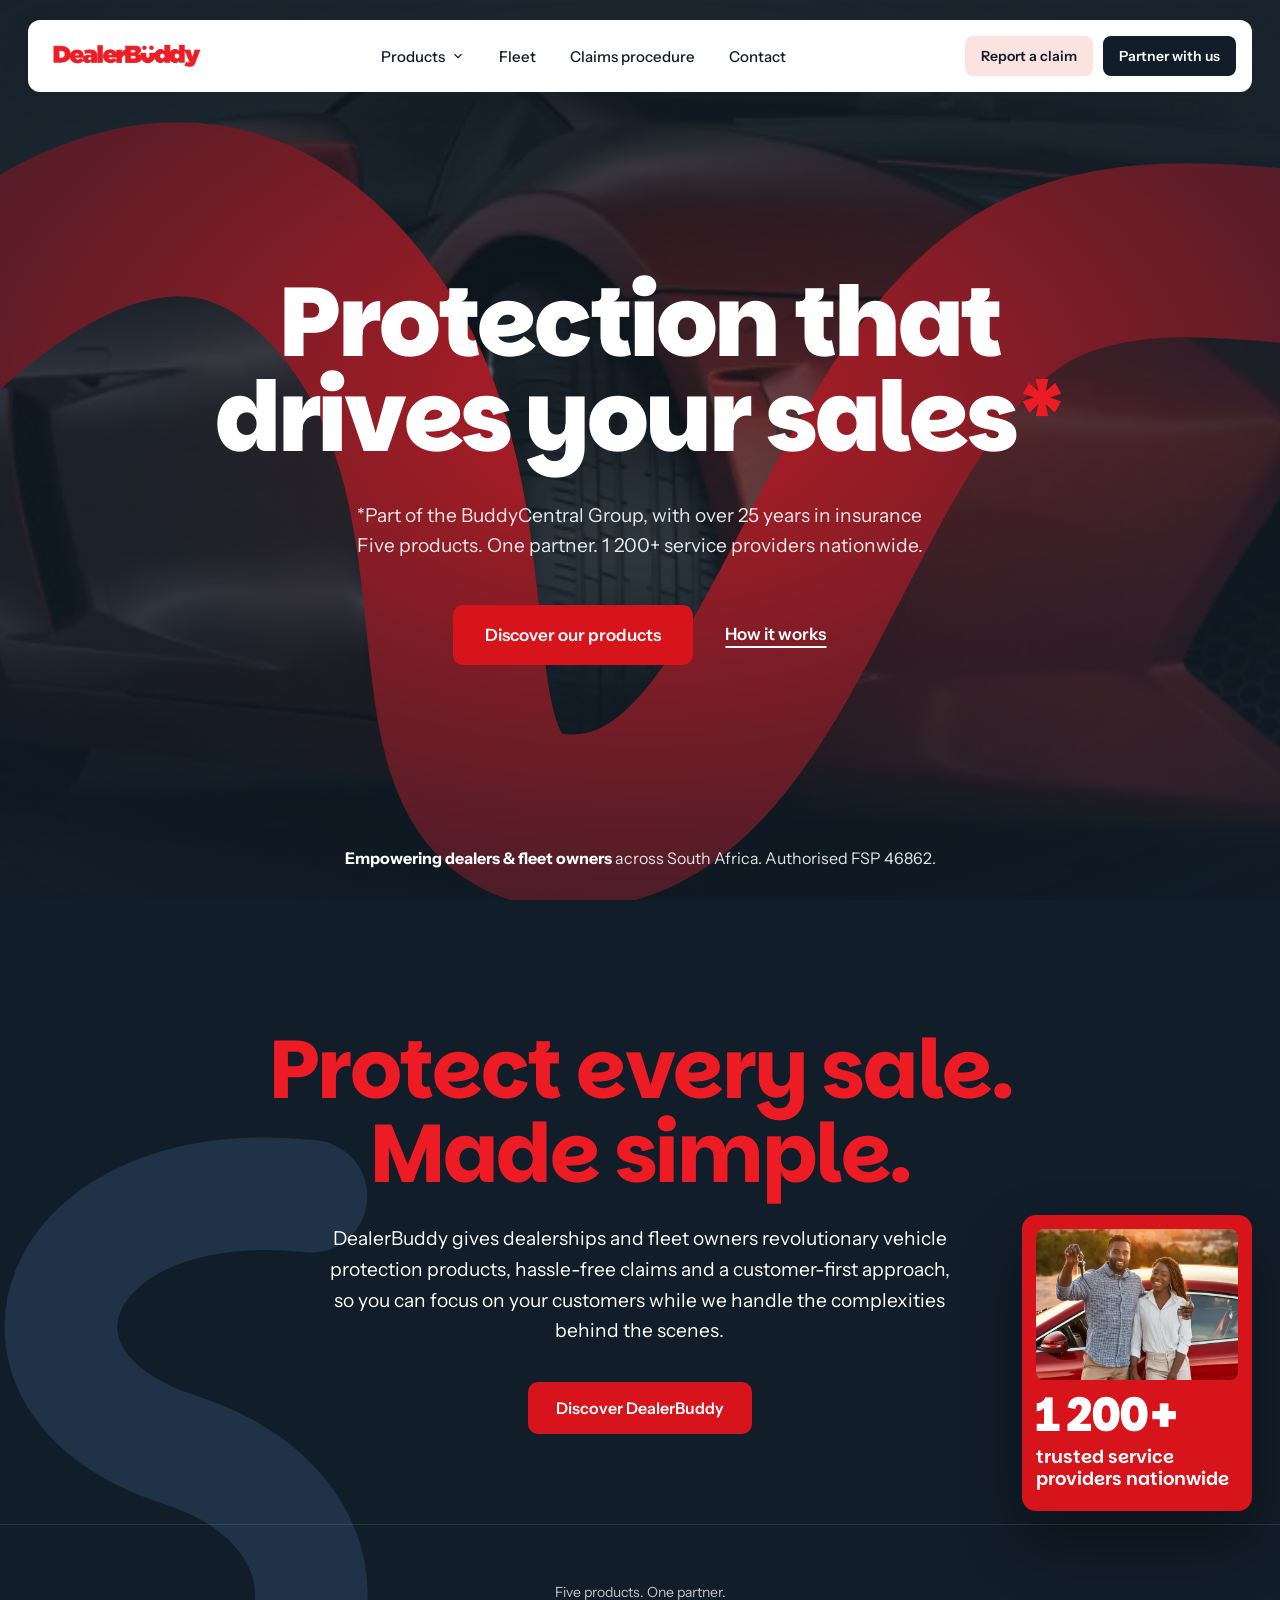
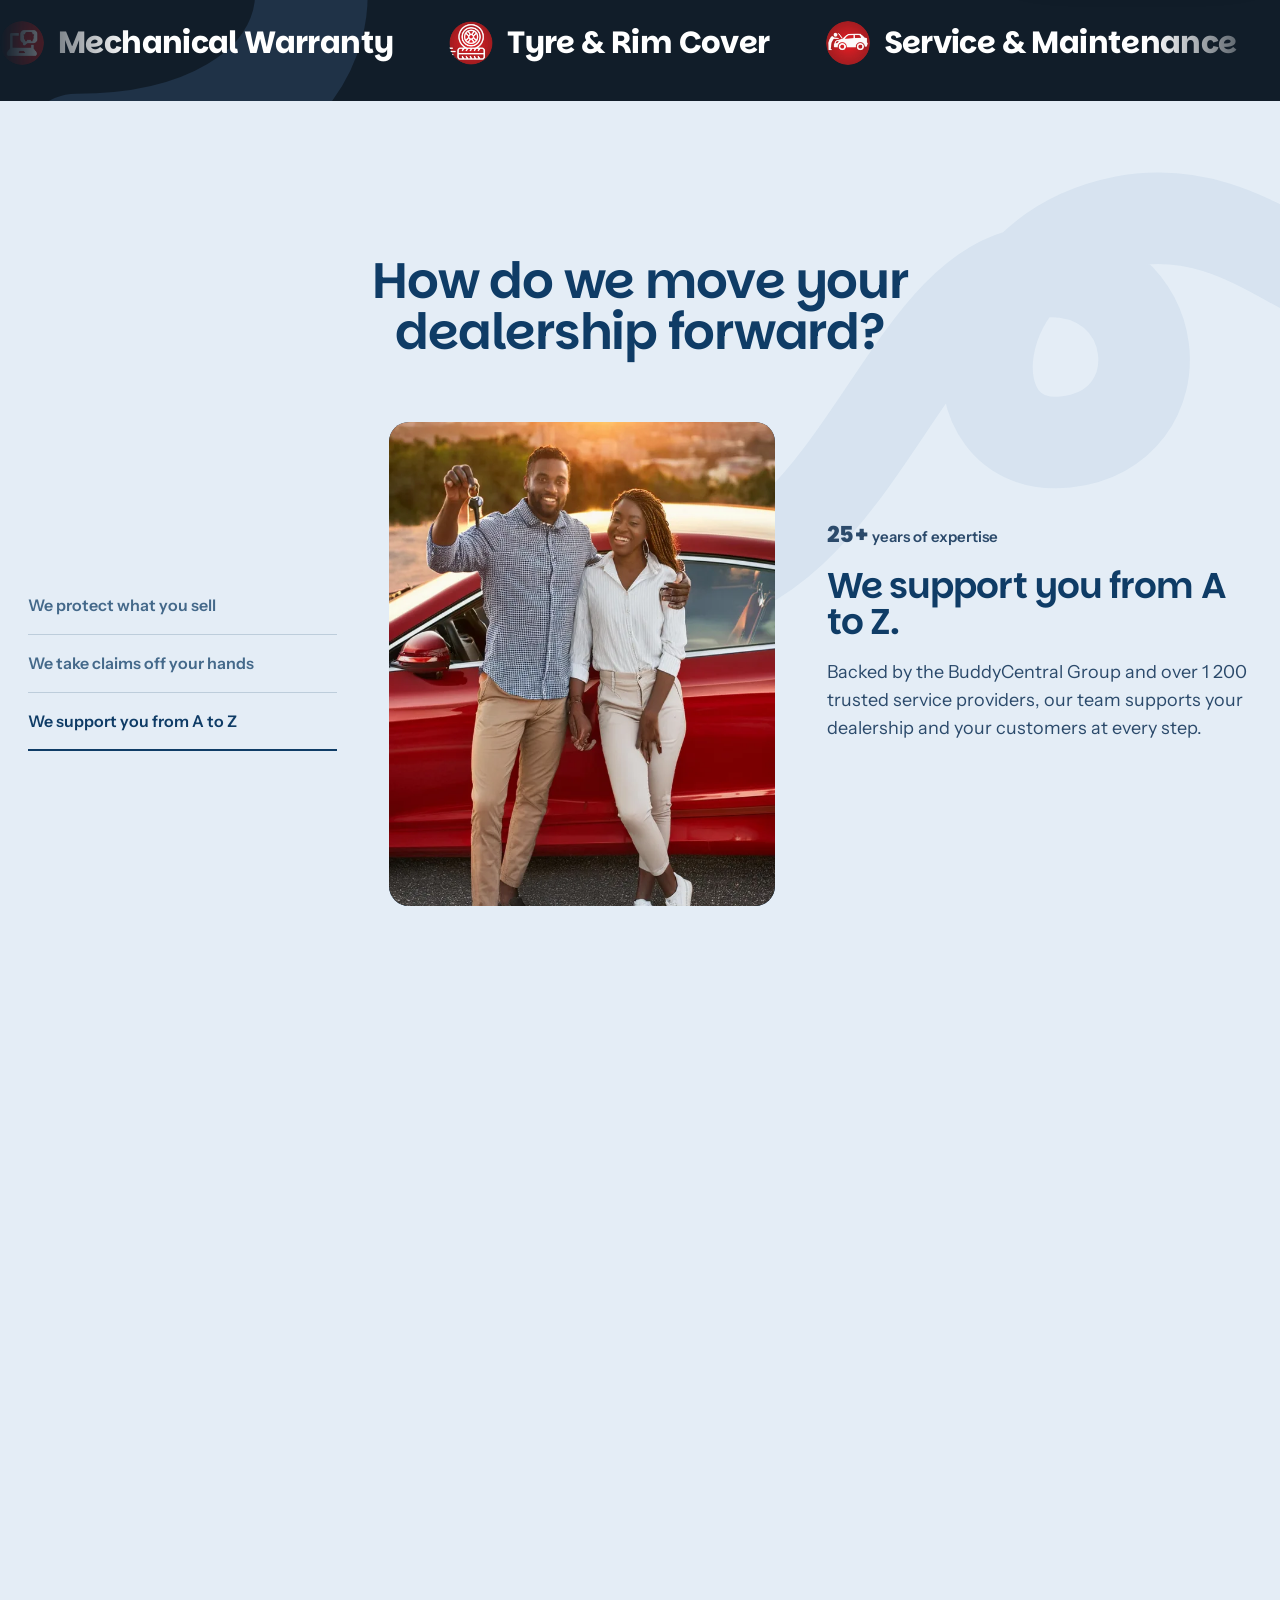
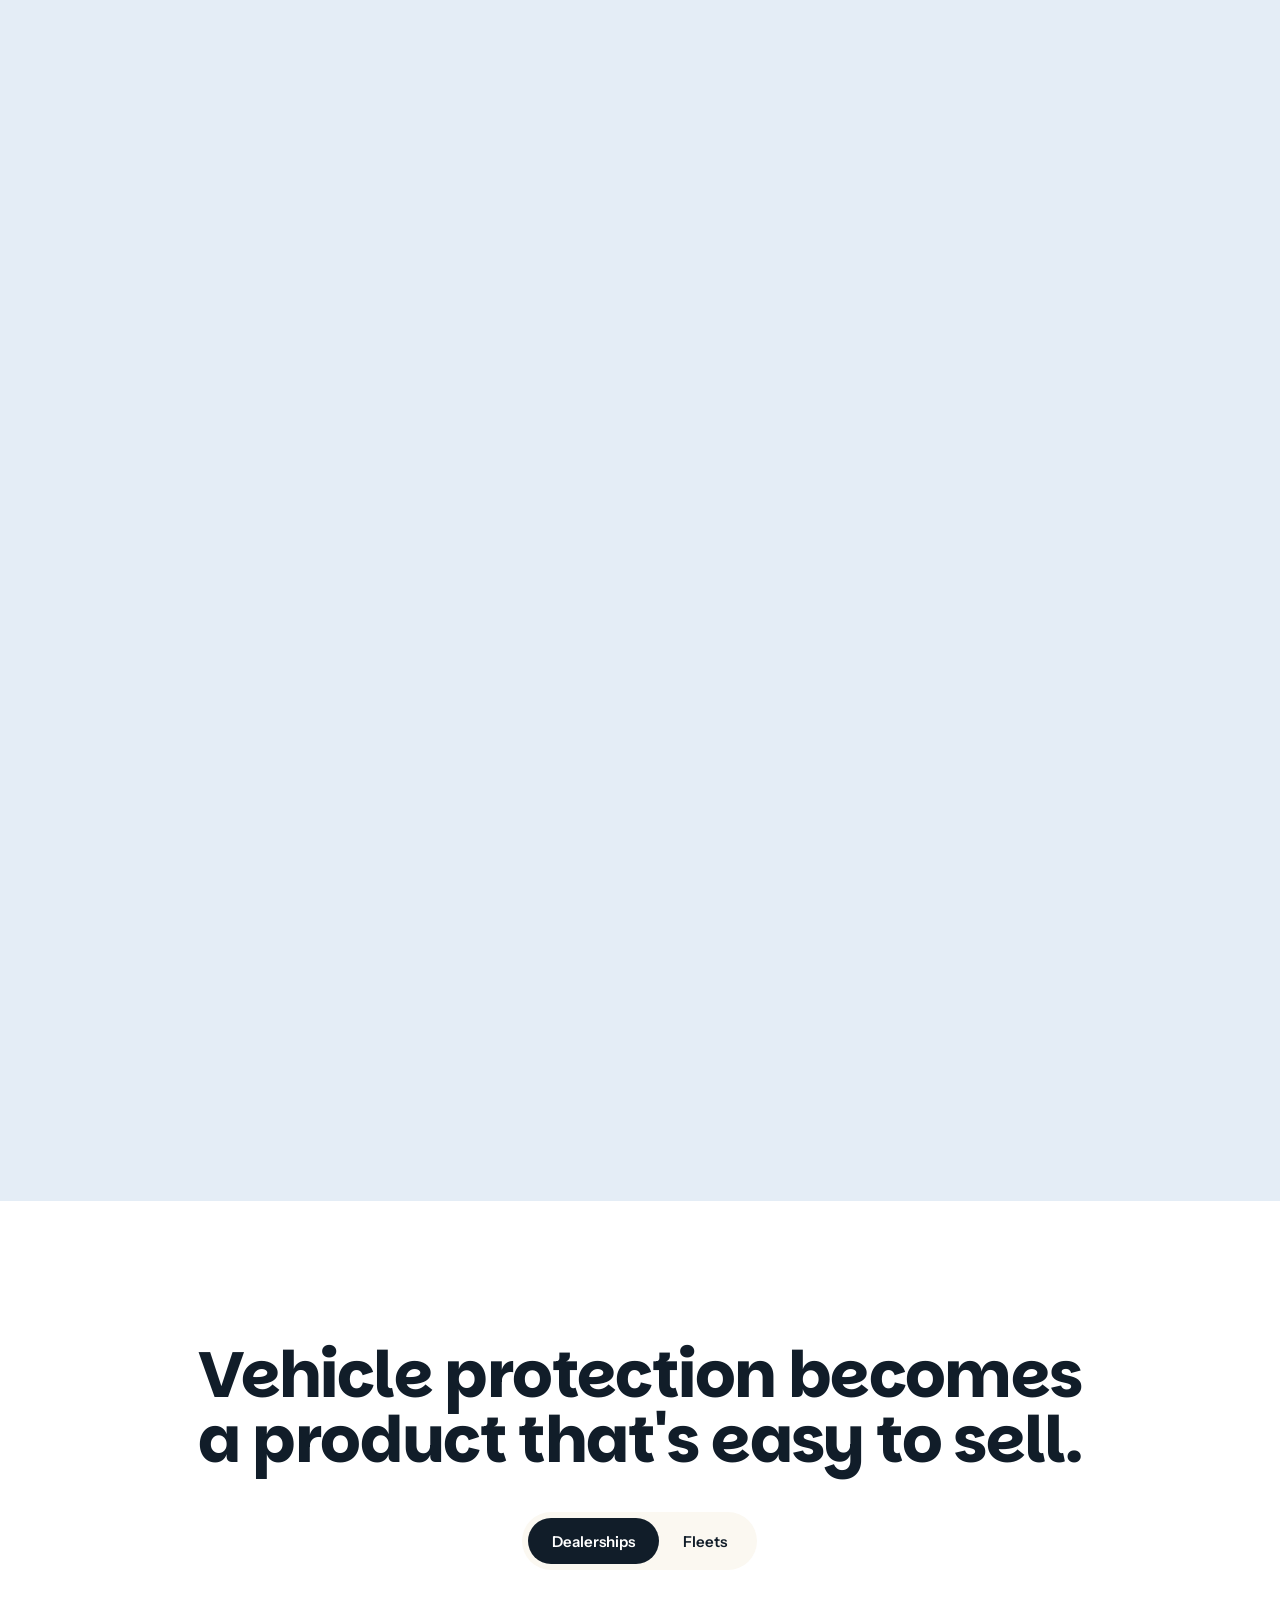
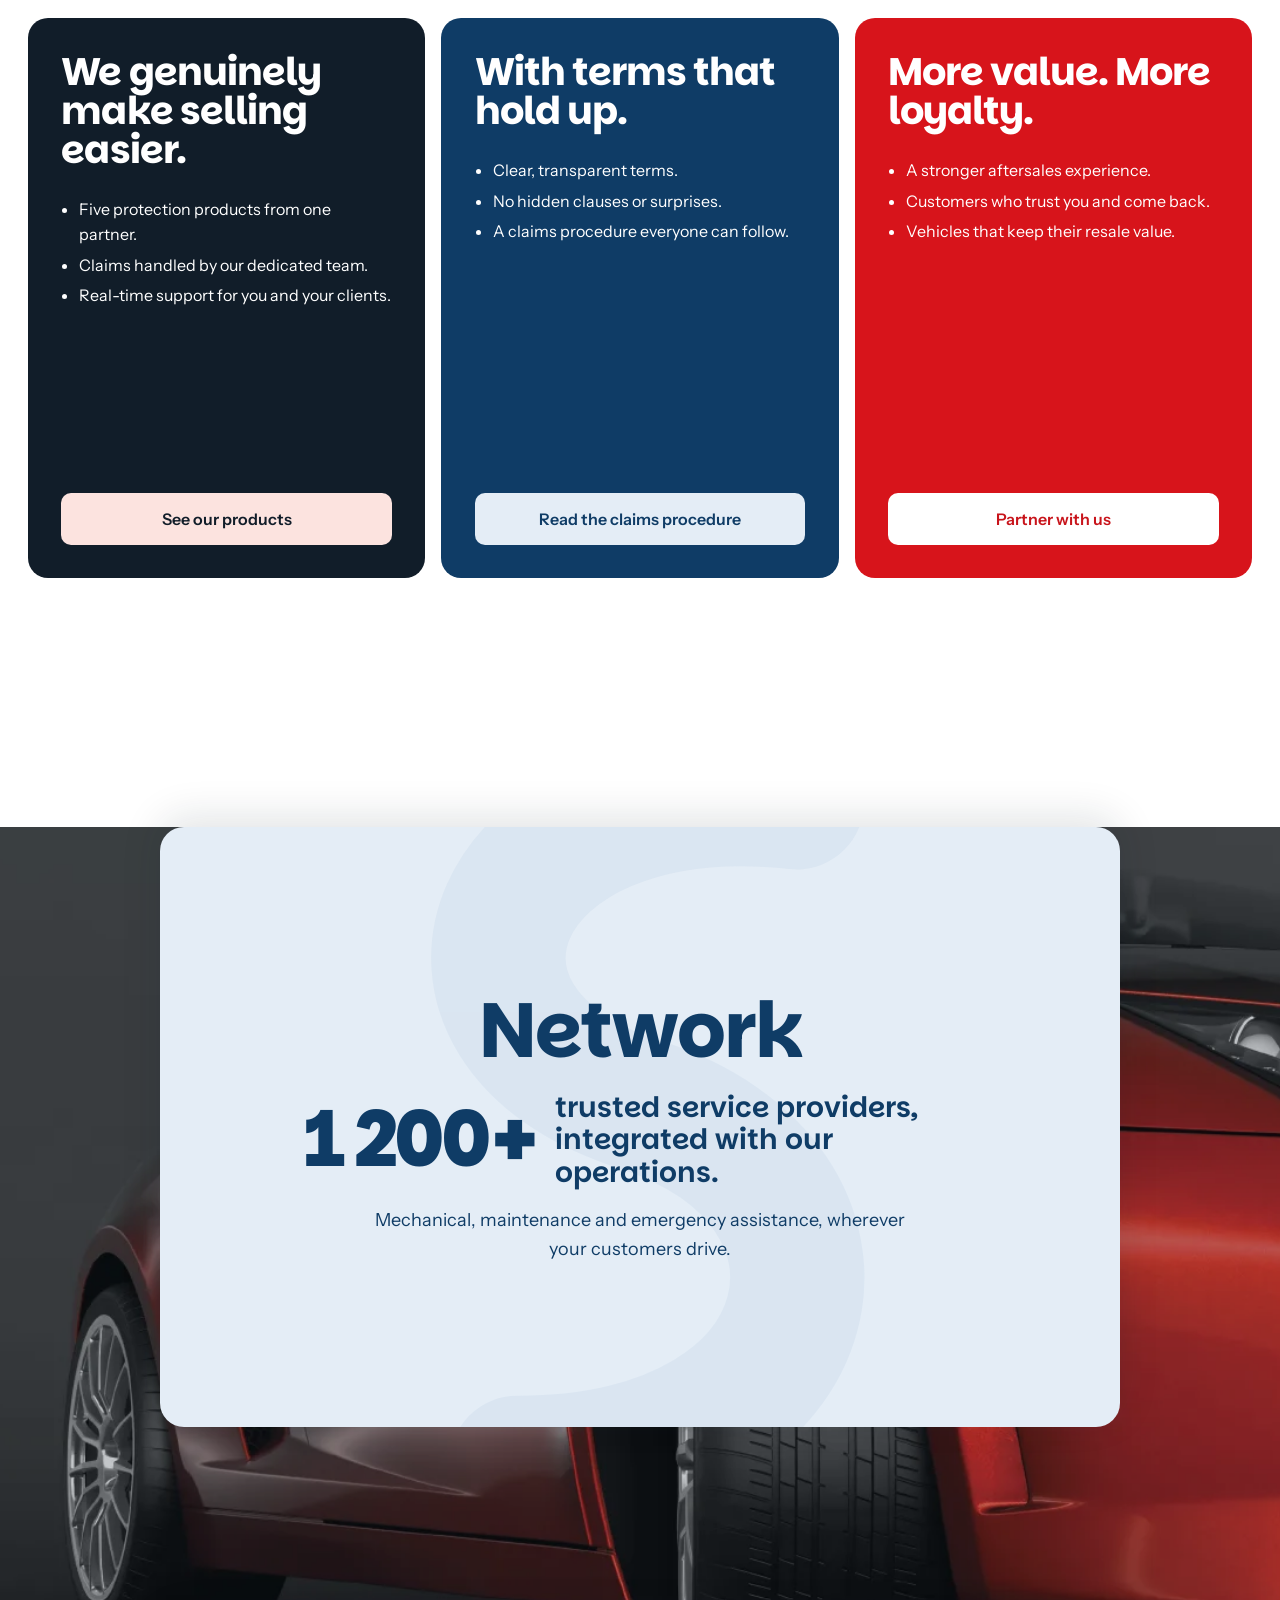
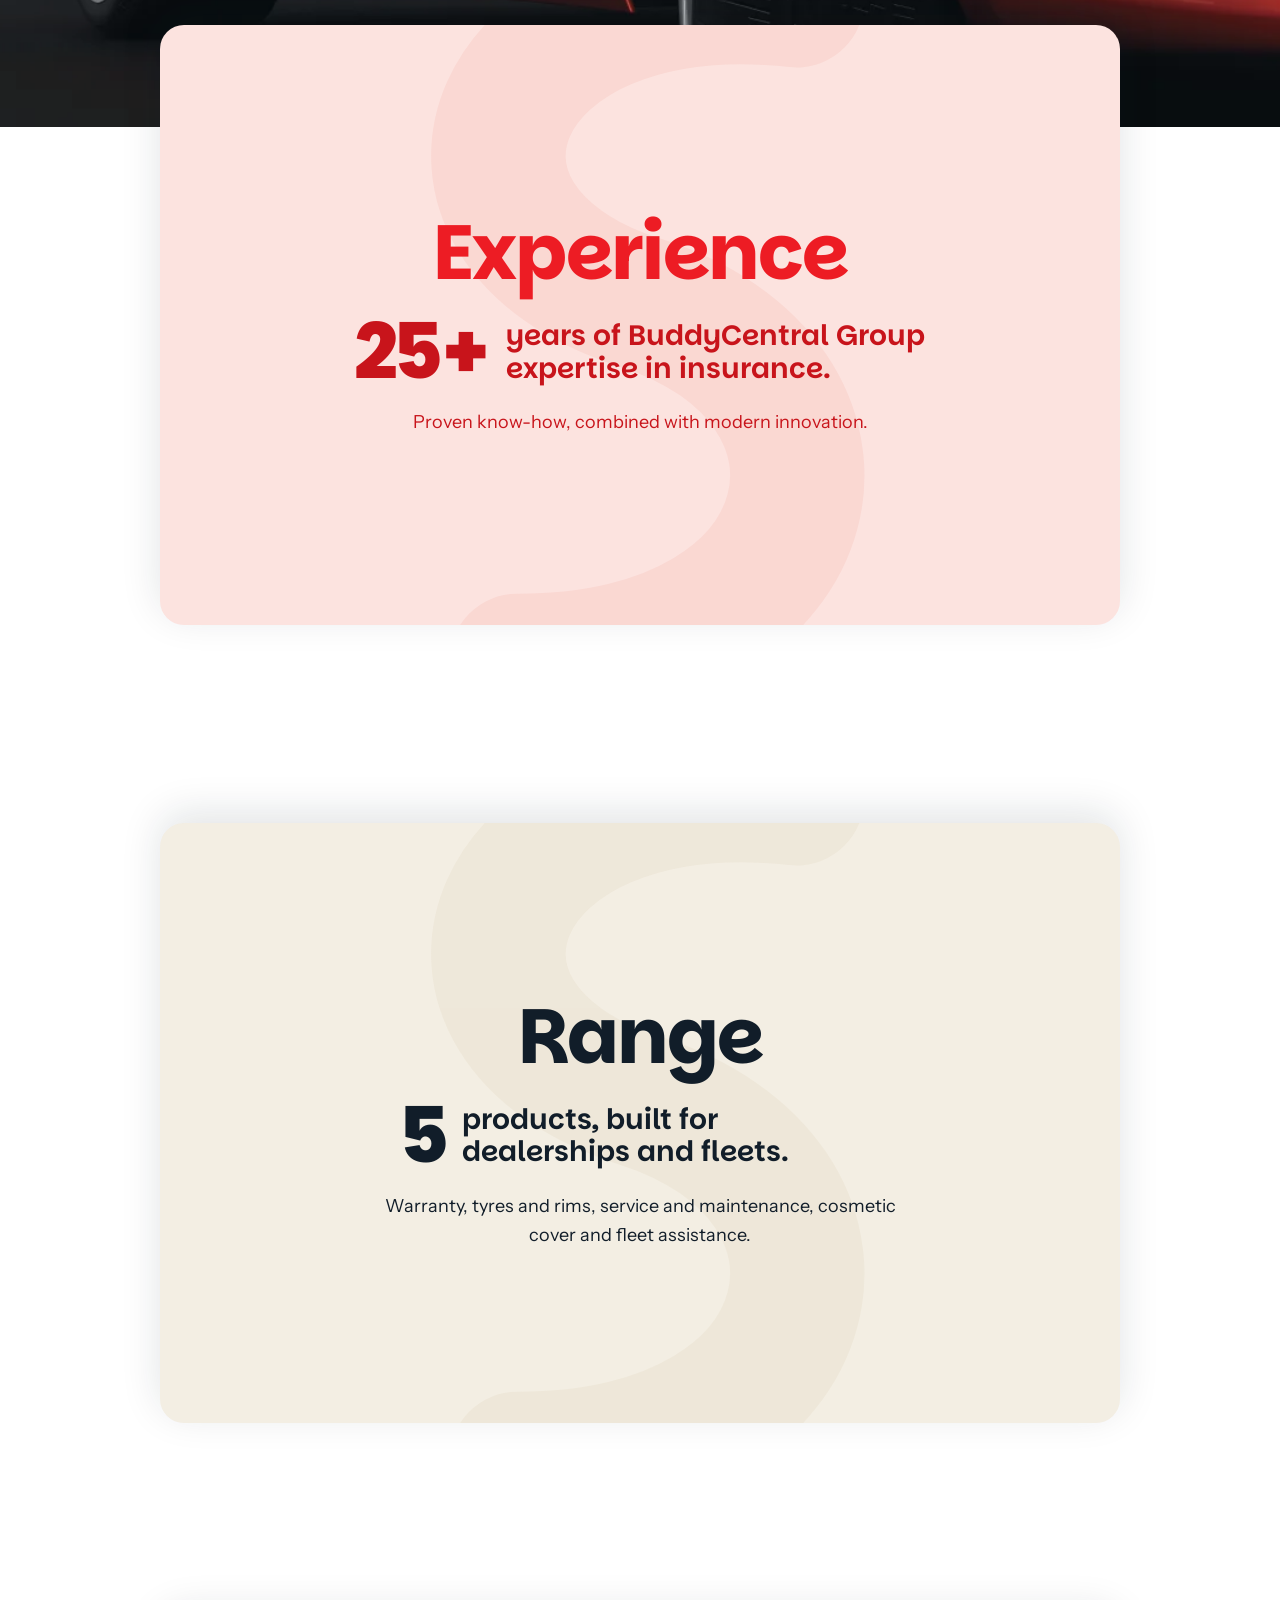
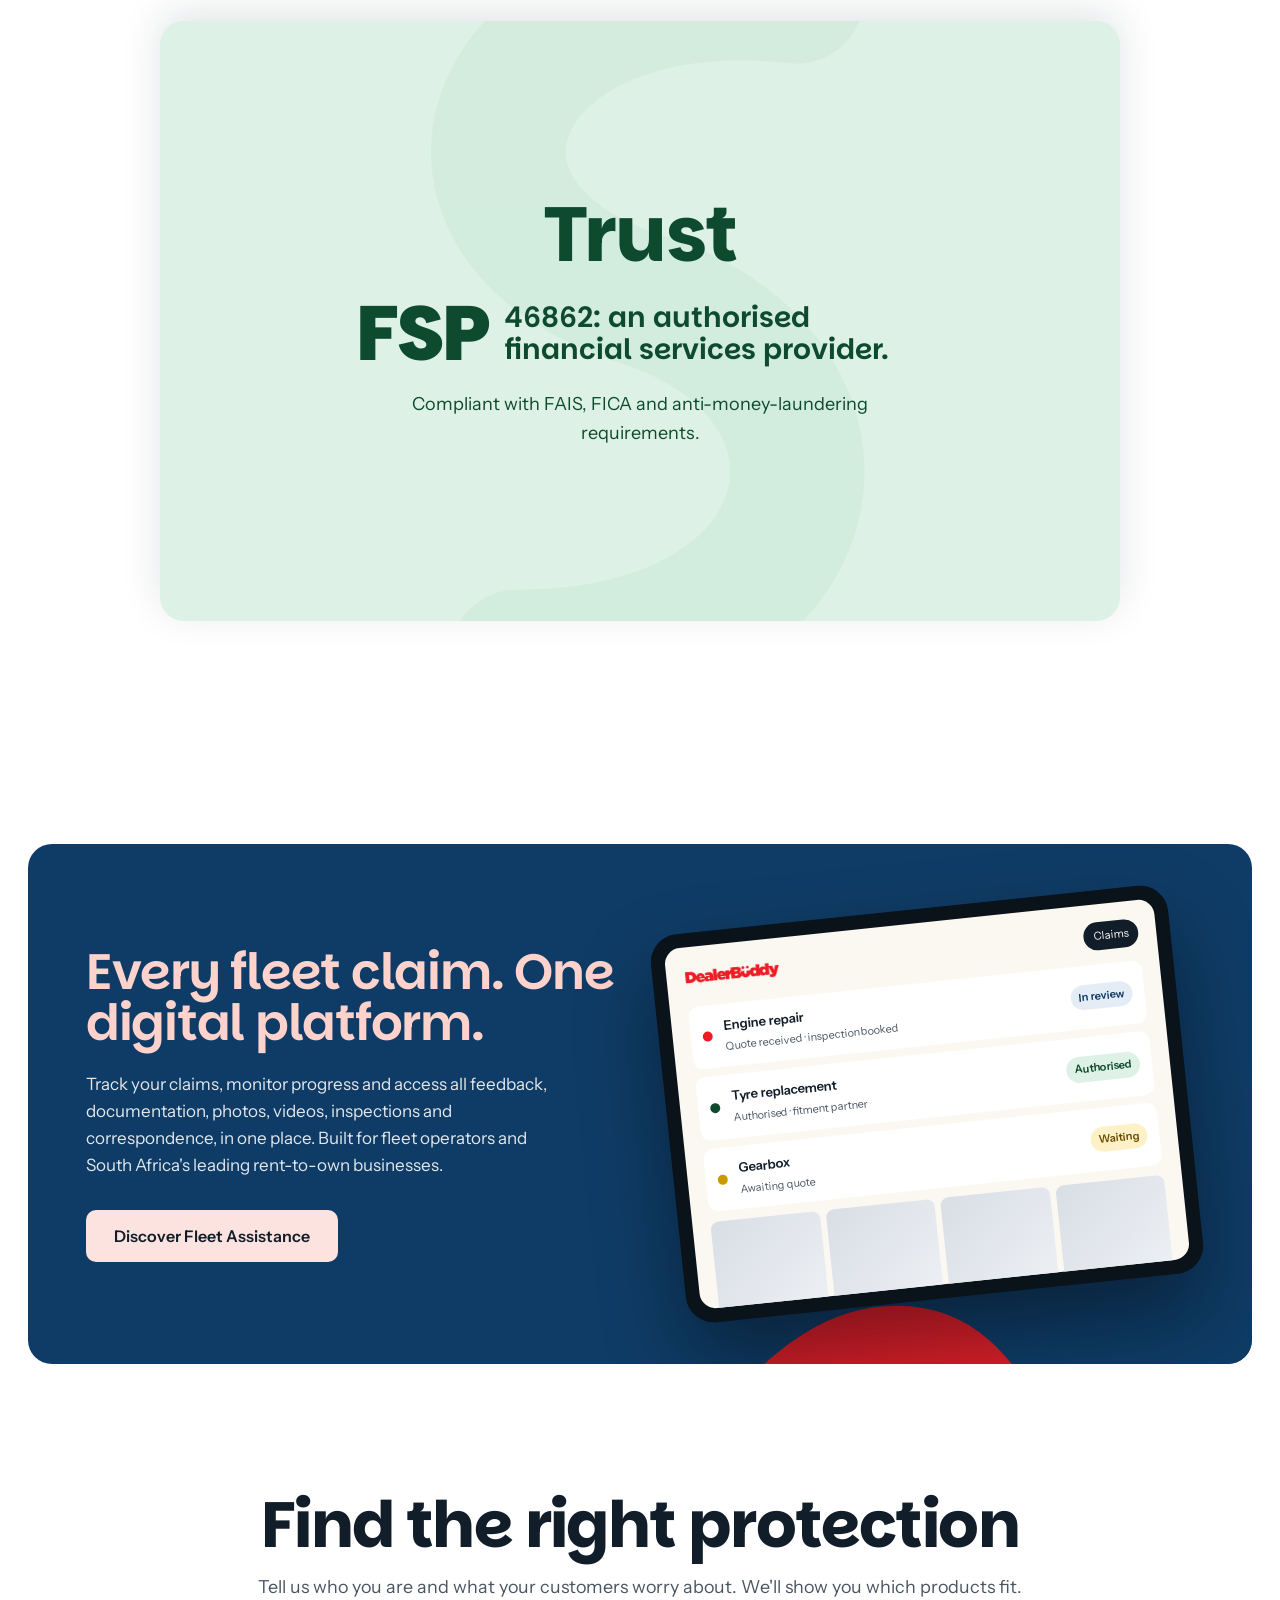
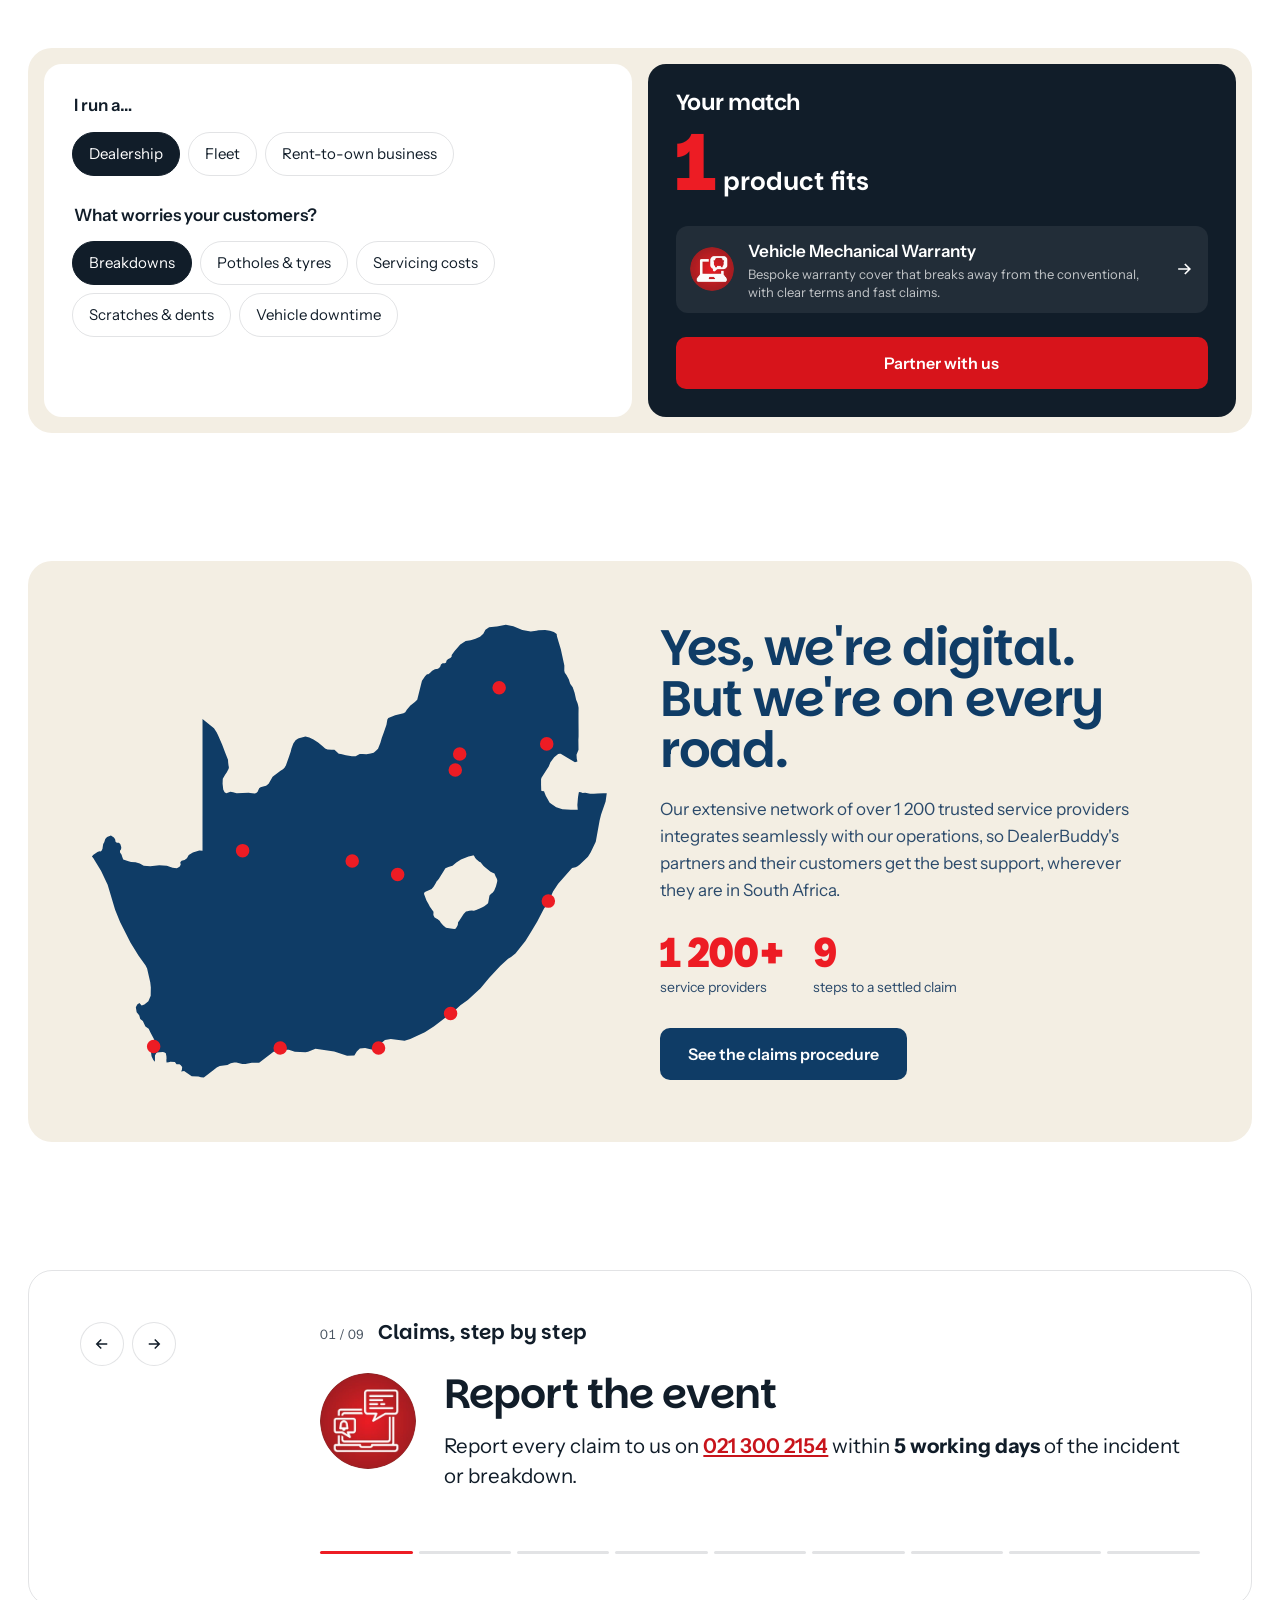
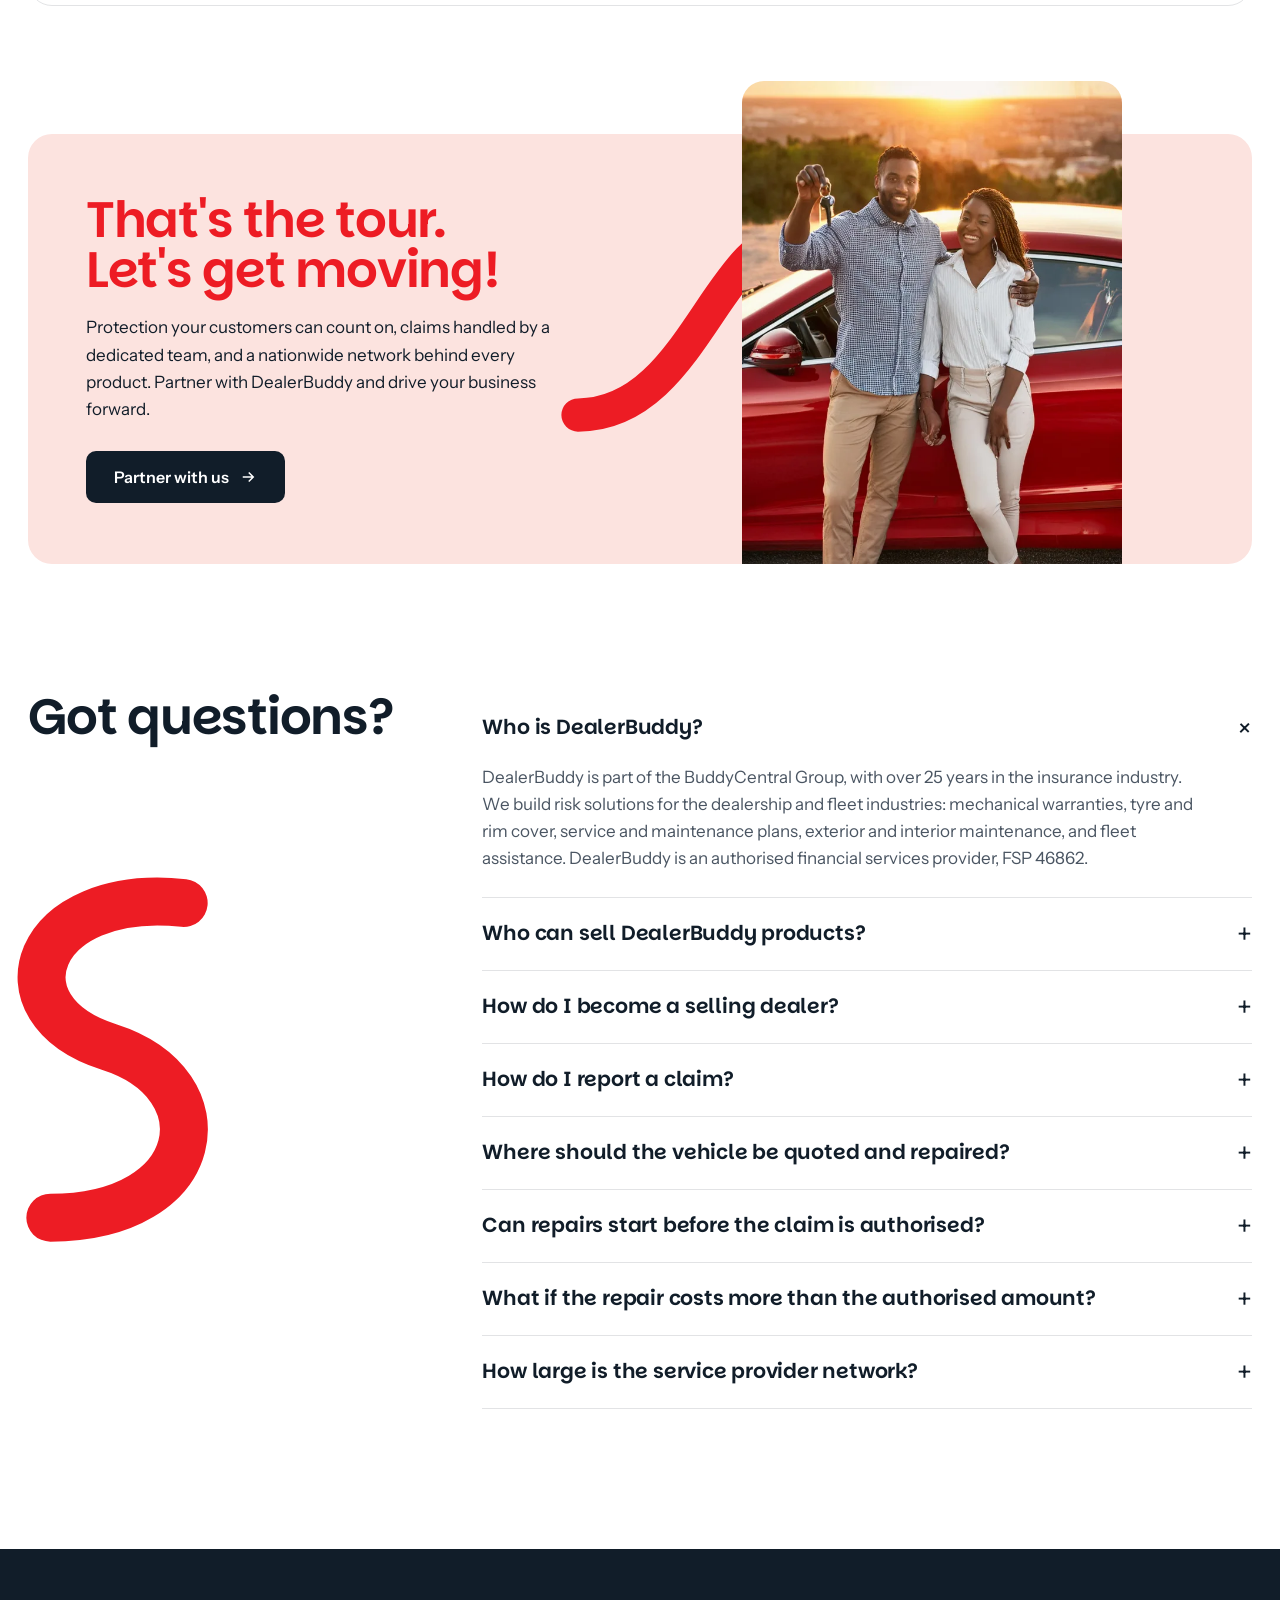
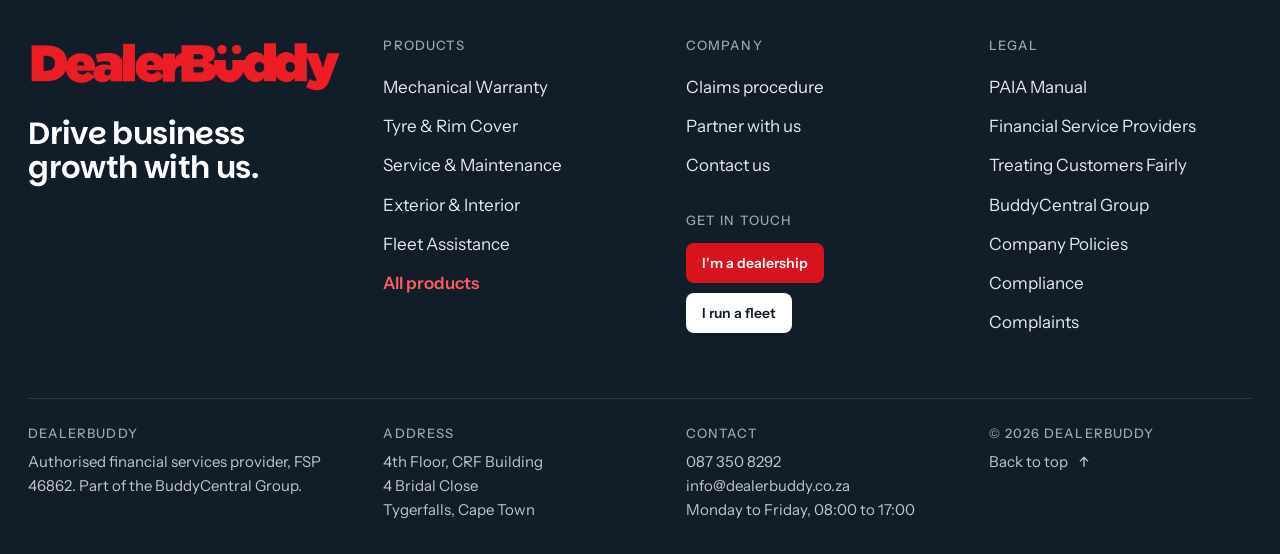
==== public/index.html @ a42a2feb "DealerBuddy website: 13 pages in public/, Netlify settings Co-Authored-By: Claude Opus 5.5 <noreply@" ====
<!doctype html>
<html lang="en-ZA">
<head>
<meta charset="utf-8">
<meta name="viewport" content="width=device-width, initial-scale=1, viewport-fit=cover">
<title>DealerBuddy · Vehicle protection for dealerships and fleets</title>
<meta name="description" content="DealerBuddy empowers dealers and fleet owners with mechanical warranties, tyre and rim cover, service and maintenance plans, exterior and interior maintenance and fleet assistance. Part of the BuddyCentral Group. FSP 46862.">
<meta name="theme-color" content="#111D29">
<meta property="og:title" content="DealerBuddy · Vehicle protection for dealerships and fleets">
<meta property="og:description" content="DealerBuddy empowers dealers and fleet owners with mechanical warranties, tyre and rim cover, service and maintenance plans, exterior and interior maintenance and fleet assistance. Part of the BuddyCentral Group. FSP 46862.">
<meta property="og:image" content="assets/img/hero-car.webp">
<link rel="icon" href="assets/img/favicon.png">
<link rel="apple-touch-icon" href="assets/img/apple-touch-icon.png">
<link rel="preconnect" href="https://fonts.googleapis.com">
<link rel="preconnect" href="https://fonts.gstatic.com" crossorigin>
<link rel="stylesheet" href="https://fonts.googleapis.com/css2?family=Instrument+Sans:wght@400;500;600;700&family=Parkinsans:wght@400;500;600;700;800&display=swap">
<link rel="stylesheet" href="site.css">
<script>/* hide what site.js reveals; show everything after 3s if it never runs */(function(d){d.classList.add('js');setTimeout(function(){if(!window.DB_OK)d.classList.remove('js')},3000)})(document.documentElement)</script>
</head>
<body data-page="index">
<a class="skip" href="#main">Skip to content</a>
<header class="hdr">
  <a href="index.html" class="logo" aria-label="DealerBuddy home"><img src="assets/img/logo.webp" alt="DealerBuddy" width="1707" height="306"></a>
  <nav class="nav" aria-label="Main">
    <ul>
      <li class="dd"><button type="button" aria-expanded="false" aria-controls="dd-products">Products <svg viewBox="0 0 24 24" fill="none" stroke="currentColor" stroke-width="2" aria-hidden="true"><path d="m6 9 6 6 6-6"/></svg></button>
        <div class="dd-panel" id="dd-products"><a href="mechanical-warranty.html"><img src="assets/icons/warranty.webp" alt="" width="36" height="36">Vehicle Mechanical Warranty</a><a href="tyre-and-rim-cover.html"><img src="assets/icons/tyre.webp" alt="" width="36" height="36">Tyre and Rim Cover</a><a href="service-maintenance-plans.html"><img src="assets/icons/service.webp" alt="" width="36" height="36">Service &amp; Maintenance Plans</a><a href="exterior-interior-maintenance.html"><img src="assets/icons/interior.webp" alt="" width="36" height="36">Exterior &amp; Interior Maintenance</a><a href="fleet.html"><img src="assets/icons/fleet.webp" alt="" width="36" height="36">Fleet Assistance</a><a href="products.html" class="all">All products</a></div></li>
      <li><a href="fleet.html">Fleet</a></li>
      <li><a href="claims.html">Claims procedure</a></li>
      <li><a href="contact.html">Contact</a></li>
    </ul>
  </nav>
  <div class="hdr-cta">
    <a class="btn btn-sm btn-blush hide-m" href="claims.html">Report a claim</a>
    <a class="btn btn-sm btn-ink" href="partner.html">Partner with us</a>
    <button class="menu-btn" id="menu-btn" type="button" aria-expanded="false" aria-controls="mnav"><svg viewBox="0 0 24 24" fill="none" stroke="currentColor" stroke-width="2" aria-hidden="true"><path d="M4 8h16M4 16h16"/></svg><span class="sr">Open menu</span></button>
  </div>
</header>
<div class="mnav" id="mnav">
  <ul>
    <li><a href="products.html">Products</a><ul class="sub"><li><a href="mechanical-warranty.html">Vehicle Mechanical Warranty</a></li><li><a href="tyre-and-rim-cover.html">Tyre and Rim Cover</a></li><li><a href="service-maintenance-plans.html">Service &amp; Maintenance Plans</a></li><li><a href="exterior-interior-maintenance.html">Exterior &amp; Interior Maintenance</a></li><li><a href="fleet.html">Fleet Assistance</a></li></ul></li>
    <li><a href="claims.html">Claims procedure</a></li>
    <li><a href="partner.html">Partner with us</a></li>
    <li><a href="contact.html">Contact</a></li>
    <li><a href="legal.html">Legal &amp; compliance</a></li>
  </ul>
  <div class="btns"><a class="btn btn-red" href="tel:+27213002154">Report a claim: 021 300 2154</a><a class="btn btn-light" href="tel:+27873508292">Call 087 350 8292</a></div>
</div>
<main id="main">

<section class="hero" aria-labelledby="hero-title">
  <div class="hero-bg"><picture><source media="(max-width:760px)" srcset="assets/img/hero-car-960.webp"><img src="assets/img/hero-car.webp" alt="" width="1929" height="768" fetchpriority="high"></picture></div>
  <svg class="ribbon draw " viewBox="0 0 1440 900" preserveAspectRatio="xMidYMid slice" aria-hidden="true"><path d="M-120 840 C 120 380, 380 120, 560 300 C 740 480, 600 780, 780 770 C 960 760, 1000 380, 1180 300 C 1320 240, 1460 330, 1580 250" stroke="#ED1C24" stroke-width="150" pathLength="1"/></svg>
  <div class="hero-in">
    <h1 id="hero-title" class="d-xxl"><span>Protection that</span><span>drives your sales<span class="ast">*</span></span></h1>
    <p class="note">*Part of the BuddyCentral Group, with over 25 years in insurance<br>Five products. One partner. 1 200+ service providers nationwide.</p>
    <div class="actions"><a class="btn btn-red" href="products.html">Discover our products</a><a class="link-u" href="#how">How it works</a></div>
  </div>
  <p class="trust"><b>Empowering dealers &amp; fleet owners</b> across South Africa. Authorised FSP 46862.</p>
</section>

<section class="intro" aria-labelledby="intro-title">
  <svg class="ribbon draw " viewBox="0 0 600 700" preserveAspectRatio="xMidYMid slice" aria-hidden="true"><path d="M440 60 C 160 30, 80 260, 300 330 C 520 400, 480 650, 190 650" stroke="#1F3247" stroke-width="120" pathLength="1"/></svg>
  <div class="wrap intro-in">
    <div class="intro-copy">
      <h2 id="intro-title" class="d-xl" data-r>Protect every sale.<br>Made simple.</h2>
      <p data-r>DealerBuddy gives dealerships and fleet owners revolutionary vehicle protection products, hassle-free claims and a customer-first approach, so you can focus on your customers while we handle the complexities behind the scenes.</p>
      <a class="btn btn-red" href="products.html" data-r>Discover DealerBuddy</a>
    </div>
    <div class="tilt" data-r="scale">
      <img src="assets/img/home-image.webp" alt="A couple holding up the keys to their new car" width="646" height="950" loading="lazy">
      <b>1 200+</b><span>trusted service providers nationwide</span>
    </div>
  </div>
  <div class="marquee" aria-label="Our products">
    <p>Five products. One partner.</p>
    <div class="mq"><div class="mq-track"><span class="mq-item"><img src="assets/icons/warranty.webp" alt="" width="44" height="44">Mechanical Warranty</span><span class="mq-item"><img src="assets/icons/tyre.webp" alt="" width="44" height="44">Tyre &amp; Rim Cover</span><span class="mq-item"><img src="assets/icons/service.webp" alt="" width="44" height="44">Service &amp; Maintenance</span><span class="mq-item"><img src="assets/icons/interior.webp" alt="" width="44" height="44">Exterior &amp; Interior</span><span class="mq-item"><img src="assets/icons/fleet.webp" alt="" width="44" height="44">Fleet Assistance</span><span class="mq-item">1 200+ service providers</span><span class="mq-item">FSP 46862</span></div><div class="mq-track" aria-hidden="true"><span class="mq-item"><img src="assets/icons/warranty.webp" alt="" width="44" height="44">Mechanical Warranty</span><span class="mq-item"><img src="assets/icons/tyre.webp" alt="" width="44" height="44">Tyre &amp; Rim Cover</span><span class="mq-item"><img src="assets/icons/service.webp" alt="" width="44" height="44">Service &amp; Maintenance</span><span class="mq-item"><img src="assets/icons/interior.webp" alt="" width="44" height="44">Exterior &amp; Interior</span><span class="mq-item"><img src="assets/icons/fleet.webp" alt="" width="44" height="44">Fleet Assistance</span><span class="mq-item">1 200+ service providers</span><span class="mq-item">FSP 46862</span></div></div>
  </div>
</section>

<section class="how" id="how" aria-labelledby="how-title">
  <div class="how-track">
    <div class="trigs" aria-hidden="true"><div class="trig"></div><div class="trig"></div><div class="trig"></div></div>
    <div class="how-pin">
      <svg class="ribbon " viewBox="0 0 800 600" preserveAspectRatio="xMidYMid slice" aria-hidden="true"><path d="M-40 520 C 200 520, 250 150, 420 140 C 570 130, 590 330, 450 345 C 310 360, 320 120, 520 80 C 680 50, 760 200, 860 160" stroke="#C9D9EA" stroke-width="110" pathLength="1"/></svg>
      <div class="wrap">
        <h2 id="how-title" class="d-m">How do we move your dealership forward?</h2>
        <div class="how-grid">
          <ul class="how-tabs" role="tablist" aria-label="How we help">
            <li role="presentation"><button type="button" role="tab" id="how-t1" aria-controls="how-1">We protect what you sell</button></li>
            <li role="presentation"><button type="button" role="tab" id="how-t2" aria-controls="how-2">We take claims off your hands</button></li>
            <li role="presentation"><button type="button" role="tab" id="how-t3" aria-controls="how-3">We support you from A to Z</button></li>
          </ul>
          <div class="how-media" aria-hidden="true">
            <figure class="icon-fig"><img src="assets/icons/warranty.webp" alt="" width="320" height="320"></figure>
            <figure class="icon-fig" style="background:var(--ink)"><img src="assets/icons/claim-4.webp" alt="" width="240" height="240"></figure>
            <figure><img src="assets/img/home-image.webp" alt="" width="646" height="950" loading="lazy"></figure>
          </div>
          <div class="how-copy">
            <div class="panel" id="how-1" role="tabpanel" aria-labelledby="how-t1"><p class="stat"><b>5</b> products</p><h3>We protect what you sell.</h3><p>Mechanical warranty, tyre and rim cover, service and maintenance plans, exterior and interior maintenance, and fleet assistance: protection your customers value, from one partner.</p></div>
            <div class="panel" id="how-2" role="tabpanel" aria-labelledby="how-t2"><p class="stat"><b>1</b> dedicated claims centre</p><h3>We take claims off your hands.</h3><p>Report a claim, have the vehicle quoted, and our claims team validates the quote and authorises the repair. Clear rules, fast decisions and no admin burden for your team.</p></div>
            <div class="panel" id="how-3" role="tabpanel" aria-labelledby="how-t3"><p class="stat"><b>25+</b> years of expertise</p><h3>We support you from A to Z.</h3><p>Backed by the BuddyCentral Group and over 1 200 trusted service providers, our team supports your dealership and your customers at every step.</p></div>
          </div>
        </div>
      </div>
    </div>
  </div>
</section>

<section class="benefit" aria-labelledby="ben-title">
  <div class="wrap">
    <h2 id="ben-title" class="d-l" data-r>Vehicle protection becomes a product that's easy to sell.</h2>
    <div class="seg" data-seg role="group" aria-label="Show benefits for"><button type="button" data-for="dealer" aria-pressed="true">Dealerships</button><button type="button" data-for="fleet" aria-pressed="false">Fleets</button></div>
    <div class="cards3" data-pane="dealer">
      <article class="c3 k-ink" data-r><h3>We genuinely make selling easier.</h3><ul><li>Five protection products from one partner.</li><li>Claims handled by our dedicated team.</li><li>Real-time support for you and your clients.</li></ul><a class="btn" href="products.html">See our products</a></article>
      <article class="c3 k-blue" data-r><h3>With terms that hold up.</h3><ul><li>Clear, transparent terms.</li><li>No hidden clauses or surprises.</li><li>A claims procedure everyone can follow.</li></ul><a class="btn" href="claims.html">Read the claims procedure</a></article>
      <article class="c3 k-red" data-r><h3>More value. More loyalty.</h3><ul><li>A stronger aftersales experience.</li><li>Customers who trust you and come back.</li><li>Vehicles that keep their resale value.</li></ul><a class="btn" href="partner.html">Partner with us</a></article>
    </div>
    <div class="cards3" data-pane="fleet" hidden>
      <article class="c3 k-ink" data-r><h3>Less downtime. More uptime.</h3><ul><li>Fast-tracked repairs after a claim.</li><li>1 200+ service providers nationwide.</li><li>Mechanical, maintenance and emergency help.</li></ul><a class="btn" href="fleet.html">Discover Fleet Assistance</a></article>
      <article class="c3 k-blue" data-r><h3>Costs you can control.</h3><ul><li>Expert claims assessments.</li><li>No inflated quotes or excessive pricing.</li><li>Proactive risk prevention.</li></ul><a class="btn" href="fleet.html">See how it saves</a></article>
      <article class="c3 k-red" data-r><h3>Every claim, in one place.</h3><ul><li>Track claims and progress online.</li><li>Photos, videos and inspections.</li><li>All correspondence, together.</li></ul><a class="btn" href="contact.html">Talk to our team</a></article>
    </div>
  </div>
</section>

<section class="stack" aria-label="Why DealerBuddy">
  <div class="stack-bg" aria-hidden="true"><img src="assets/img/hero-car.webp" alt="" width="1929" height="768" loading="lazy"></div>
  <div class="stack-cards">
    <article class="sc k1" style="--i:0"><svg class="ribbon " viewBox="0 0 600 700" preserveAspectRatio="xMidYMid slice" aria-hidden="true"><path d="M440 60 C 160 30, 80 260, 300 330 C 520 400, 480 650, 190 650" stroke="#C9D9EA" stroke-width="120" pathLength="1"/></svg><h3>Network</h3><div class="big"><b>1 200+</b><span>trusted service providers, integrated with our operations.</span></div><p>Mechanical, maintenance and emergency assistance, wherever your customers drive.</p></article>
    <article class="sc k2" style="--i:1"><svg class="ribbon " viewBox="0 0 600 700" preserveAspectRatio="xMidYMid slice" aria-hidden="true"><path d="M440 60 C 160 30, 80 260, 300 330 C 520 400, 480 650, 190 650" stroke="#F7C4BC" stroke-width="120" pathLength="1"/></svg><h3>Experience</h3><div class="big"><b>25+</b><span>years of BuddyCentral Group expertise in insurance.</span></div><p>Proven know-how, combined with modern innovation.</p></article>
    <article class="sc k3" style="--i:2"><svg class="ribbon " viewBox="0 0 600 700" preserveAspectRatio="xMidYMid slice" aria-hidden="true"><path d="M440 60 C 160 30, 80 260, 300 330 C 520 400, 480 650, 190 650" stroke="#E6DCC8" stroke-width="120" pathLength="1"/></svg><h3>Range</h3><div class="big"><b>5</b><span>products, built for dealerships and fleets.</span></div><p>Warranty, tyres and rims, service and maintenance, cosmetic cover and fleet assistance.</p></article>
    <article class="sc k4" style="--i:3"><svg class="ribbon " viewBox="0 0 600 700" preserveAspectRatio="xMidYMid slice" aria-hidden="true"><path d="M440 60 C 160 30, 80 260, 300 330 C 520 400, 480 650, 190 650" stroke="#BFE3CF" stroke-width="120" pathLength="1"/></svg><h3>Trust</h3><div class="big"><b>FSP</b><span>46862: an authorised financial services provider.</span></div><p>Compliant with FAIS, FICA and anti-money-laundering requirements.</p></article>
  </div>
</section>

<section class="feature" aria-labelledby="fp-title">
  <div class="wrap">
    <div class="fp" data-r>
      <svg class="ribbon draw " viewBox="0 0 1200 500" preserveAspectRatio="xMidYMid slice" aria-hidden="true"><path d="M-60 380 C 160 380, 220 120, 420 120 C 620 120, 600 400, 800 400 C 1000 400, 1040 160, 1260 140" stroke="#ED1C24" stroke-width="110" pathLength="1"/></svg>
      <div>
        <h2 id="fp-title" class="d-m">Every fleet claim. One digital platform.</h2>
        <p>Track your claims, monitor progress and access all feedback, documentation, photos, videos, inspections and correspondence, in one place. Built for fleet operators and South Africa's leading rent-to-own businesses.</p>
        <a class="btn btn-blush" href="fleet.html">Discover Fleet Assistance</a>
      </div>
      <div class="tablet" aria-hidden="true">
        <div class="screen">
          <div class="bar"><img src="assets/img/logo.webp" alt="" width="1707" height="306"><span>Claims</span></div>
          <div class="claim-row"><i></i><span><b>Engine repair</b><small>Quote received &middot; inspection booked</small></span><em class="st-rev">In review</em></div>
          <div class="claim-row"><i style="background:#0D4A2E"></i><span><b>Tyre replacement</b><small>Authorised &middot; fitment partner</small></span><em class="st-ok">Authorised</em></div>
          <div class="claim-row"><i style="background:#C99A00"></i><span><b>Gearbox</b><small>Awaiting quote</small></span><em class="st-wait">Waiting</em></div>
          <div class="thumbs"><span></span><span></span><span></span><span></span></div>
        </div>
      </div>
    </div>
  </div>
</section>

<section class="finder" aria-labelledby="fd-title">
  <div class="wrap">
    <h2 id="fd-title" class="d-l center" data-r>Find the right protection</h2>
    <p class="sub center lede" data-r>Tell us who you are and what your customers worry about. We'll show you which products fit.</p>
    <form class="fd" id="finder" data-r onsubmit="return false">
      <div class="fd-q">
        <fieldset><legend>I run a&hellip;</legend><div class="chips">
          <label><input type="radio" name="who" value="dealer" checked><span>Dealership</span></label>
          <label><input type="radio" name="who" value="fleet"><span>Fleet</span></label>
          <label><input type="radio" name="who" value="fleet"><span>Rent-to-own business</span></label></div></fieldset>
        <fieldset><legend>What worries your customers?</legend><div class="chips">
          <label><input type="checkbox" name="worry" value="mechanical-warranty" checked><span>Breakdowns</span></label>
          <label><input type="checkbox" name="worry" value="tyre-and-rim-cover"><span>Potholes &amp; tyres</span></label>
          <label><input type="checkbox" name="worry" value="service-maintenance-plans"><span>Servicing costs</span></label>
          <label><input type="checkbox" name="worry" value="exterior-interior-maintenance"><span>Scratches &amp; dents</span></label>
          <label><input type="checkbox" name="worry" value="fleet"><span>Vehicle downtime</span></label></div></fieldset>
      </div>
      <div class="fd-r" aria-live="polite">
        <h3>Your match</h3>
        <p class="count" id="fd-count">1<small>product fits</small></p>
        <ul class="fd-list" id="fd-list"></ul>
        <a class="btn btn-red" href="partner.html">Partner with us</a>
      </div>
    </form>
  </div>
</section>
<script>window.DB_PRODUCTS = {"mechanical-warranty": {"name": "Vehicle Mechanical Warranty", "card": "Bespoke warranty cover that breaks away from the conventional, with clear terms and fast claims.", "href": "mechanical-warranty.html", "icon": "assets/icons/warranty.webp"}, "tyre-and-rim-cover": {"name": "Tyre and Rim Cover", "card": "Protection against potholes, rough terrain and hidden road hazards, with a nationwide fitment network.", "href": "tyre-and-rim-cover.html", "icon": "assets/icons/tyre.webp"}, "service-maintenance-plans": {"name": "Service & Maintenance Plans", "card": "Flexible plans that keep vehicles running at their best and protect your client's investment.", "href": "service-maintenance-plans.html", "icon": "assets/icons/service.webp"}, "exterior-interior-maintenance": {"name": "Exterior & Interior Maintenance", "card": "Cosmetic cover tied to the value of the repair, not the method, to protect against everyday wear.", "href": "exterior-interior-maintenance.html", "icon": "assets/icons/interior.webp"}, "fleet": {"name": "Fleet Assistance", "card": "Risk management for fleets and rent-to-own businesses, with a digital platform to track every claim.", "href": "fleet.html", "icon": "assets/icons/fleet.webp"}};</script>

<section class="mapsec" aria-labelledby="map-title">
  <div class="wrap">
    <div class="mp" data-r>
      <div class="mp-map" aria-hidden="true">
        <svg viewBox="-20 -20 840 743"><path class="land" d="M628.6 2.7 L629.2 2.6 L643.1 0.0 L654.8 2.1 L668.8 8.1 L681.9 10.2 L694.2 8.4 L704.1 8.0 L711.8 9.0 L717.8 11.1 L722.2 14.2 L722.5 17.2 L722.8 18.5 L725.1 26.2 L728.6 37.8 L730.9 48.4 L734.1 63.1 L734.0 71.2 L734.8 74.3 L737.6 78.3 L741.1 85.0 L742.3 88.8 L743.4 91.7 L747.1 97.1 L750.0 105.4 L752.4 116.3 L754.5 121.5 L755.3 124.1 L756.2 128.8 L756.1 138.7 L756.1 150.1 L756.2 162.9 L756.2 173.4 L755.9 178.8 L756.1 193.9 L753.0 201.9 L753.4 208.1 L754.4 212.1 L753.1 212.7 L750.6 213.4 L739.4 207.0 L728.4 200.3 L726.8 200.1 L724.5 200.8 L718.3 205.7 L712.5 213.4 L709.8 219.9 L705.5 226.6 L698.6 237.4 L697.9 239.8 L697.9 248.6 L698.2 257.0 L698.8 258.1 L702.5 258.5 L705.2 265.4 L711.3 276.3 L721.5 283.3 L731.1 286.5 L744.3 287.3 L754.9 287.1 L754.3 279.7 L755.3 267.9 L756.6 259.9 L758.1 259.6 L760.8 260.3 L762.4 261.1 L766.6 260.8 L774.1 262.4 L780.1 262.2 L785.5 262.0 L794.7 261.8 L800.0 261.7 L798.2 274.5 L791.2 294.6 L788.9 303.9 L782.9 336.8 L775.1 353.4 L770.8 360.3 L758.2 372.4 L754.7 374.9 L751.6 376.5 L746.1 377.9 L724.5 402.4 L716.5 414.2 L709.3 431.5 L702.3 441.0 L691.8 461.2 L682.5 476.8 L673.6 491.0 L658.1 510.6 L651.3 516.2 L646.7 518.8 L634.4 530.2 L617.1 548.5 L603.9 564.7 L584.1 583.0 L572.6 591.1 L555.4 606.9 L550.6 609.3 L531.2 624.0 L517.3 632.9 L494.7 643.3 L485.8 646.2 L464.4 643.5 L455.4 644.9 L448.0 651.2 L447.3 660.2 L444.2 661.5 L439.4 661.1 L424.5 657.4 L416.4 658.1 L411.6 662.9 L407.8 669.0 L396.5 669.3 L376.5 663.0 L352.8 659.2 L347.4 658.7 L335.9 663.4 L331.9 664.1 L315.3 663.1 L306.0 660.1 L297.2 660.1 L290.4 662.6 L282.2 663.4 L259.9 680.3 L248.5 680.3 L238.6 682.3 L233.7 682.2 L224.5 679.9 L221.1 680.0 L215.8 681.1 L210.6 684.0 L198.7 685.3 L194.0 687.9 L173.9 703.3 L169.3 702.7 L165.6 701.7 L155.1 701.5 L143.3 693.3 L138.7 693.8 L139.9 691.3 L140.3 687.0 L137.8 683.9 L136.1 682.5 L131.5 682.8 L129.0 679.1 L121.9 678.7 L119.4 679.6 L116.0 679.8 L115.7 676.1 L116.0 673.7 L115.8 670.1 L114.9 665.6 L112.2 664.2 L110.0 663.6 L105.0 663.9 L101.5 664.4 L99.9 665.7 L98.0 668.9 L98.0 678.9 L95.5 676.0 L92.7 670.1 L91.8 663.7 L92.8 656.2 L98.2 653.3 L97.8 648.2 L96.6 643.8 L90.6 632.6 L88.3 627.4 L83.2 623.9 L79.2 615.5 L75.2 612.4 L73.5 606.5 L69.6 601.8 L68.3 594.3 L70.5 590.0 L73.9 587.7 L77.3 591.4 L81.6 590.0 L87.8 584.6 L91.4 576.4 L91.6 563.3 L90.7 555.1 L85.8 534.0 L83.5 529.1 L72.6 514.0 L59.9 493.7 L43.8 461.8 L36.1 442.6 L24.5 403.8 L14.2 381.9 L1.6 361.4 L0.0 360.1 L1.9 357.6 L8.7 352.9 L11.8 351.6 L13.4 352.2 L15.0 350.9 L16.5 347.7 L16.9 344.7 L17.6 340.4 L19.2 337.9 L20.8 332.8 L23.6 329.6 L29.6 327.4 L34.2 330.3 L36.1 333.1 L36.8 336.8 L38.8 338.6 L42.1 338.4 L44.3 340.7 L45.7 345.4 L45.4 348.7 L43.6 350.8 L43.8 353.6 L46.2 357.0 L47.1 360.3 L48.7 364.6 L56.9 367.1 L60.9 368.5 L67.8 368.9 L74.4 370.9 L80.6 374.2 L90.7 375.0 L104.8 373.3 L116.4 374.1 L125.5 377.3 L132.1 378.0 L136.2 375.9 L138.0 372.9 L137.4 369.0 L139.4 366.5 L144.0 365.5 L147.7 362.5 L150.5 357.7 L156.9 353.8 L166.9 350.7 L171.9 350.8 L171.9 343.0 L171.9 318.2 L171.9 293.5 L171.9 268.7 L171.9 244.0 L171.9 219.2 L171.9 194.5 L171.9 169.7 L171.9 146.4 L174.3 148.1 L189.7 160.5 L193.8 167.0 L195.9 171.1 L202.5 186.1 L207.5 199.6 L211.5 209.7 L211.8 214.4 L212.4 218.9 L212.9 221.1 L212.5 223.6 L209.7 229.1 L206.8 233.4 L203.4 239.1 L203.1 246.8 L204.1 255.7 L206.2 260.2 L208.9 261.7 L215.3 259.4 L219.3 260.1 L225.0 261.8 L243.7 260.8 L245.9 261.3 L253.0 262.0 L255.4 261.2 L257.5 259.3 L259.9 253.9 L262.1 252.2 L266.1 251.3 L270.7 249.8 L274.6 246.7 L280.8 236.1 L293.1 226.6 L296.9 224.4 L299.3 221.8 L301.4 218.4 L305.7 206.5 L309.0 196.6 L310.1 191.9 L313.0 184.3 L316.5 179.4 L320.0 176.8 L321.7 176.2 L326.1 174.9 L331.8 173.6 L337.8 175.0 L344.3 178.0 L351.5 182.9 L359.0 189.1 L362.4 192.2 L366.1 193.6 L372.6 194.1 L376.9 194.0 L383.6 200.1 L387.0 200.5 L394.6 202.4 L404.0 204.3 L409.8 204.1 L416.2 200.7 L420.7 200.6 L426.6 200.9 L433.1 200.0 L437.8 198.5 L441.4 195.7 L444.6 192.5 L448.3 183.2 L450.4 175.6 L453.7 166.9 L457.7 155.2 L459.1 147.0 L460.6 144.7 L466.4 142.2 L471.2 140.5 L484.2 137.3 L486.9 135.6 L489.3 131.7 L494.9 125.2 L501.9 119.7 L505.5 116.5 L512.1 90.0 L512.9 86.7 L517.7 79.7 L520.7 76.7 L522.6 76.6 L525.3 74.8 L528.8 71.1 L533.0 68.8 L537.8 68.0 L541.0 65.6 L542.4 61.6 L544.9 59.6 L548.4 59.7 L550.4 58.5 L550.9 55.8 L553.1 53.5 L556.9 51.6 L558.9 49.4 L559.1 46.8 L563.6 40.5 L572.4 30.5 L580.8 24.9 L588.6 23.7 L596.1 21.7 L603.1 18.6 L608.2 13.8 L611.5 7.4 L617.2 3.7 L628.6 2.7Z M598.1 442.7 L606.1 439.1 L609.7 437.0 L612.3 435.2 L615.6 432.5 L616.8 425.9 L617.8 420.4 L620.4 417.6 L623.0 415.8 L625.2 412.9 L627.9 406.0 L629.7 399.1 L629.9 396.4 L628.9 393.5 L627.2 390.5 L625.5 386.4 L623.5 385.7 L619.5 383.4 L613.7 378.8 L608.6 374.8 L603.9 368.9 L601.9 367.9 L597.3 364.0 L595.4 361.7 L594.0 359.0 L592.7 358.1 L590.6 358.8 L585.2 360.0 L573.5 364.7 L566.3 369.1 L560.3 374.3 L554.0 376.3 L549.3 378.0 L545.7 384.0 L542.3 389.5 L539.2 394.5 L537.4 396.7 L535.8 398.2 L534.2 401.4 L530.9 406.7 L527.9 410.3 L523.6 412.2 L518.2 414.7 L516.3 416.2 L516.1 418.3 L518.0 423.3 L519.9 428.1 L523.0 433.7 L525.2 437.9 L528.8 442.9 L530.8 445.8 L530.6 450.8 L531.3 452.5 L532.5 454.6 L533.4 455.1 L534.5 455.8 L537.5 457.3 L538.2 458.2 L540.3 459.9 L542.2 463.0 L546.0 467.2 L550.2 470.4 L557.4 471.7 L563.1 472.7 L565.0 472.1 L566.9 469.5 L568.5 466.2 L569.0 462.0 L570.8 459.8 L577.6 449.2 L581.3 445.2 L583.6 444.9 L586.5 444.2 L590.3 443.8 L593.1 444.2 L593.7 444.0 L598.1 442.7Z" fill-rule="evenodd"/><circle class="dot" cx="96.0" cy="655.1" r="9"/><circle class="ping" cx="96.0" cy="655.1" r="9" style="animation-delay:0.00s"/><circle class="dot" cx="564.6" cy="225.6" r="9"/><circle class="ping" cx="564.6" cy="225.6" r="9" style="animation-delay:0.35s"/><circle class="dot" cx="709.2" cy="429.2" r="9"/><circle class="ping" cx="709.2" cy="429.2" r="9" style="animation-delay:0.70s"/><circle class="dot" cx="445.4" cy="657.3" r="9"/><circle class="ping" cx="445.4" cy="657.3" r="9" style="animation-delay:1.05s"/><circle class="dot" cx="475.1" cy="388.0" r="9"/><circle class="ping" cx="475.1" cy="388.0" r="9" style="animation-delay:1.40s"/><circle class="dot" cx="632.8" cy="97.6" r="9"/><circle class="ping" cx="632.8" cy="97.6" r="9" style="animation-delay:1.75s"/><circle class="dot" cx="557.3" cy="603.9" r="9"/><circle class="ping" cx="557.3" cy="603.9" r="9" style="animation-delay:2.10s"/><circle class="dot" cx="706.7" cy="184.9" r="9"/><circle class="ping" cx="706.7" cy="184.9" r="9" style="animation-delay:2.45s"/><circle class="dot" cx="404.5" cy="366.9" r="9"/><circle class="ping" cx="404.5" cy="366.9" r="9" style="animation-delay:2.80s"/><circle class="dot" cx="292.6" cy="657.3" r="9"/><circle class="ping" cx="292.6" cy="657.3" r="9" style="animation-delay:3.15s"/><circle class="dot" cx="234.2" cy="350.8" r="9"/><circle class="ping" cx="234.2" cy="350.8" r="9" style="animation-delay:3.50s"/><circle class="dot" cx="571.5" cy="200.5" r="9"/><circle class="ping" cx="571.5" cy="200.5" r="9" style="animation-delay:3.85s"/></svg>
      </div>
      <div>
        <h2 id="map-title" class="d-m">Yes, we're digital.<br>But we're on every road.</h2>
        <p>Our extensive network of over 1 200 trusted service providers integrates seamlessly with our operations, so DealerBuddy's partners and their customers get the best support, wherever they are in South Africa.</p>
        <div class="stat"><div><b>1 200+</b><span>service providers</span></div><div><b>9</b><span>steps to a settled claim</span></div></div>
        <a class="btn" href="claims.html">See the claims procedure</a>
      </div>
    </div>
  </div>
</section>

<section class="slider" aria-labelledby="sl-title">
  <div class="wrap">
    <div class="sl" data-slider tabindex="0" aria-roledescription="carousel" aria-label="The claims procedure">
      <div class="sl-nav"><button type="button" data-prev aria-label="Previous step"><svg viewBox="0 0 24 24" fill="none" stroke="currentColor" stroke-width="2" aria-hidden="true"><path d="M19 12H5M11 6l-6 6 6 6"/></svg></button><button type="button" data-next aria-label="Next step"><svg viewBox="0 0 24 24" fill="none" stroke="currentColor" stroke-width="2" aria-hidden="true"><path d="M5 12h14M13 6l6 6-6 6"/></svg></button></div>
      <div>
        <div class="sl-head"><span class="n" aria-live="polite">01 / 09</span><h2 id="sl-title">Claims, step by step</h2></div>
        <div class="sl-slides"><div class="slide" aria-roledescription="slide" aria-label="Step 1 of 9">
          <img src="assets/icons/claim-1.webp" alt="" width="96" height="96" loading="lazy">
          <div><h3>Report the event</h3><p>Report every claim to us on <a href="tel:+27213002154">021 300 2154</a> within <b>5 working days</b> of the incident or breakdown.</p></div></div><div class="slide" aria-roledescription="slide" aria-label="Step 2 of 9">
          <img src="assets/icons/claim-2.webp" alt="" width="96" height="96" loading="lazy">
          <div><h3>Get a quote</h3><p>Take the customer's vehicle for a quote: to a manufacturer-appointed franchised dealer if it's still under the original manufacturer warranty, otherwise to an RMI-registered facility. Not sure where? Our claims department will guide you.</p></div></div><div class="slide" aria-roledescription="slide" aria-label="Step 3 of 9">
          <img src="assets/icons/claim-3.webp" alt="" width="96" height="96" loading="lazy">
          <div><h3>Submit the quote</h3><p>The repairing dealer sends the quote to our claims department at <a href="mailto:claims@globalmotor.co.za">claims@globalmotor.co.za</a>.</p></div></div><div class="slide" aria-roledescription="slide" aria-label="Step 4 of 9">
          <img src="assets/icons/claim-4.webp" alt="" width="96" height="96" loading="lazy">
          <div><h3>Claim validation</h3><p>Our claims department reviews the quote. If the claim is approved, we issue an authorisation number and the authorised amount.</p></div></div><div class="slide" aria-roledescription="slide" aria-label="Step 5 of 9">
          <img src="assets/icons/claim-5.webp" alt="" width="96" height="96" loading="lazy">
          <div><h3>Authorisation before repairs</h3><p>Repairs can't begin until the claims department has given authorisation.</p></div></div><div class="slide" aria-roledescription="slide" aria-label="Step 6 of 9">
          <img src="assets/icons/claim-6.webp" alt="" width="96" height="96" loading="lazy">
          <div><h3>No work before authorisation</h3><p>Claims won't be considered if repairs started before authorisation was received.</p></div></div><div class="slide" aria-roledescription="slide" aria-label="Step 7 of 9">
          <img src="assets/icons/claim-7.webp" alt="" width="96" height="96" loading="lazy">
          <div><h3>Valid invoices only</h3><p>We pay invoices that meet the SARS definition of a valid tax invoice.</p></div></div><div class="slide" aria-roledescription="slide" aria-label="Step 8 of 9">
          <img src="assets/icons/claim-8.webp" alt="" width="96" height="96" loading="lazy">
          <div><h3>The authorised amount</h3><p>We pay the authorised amount. If the invoice is higher, the shortfall is the customer's responsibility.</p></div></div><div class="slide" aria-roledescription="slide" aria-label="Step 9 of 9">
          <img src="assets/icons/claim-8.webp" alt="" width="96" height="96" loading="lazy">
          <div><h3>Claim expiry</h3><p>If repairs on an authorised claim don't start within 90 days of authorisation, the claim is closed as "not taken up".</p></div></div></div>
        <div class="sl-bar" aria-hidden="true"><i></i><i></i><i></i><i></i><i></i><i></i><i></i><i></i><i></i></div>
      </div>
    </div>
  </div>
</section>

<section class="wrapup" aria-labelledby="wu-title">
  <div class="wrap">
    <div class="wu" data-r>
      <div>
        <h2 id="wu-title" class="d-m">That's the tour.<br>Let's get moving!</h2>
        <p>Protection your customers can count on, claims handled by a dedicated team, and a nationwide network behind every product. Partner with DealerBuddy and drive your business forward.</p>
        <a class="btn btn-ink" href="partner.html">Partner with us <svg viewBox="0 0 24 24" fill="none" stroke="currentColor" stroke-width="2" aria-hidden="true"><path d="M5 12h14M13 6l6 6-6 6"/></svg></a>
      </div>
      <div class="wu-photo">
        <svg class="ribbon draw " viewBox="0 0 800 600" preserveAspectRatio="xMidYMid slice" aria-hidden="true"><path d="M-40 520 C 200 520, 250 150, 420 140 C 570 130, 590 330, 450 345 C 310 360, 320 120, 520 80 C 680 50, 760 200, 860 160" stroke="#ED1C24" stroke-width="70" pathLength="1"/></svg>
        <img src="assets/img/home-image.webp" alt="A couple with the keys to their new car" width="646" height="950" loading="lazy">
      </div>
    </div>
  </div>
</section>
<section class="faq" aria-labelledby="faq-title">
  <svg class="ribbon draw " viewBox="0 0 600 700" preserveAspectRatio="xMidYMid slice" aria-hidden="true"><path d="M440 60 C 160 30, 80 260, 300 330 C 520 400, 480 650, 190 650" stroke="#ED1C24" stroke-width="90" pathLength="1"/></svg>
  <div class="wrap faq-in">
    <h2 id="faq-title" class="d-m" data-r>Got questions?</h2>
    <div data-r><details class="qa" open><summary>Who is DealerBuddy?</summary><div class="a"><p>DealerBuddy is part of the BuddyCentral Group, with over 25 years in the insurance industry. We build risk solutions for the dealership and fleet industries: mechanical warranties, tyre and rim cover, service and maintenance plans, exterior and interior maintenance, and fleet assistance. DealerBuddy is an authorised financial services provider, FSP 46862.</p></div></details><details class="qa"><summary>Who can sell DealerBuddy products?</summary><div class="a"><p>Dealerships that register as a DealerBuddy selling dealer. Fleet and rent-to-own businesses can partner with us directly for Fleet Assistance.</p></div></details><details class="qa"><summary>How do I become a selling dealer?</summary><div class="a"><p>Complete the dealer registration form and send it with your supporting documents (company registration, VAT certificate, bank confirmation, director&#x27;s ID, FSP or representative details and more). The full checklist is on our Partner with us page.</p></div></details><details class="qa"><summary>How do I report a claim?</summary><div class="a"><p>Call our claims line on 021 300 2154 within 5 working days of the incident or breakdown. Then take the vehicle for a quote and have the repairer send it to claims@globalmotor.co.za.</p></div></details><details class="qa"><summary>Where should the vehicle be quoted and repaired?</summary><div class="a"><p>If the vehicle is still under the original manufacturer warranty, at a manufacturer-appointed franchised dealer. In all other cases, at an RMI (Retail Motor Industry) registered facility.</p></div></details><details class="qa"><summary>Can repairs start before the claim is authorised?</summary><div class="a"><p>No. Repairs can only begin once our claims department has issued an authorisation number. Claims where work started before authorisation won&#x27;t be considered.</p></div></details><details class="qa"><summary>What if the repair costs more than the authorised amount?</summary><div class="a"><p>We pay the authorised amount. Any shortfall on the invoice is the customer&#x27;s responsibility.</p></div></details><details class="qa"><summary>How large is the service provider network?</summary><div class="a"><p>Over 1 200 trusted service providers nationwide, for mechanical work, maintenance and emergency assistance.</p></div></details></div>
  </div>
</section></main>
<footer class="ftr">
  <div class="wrap">
    <div class="ftr-in">
      <div class="ftr-brand"><img src="assets/img/logo.webp" alt="DealerBuddy" width="1707" height="306" loading="lazy"><p>Drive business<br>growth with us.</p></div>
      <div><h3>Products</h3><ul><li><a href="mechanical-warranty.html">Mechanical Warranty</a></li><li><a href="tyre-and-rim-cover.html">Tyre &amp; Rim Cover</a></li><li><a href="service-maintenance-plans.html">Service &amp; Maintenance</a></li><li><a href="exterior-interior-maintenance.html">Exterior &amp; Interior</a></li><li><a href="fleet.html">Fleet Assistance</a></li><li><a class="hl" href="products.html">All products</a></li></ul></div>
      <div><h3>Company</h3><ul><li><a href="claims.html">Claims procedure</a></li><li><a href="partner.html">Partner with us</a></li><li><a href="contact.html">Contact us</a></li></ul>
        <h3 style="margin-top:28px">Get in touch</h3><div class="gi"><a class="btn btn-sm btn-red" href="partner.html">I'm a dealership</a><a class="btn btn-sm btn-light" href="fleet.html">I run a fleet</a></div></div>
      <div><h3>Legal</h3><ul><li><a href="legal.html#paia">PAIA Manual</a></li><li><a href="legal.html#fsp">Financial Service Providers</a></li><li><a href="legal.html#tcf">Treating Customers Fairly</a></li><li><a href="legal.html#group">BuddyCentral Group</a></li><li><a href="legal.html#policies">Company Policies</a></li><li><a href="legal.html#compliance">Compliance</a></li><li><a href="legal.html#complaints">Complaints</a></li></ul></div>
    </div>
    <div class="ftr-bot">
      <div><h3>DealerBuddy</h3>Authorised financial services provider, FSP 46862. Part of the BuddyCentral Group.</div>
      <div><h3>Address</h3><a href="https://www.google.com/maps/search/?api=1&query=CRF%20Building%204%20Bridal%20Close%20Tygerfalls%20Cape%20Town" target="_blank" rel="noopener">4th Floor, CRF Building<br>4 Bridal Close<br>Tygerfalls, Cape Town</a></div>
      <div><h3>Contact</h3><a href="tel:+27873508292">087 350 8292</a><br><a href="mailto:info@dealerbuddy.co.za">info@dealerbuddy.co.za</a><br>Monday to Friday, 08:00 to 17:00</div>
      <div><h3>&copy; <span data-year>2026</span> DealerBuddy</h3><a class="to-top" href="#main">Back to top <svg width="16" height="16" viewBox="0 0 24 24" fill="none" stroke="currentColor" stroke-width="2" aria-hidden="true"><path d="M12 19V5M6 11l6-6 6 6"/></svg></a></div>
    </div>
  </div>
</footer>
<script src="site.js" defer></script>
</body>
</html>
---- public/site.css ----
/* DealerBuddy: layout, type and motion modelled on beetogreen.com, in DealerBuddy's colours.
   Display: Parkinsans (rounded, heavy, tight). Text: Instrument Sans. Ribbons are SVG strokes. */
:root{
  --ink:#111D29;        /* DealerBuddy navy: text, dark sections */
  --ink-2:#0A121A;
  --red:#ED1C24;        /* DealerBuddy red: logo, display type, ribbons (large sizes only) */
  --red-btn:#D7141B;    /* buttons with white text (5.2:1) */
  --red-text:#C8141B;   /* small red text on light backgrounds */
  --red-soft:#FF5A5F;   /* small red text on navy (5.6:1) */
  --blue:#0F3C66;
  --cream:#FBF8F1;
  --sand:#F3EEE3;
  --blush:#FCE3DF;
  --ice:#E4EDF6;
  --mint:#DDF1E6;
  --line:rgba(17,29,41,.12);
  --muted:#4A5562;
  --display:"Parkinsans",system-ui,sans-serif;
  --sans:"Instrument Sans",system-ui,-apple-system,"Segoe UI",sans-serif;
  --r:20px;
  --gut:clamp(16px,2.2vw,32px);
  --ease:cubic-bezier(.2,.7,.2,1);
}
*,*::before,*::after{box-sizing:border-box}
html{-webkit-text-size-adjust:100%;scroll-behavior:smooth}
@media (prefers-reduced-motion:reduce){html{scroll-behavior:auto}}
body{margin:0;background:#fff;color:var(--ink);font:400 17px/1.6 var(--sans);-webkit-font-smoothing:antialiased;overflow-x:clip}
img,svg{display:block;max-width:100%;height:auto}
a{color:inherit}
button,input,select,textarea{font:inherit;color:inherit}
h1,h2,h3,h4{margin:0;font-family:var(--display);font-weight:700;letter-spacing:-.025em;line-height:1.02}
p{margin:0}
.sr{position:absolute;width:1px;height:1px;overflow:hidden;clip:rect(0 0 0 0);white-space:nowrap}
.skip{position:absolute;left:-999px;top:12px;z-index:200;background:#fff;padding:10px 16px;border-radius:8px}
.skip:focus{left:12px}
:focus-visible{outline:3px solid var(--red);outline-offset:3px;border-radius:4px}
.wrap{width:min(1376px,100% - var(--gut)*2);margin-inline:auto}
.narrow{width:min(1000px,100% - var(--gut)*2);margin-inline:auto}

/* ---------- type scale ---------- */
.d-xxl{font-size:clamp(52px,7.6vw,110px);font-weight:800;letter-spacing:-.035em;line-height:.98}
.d-xl{font-size:clamp(44px,6.4vw,96px);font-weight:700;letter-spacing:-.03em}
.d-l{font-size:clamp(38px,5vw,72px)}
.d-m{font-size:clamp(32px,3.9vw,56px);font-weight:600}
.d-s{font-size:clamp(24px,2.4vw,34px);font-weight:600;line-height:1.1}
.lede{font-size:clamp(17px,1.4vw,20px);line-height:1.5}
.kicker{font:600 13px/1 var(--sans);letter-spacing:.08em;text-transform:uppercase}
.center{text-align:center}

/* ---------- buttons ---------- */
.btn{display:inline-flex;align-items:center;justify-content:center;gap:10px;white-space:nowrap;min-height:52px;padding:0 28px;border:0;border-radius:10px;font:600 16px/1 var(--sans);text-decoration:none;cursor:pointer;transition:transform .25s var(--ease),filter .2s,background .2s}
.btn:hover{transform:translateY(-2px);filter:brightness(1.06)}
.btn:active{transform:translateY(0)}
.btn-red{background:var(--red-btn);color:#fff}
.btn-ink{background:var(--ink);color:#fff}
.btn-light{background:#fff;color:var(--ink)}
.btn-blush{background:var(--blush);color:var(--ink)}
.btn-ice{background:var(--ice);color:var(--blue)}
.btn-sm{min-height:40px;padding:0 16px;font-size:14px;border-radius:8px}
.btn svg{width:18px;height:18px}
.link-u{font-weight:600;text-decoration:underline;text-decoration-thickness:2px;text-underline-offset:6px}
.link-u:hover{text-decoration-thickness:3px}

/* ---------- header: floating white bar ---------- */
.hdr{position:fixed;z-index:100;top:20px;left:var(--gut);right:var(--gut);display:flex;align-items:center;gap:24px;height:72px;padding:0 16px 0 24px;background:#fff;border-radius:12px;box-shadow:0 6px 30px rgba(17,29,41,.08)}
.hdr .logo img{width:150px}
.nav{flex:1;display:flex;justify-content:center}
.nav>ul{display:flex;gap:6px;list-style:none;margin:0;padding:0}
.nav a,.nav button{display:inline-flex;align-items:center;gap:6px;min-height:44px;padding:0 14px;border:0;background:none;border-radius:8px;font:500 15px/1 var(--sans);text-decoration:none;cursor:pointer}
.nav a:hover,.nav button:hover,.nav [aria-current="page"]{background:var(--cream)}
.nav button svg{width:14px;height:14px;transition:transform .2s}
.dd{position:relative}
.dd-panel{position:absolute;top:calc(100% + 14px);left:50%;translate:-50% 0;width:340px;padding:10px;background:#fff;border-radius:14px;box-shadow:0 20px 50px rgba(17,29,41,.16);opacity:0;visibility:hidden;transform:translateY(-6px);transition:opacity .2s,transform .2s,visibility .2s}
.dd-panel::before{content:"";position:absolute;inset:-16px 0 auto;height:16px}
.dd.open .dd-panel{opacity:1;visibility:visible;transform:none}
.dd.open>button svg{transform:rotate(180deg)}
@media (hover:hover){.dd:hover .dd-panel{opacity:1;visibility:visible;transform:none}}
.dd-panel a{display:flex;gap:12px;align-items:center;width:100%;padding:10px 12px;min-height:56px;border-radius:10px;font-size:15px}
.dd-panel img{width:36px;height:36px;border-radius:50%}
.dd-panel .all{justify-content:center;margin-top:4px;min-height:44px;background:var(--cream);font-weight:600}
.hdr-cta{display:flex;align-items:center;gap:10px}
.menu-btn{display:none;width:48px;height:48px;border:0;border-radius:10px;background:var(--cream);cursor:pointer}
.menu-btn svg{width:22px;height:22px;margin:auto}
.mnav{display:none}
@media (max-width:1100px){
  .nav,.hdr-cta .hide-m{display:none}
  .hdr{justify-content:space-between;height:64px;top:12px;padding-left:18px}
  .hdr .logo img{width:132px}
  .menu-btn{display:grid}
  .mnav{display:block;position:fixed;z-index:99;inset:0;padding:96px var(--gut) 32px;background:var(--ink);color:#fff;overflow:auto;opacity:0;visibility:hidden;transition:opacity .25s,visibility .25s}
  .mnav.open{opacity:1;visibility:visible}
  .mnav ul{list-style:none;margin:0;padding:0}
  .mnav a{display:block;padding:14px 0;border-bottom:1px solid rgba(255,255,255,.12);font:600 24px/1.2 var(--display);text-decoration:none}
  .mnav .sub a{font:500 17px/1.3 var(--sans);padding:12px 0 12px 16px;color:rgba(255,255,255,.82)}
  .mnav .btns{display:grid;gap:10px;margin-top:28px}
  html.menu-open{overflow:hidden}
}
@media (max-width:420px){.hdr-cta .btn-sm{padding:0 12px}}

/* ---------- ribbons ---------- */
.ribbon{position:absolute;pointer-events:none;overflow:visible}
.ribbon path{fill:none;stroke-linecap:round;stroke-linejoin:round}
.js .draw path{stroke-dasharray:1;stroke-dashoffset:1}
.js .draw.in path{animation:draw 2.2s var(--ease) forwards}
@keyframes draw{to{stroke-dashoffset:0}}

/* ---------- hero ---------- */
.hero{position:relative;min-height:100svh;display:grid;place-items:center;padding:150px 0 110px;background:var(--ink);color:#fff;overflow:hidden;isolation:isolate}
.hero-bg{position:absolute;inset:0;z-index:-2}
.hero-bg img{width:100%;height:100%;object-fit:cover;object-position:70% 50%;opacity:.55;transform:scale(1.06);animation:heroZoom 14s ease-out forwards}
@keyframes heroZoom{to{transform:scale(1)}}
.hero::after{content:"";position:absolute;inset:0;z-index:-1;background:radial-gradient(80% 70% at 50% 45%,rgba(17,29,41,.25),rgba(17,29,41,.85))}
.hero .ribbon{inset:-8% -10%;width:120%;height:116%;z-index:-1}
.hero-in{text-align:center;max-width:1240px;padding:0 var(--gut)}
.hero h1 span{display:block}
.hero h1 .ast{display:inline;color:var(--red);font-weight:800}
.hero .note{margin-top:34px;font-size:clamp(17px,1.5vw,21px);line-height:1.6;color:rgba(255,255,255,.9)}
.hero .actions{display:flex;flex-wrap:wrap;gap:16px 32px;justify-content:center;align-items:center;margin-top:44px}
.hero .actions .btn{min-height:60px;padding:0 32px;font-size:17px}
.hero .trust{position:absolute;left:0;right:0;bottom:28px;text-align:center;font-size:16px;color:rgba(255,255,255,.88);padding:0 var(--gut)}
.hero .trust b{color:#fff}

/* ---------- 1. intro: "Protect every sale. Made simple." ---------- */
.intro{position:relative;background:var(--ink);color:#fff;padding:clamp(80px,10vw,140px) 0 0;overflow:hidden}
.intro .ribbon{left:-8%;top:30%;width:44%;z-index:0}
.intro-in{position:relative;z-index:1}
.intro-copy{max-width:1000px;margin:0 auto;text-align:center}
.intro h2{color:var(--red)}
.intro p{max-width:640px;margin:28px auto 0;font-size:clamp(17px,1.5vw,20px)}
.intro .btn{margin-top:36px}
.tilt{position:absolute;right:0;top:46%;width:min(230px,100%);padding:14px 14px 22px;background:var(--red-btn);color:#fff;border-radius:14px;transform:rotate(7deg);box-shadow:0 30px 60px rgba(0,0,0,.35)}
.tilt img{border-radius:8px;aspect-ratio:4/3;object-fit:cover;object-position:50% 20%}
.tilt b{display:block;margin-top:14px;font:800 clamp(34px,3.6vw,52px)/.95 var(--display);letter-spacing:-.03em}
.tilt span{display:block;margin-top:8px;font:600 18px/1.2 var(--display)}
.marquee{position:relative;z-index:1;margin-top:clamp(56px,7vw,96px);padding:28px 0 36px;border-top:1px solid rgba(255,255,255,.1)}
.marquee p{text-align:center;font-size:14px;color:rgba(255,255,255,.75);margin-bottom:18px}
.mq{display:flex;overflow:hidden;mask-image:linear-gradient(90deg,transparent,#000 10%,#000 90%,transparent)}
.mq-track{display:flex;flex:none;gap:56px;padding-right:56px;animation:mq 34s linear infinite}
.mq:hover .mq-track{animation-play-state:paused}
@keyframes mq{to{transform:translateX(-100%)}}
.mq-item{display:flex;align-items:center;gap:14px;white-space:nowrap;font:700 clamp(22px,2.4vw,34px)/1 var(--display);letter-spacing:-.02em}
.mq-item img{width:44px;height:44px;border-radius:50%}

/* ---------- 2. how we move you forward: scroll-driven steps ---------- */
.how{position:relative;background:var(--ice);color:var(--blue)}
.how-pin{position:sticky;top:0;min-height:100svh;display:flex;flex-direction:column;justify-content:center;padding:120px 0 60px;overflow:hidden}
.how .ribbon{right:-6%;top:6%;width:52%;opacity:.5}
.how h2{text-align:center;max-width:760px;margin:0 auto clamp(36px,5vw,64px)}
.how-grid{position:relative;display:grid;grid-template-columns:minmax(220px,.8fr) minmax(0,1fr) minmax(0,1.1fr);gap:clamp(24px,4vw,64px);align-items:center}
.how-tabs{list-style:none;margin:0;padding:0}
.how-tabs li{position:relative;padding:18px 0;border-bottom:1px solid rgba(15,60,102,.18);font:600 16px/1.3 var(--sans);color:rgba(15,60,102,.75);transition:color .3s}
.how-tabs li::after{content:"";position:absolute;left:0;bottom:-1px;height:2px;width:0;background:var(--blue);transition:width .5s var(--ease)}
.how-tabs li.on{color:var(--blue)}
.how-tabs li.on::after{width:100%}
.how-tabs button{all:unset;cursor:pointer;display:block;width:100%}
.how-media{position:relative;aspect-ratio:4/5;border-radius:var(--r);overflow:hidden;background:var(--blue)}
.how-media figure{position:absolute;inset:0;margin:0;opacity:0;transform:scale(1.04);transition:opacity .6s,transform .9s var(--ease)}
.how-media figure.on{opacity:1;transform:none}
.how-media img{width:100%;height:100%;object-fit:cover}
.how-media .icon-fig{display:grid;place-items:center;background:var(--red-btn)}
.how-media .icon-fig img{width:58%;height:auto;filter:drop-shadow(0 20px 40px rgba(0,0,0,.25))}
.how-copy{position:relative;min-height:280px}
.how-copy .panel{position:absolute;inset:0 0 auto;opacity:0;transform:translateY(16px);transition:opacity .5s,transform .6s var(--ease);pointer-events:none}
.how-copy .panel.on{opacity:1;transform:none;pointer-events:auto}
.how-copy .stat{font:600 15px/1 var(--sans);margin-bottom:22px}
.how-copy .stat b{font:800 22px/1 var(--display)}
.how-copy h3{font-size:clamp(28px,2.8vw,40px);font-weight:600;margin-bottom:18px}
.how-copy p{font-size:18px;line-height:1.55;color:#2B4A6B}
.how-track{position:relative;height:300svh}  /* the pin is sticky inside this height: one viewport per step */
.trigs{position:absolute;inset:0;display:grid;grid-template-rows:repeat(3,1fr);pointer-events:none}

/* ---------- 3. benefit cards with toggle ---------- */
.benefit{padding:clamp(90px,11vw,150px) 0}
.benefit h2{max-width:900px;margin:0 auto;text-align:center}
.seg{display:flex;width:max-content;margin:40px auto 0;padding:6px;border-radius:999px;background:var(--cream)}
.seg button{min-height:46px;padding:0 24px;border:0;border-radius:999px;background:none;font:600 15px/1 var(--sans);cursor:pointer;transition:background .25s,color .25s}
.seg button[aria-pressed="true"]{background:var(--ink);color:#fff}
.cards3{display:grid;grid-template-columns:repeat(3,1fr);gap:16px;margin-top:48px}
.cards3[hidden]{display:none}
.c3{display:flex;flex-direction:column;min-height:560px;padding:clamp(24px,2.6vw,36px);border-radius:var(--r);color:#fff}
.c3 h3{font-size:clamp(32px,3vw,46px);font-weight:700}
.c3 ul{margin:28px 0 0;padding-left:18px;font-size:16px;line-height:1.55}
.c3 li+li{margin-top:6px}
.c3 .btn{margin-top:auto;width:100%}
.c3.k-ink{background:var(--ink)}
.c3.k-ink h3{color:#fff}
.c3.k-blue{background:var(--blue)}
.c3.k-red{background:var(--red-btn)}
.c3.k-ink .btn{background:var(--blush);color:var(--ink)}
.c3.k-blue .btn{background:var(--ice);color:var(--blue)}
.c3.k-red .btn{background:#fff;color:var(--red-text)}

/* ---------- 4. stacked cards over a photo ---------- */
.stack{position:relative;padding:12vh 0}
.stack-bg{position:sticky;top:0;height:100svh;margin-bottom:-100svh;overflow:hidden}
.stack-bg img{width:100%;height:100%;object-fit:cover;object-position:50% 30%}
.stack-bg::after{content:"";position:absolute;inset:0;background:rgba(17,29,41,.25)}
.stack-cards{position:relative;width:min(960px,100% - var(--gut)*2);margin-inline:auto}
.sc{position:sticky;top:calc(14vh + var(--i)*28px);display:grid;place-items:center;align-content:center;min-height:min(600px,74svh);margin-bottom:22vh;padding:clamp(28px,5vw,64px);border-radius:24px;text-align:center;overflow:hidden;box-shadow:0 -10px 40px rgba(17,29,41,.12)}
.sc:last-child{margin-bottom:0}
.sc .ribbon{inset:auto;left:50%;top:50%;width:70%;translate:-50% -50%;opacity:.35}
.sc h3{position:relative;font-size:clamp(44px,6vw,84px);font-weight:700}
.sc .big{position:relative;display:flex;align-items:center;justify-content:center;gap:16px;margin-top:22px;text-align:left}
.sc .big b{font:800 clamp(48px,6vw,80px)/1 var(--display);letter-spacing:-.04em}
.sc .big span{max-width:420px;font:600 clamp(20px,2.2vw,30px)/1.15 var(--display)}
.sc p{position:relative;max-width:560px;margin:18px auto 0;font-size:18px}
.sc.k1{background:var(--ice);color:var(--blue)}
.sc.k2{background:var(--blush);color:var(--red-text)}
.sc.k2 h3{color:var(--red)}
.sc.k3{background:var(--sand);color:var(--ink)}
.sc.k4{background:var(--mint);color:#0D4A2E}

/* ---------- 5. feature panel (fleet platform) ---------- */
.feature{padding:clamp(80px,9vw,130px) 0 0}
.fp{position:relative;display:grid;grid-template-columns:minmax(0,1fr) minmax(0,1fr);align-items:center;gap:40px;min-height:520px;padding:clamp(32px,4.5vw,64px);border-radius:24px;background:var(--blue);color:#fff;overflow:hidden}
.fp h2{color:#FFD3CC}
.fp p{margin-top:22px;max-width:480px;font-size:17px;color:rgba(255,255,255,.88)}
.fp .btn{margin-top:30px}
.fp .ribbon{right:-10%;bottom:-40%;width:60%;opacity:.9}
.tablet{position:relative;justify-self:center;width:min(520px,100%);aspect-ratio:4/3;padding:14px;border-radius:28px;background:#0A121A;transform:rotate(-6deg);box-shadow:0 40px 80px rgba(0,0,0,.4)}
.screen{height:100%;border-radius:16px;background:var(--cream);color:var(--ink);padding:18px;overflow:hidden;font-size:13px}
.screen .bar{display:flex;justify-content:space-between;align-items:center;margin-bottom:14px}
.screen .bar img{width:96px}
.screen .bar span{padding:5px 10px;border-radius:999px;background:var(--ink);color:#fff;font-size:11px}
.claim-row{display:grid;grid-template-columns:auto 1fr auto;gap:12px;align-items:center;padding:11px 12px;margin-bottom:8px;border-radius:10px;background:#fff}
.claim-row i{width:10px;height:10px;border-radius:50%;background:var(--red)}
.claim-row b{display:block;font-weight:600}
.claim-row small{color:var(--muted)}
.claim-row em{font-style:normal;font-size:11px;font-weight:600;padding:4px 8px;border-radius:999px}
.st-ok{background:var(--mint);color:#0D4A2E}.st-wait{background:#FFF1C7;color:#6B4B00}.st-rev{background:var(--ice);color:var(--blue)}
.screen .thumbs{display:grid;grid-template-columns:repeat(4,1fr);gap:6px;margin-top:10px}
.screen .thumbs span{aspect-ratio:1;border-radius:8px;background:linear-gradient(135deg,#d9dee5,#eef1f5)}

/* ---------- 6. product finder (calculator) ---------- */
.finder{padding:clamp(80px,10vw,140px) 0}
.finder h2{color:var(--ink)}
.finder .sub{margin-top:16px;color:var(--muted)}
.fd{display:grid;grid-template-columns:minmax(0,1fr) minmax(0,1fr);gap:16px;margin-top:48px;padding:16px;border-radius:24px;background:var(--sand)}
.fd-q{padding:28px;border-radius:18px;background:#fff}
.fd-q fieldset{border:0;margin:0 0 26px;padding:0}
.fd-q fieldset:last-child{margin-bottom:0}
.fd-q legend{margin-bottom:12px;font-weight:600}
.chips{display:flex;flex-wrap:wrap;gap:8px}
.chips label{position:relative}
.chips input{position:absolute;opacity:0;inset:0;cursor:pointer}
.chips span{display:inline-flex;align-items:center;min-height:44px;padding:0 16px;border:1.5px solid var(--line);border-radius:999px;font-size:15px;transition:background .2s,border-color .2s,color .2s}
.chips input:checked+span{background:var(--ink);border-color:var(--ink);color:#fff}
.chips input:focus-visible+span{outline:3px solid var(--red);outline-offset:2px}
.fd-r{display:flex;flex-direction:column;padding:28px;border-radius:18px;background:var(--ink);color:#fff}
.fd-r h3{font-size:22px;font-weight:600}
.fd-r .count{font:800 clamp(56px,6vw,88px)/1 var(--display);color:var(--red);letter-spacing:-.04em;margin-top:10px}
.fd-r .count small{font-size:.32em;color:#fff;letter-spacing:0;margin-left:10px;font-weight:600}
.fd-list{display:grid;gap:10px;margin:24px 0;padding:0;list-style:none}
.fd-list a{display:grid;grid-template-columns:44px 1fr 20px;gap:14px;align-items:center;padding:12px 14px;border-radius:12px;background:rgba(255,255,255,.07);text-decoration:none;transition:background .2s,transform .3s var(--ease)}
.fd-list a:hover{background:rgba(255,255,255,.13);transform:translateX(4px)}
.fd-list img{width:44px;height:44px;border-radius:50%}
.fd-list b{display:block;font-weight:600}
.fd-list small{display:block;color:rgba(255,255,255,.72);font-size:13px;line-height:1.4}
.fd-r .btn{margin-top:auto}

/* ---------- 7. map ---------- */
.mapsec{padding:0 0 clamp(80px,10vw,140px)}
.mp{position:relative;display:grid;grid-template-columns:minmax(0,1fr) minmax(0,1fr);align-items:center;gap:40px;padding:clamp(32px,4vw,56px);border-radius:24px;background:var(--sand);overflow:hidden}
.mp-map{position:relative}
.mp-map svg{width:100%}
.mp-map .land{fill:var(--blue)}
.mp-map .dot{fill:var(--red)}
.mp-map .ping{fill:none;stroke:var(--red);stroke-width:3;transform-box:fill-box;transform-origin:center;animation:ping 2.6s ease-out infinite}
@keyframes ping{from{transform:scale(.6);opacity:1}to{transform:scale(3.2);opacity:0}}
.mp h2{color:var(--blue)}
.mp p{margin-top:20px;max-width:480px;color:#2B4A6B}
.mp .btn{margin-top:28px;background:var(--blue);color:#fff}
.mp .stat{display:flex;gap:28px;margin-top:28px}
.mp .stat b{display:block;font:800 40px/1 var(--display);color:var(--red);letter-spacing:-.03em}
.mp .stat span{font-size:14px;color:#2B4A6B}

/* ---------- 8. claims slider ---------- */
.slider{padding-bottom:clamp(80px,10vw,140px)}
.sl{display:grid;grid-template-columns:200px 1fr;gap:40px;padding:clamp(28px,4vw,56px);border:1px solid var(--line);border-radius:24px}
.sl-nav{display:flex;gap:8px;align-items:flex-start}
.sl-nav button{display:grid;place-items:center;width:44px;height:44px;border:1px solid var(--line);border-radius:50%;background:#fff;cursor:pointer;transition:background .2s,border-color .2s}
.sl-nav button:hover{border-color:var(--ink)}
.sl-nav svg{width:18px;height:18px}
.sl-head{display:flex;align-items:baseline;gap:14px;margin-bottom:28px}
.sl-head .n{font-size:13px;color:var(--muted);font-variant-numeric:tabular-nums}
.sl-head h2{font-size:20px;font-weight:600;letter-spacing:-.01em}
.sl-slides{display:grid}
.slide{grid-area:1/1;display:grid;grid-template-columns:96px 1fr;gap:28px;align-items:start;opacity:0;transform:translateX(24px);transition:opacity .45s,transform .55s var(--ease);visibility:hidden}
.slide.on{opacity:1;transform:none;visibility:visible}
.slide img{width:96px;height:96px;border-radius:50%}
.slide h3{font-size:clamp(28px,3.2vw,44px);font-weight:600}
.slide p{margin-top:16px;font-size:clamp(17px,1.6vw,21px);line-height:1.5;max-width:760px}
.slide a{color:var(--red-text);font-weight:600}
.sl-bar{display:flex;gap:6px;margin-top:28px}
.sl-bar i{flex:1;height:3px;border-radius:2px;background:var(--line);transition:background .3s}
.sl-bar i.on{background:var(--red)}

/* ---------- 9. wrap-up ---------- */
.wrapup{padding-bottom:clamp(80px,10vw,140px)}
.wu{position:relative;display:grid;grid-template-columns:minmax(0,1fr) minmax(0,.9fr);align-items:center;min-height:420px;padding:clamp(32px,4.5vw,64px);border-radius:24px;background:var(--blush);overflow:visible}
.wu h2{color:var(--red)}
.wu p{margin-top:18px;max-width:480px}
.wu .btn{margin-top:28px}
.wu-photo{position:relative;isolation:isolate;align-self:end;justify-self:center;width:min(380px,100%);margin:-110px 0 calc(-1*clamp(32px,4.5vw,64px))}
.wu-photo img{position:relative;border-radius:22px 22px 0 0;aspect-ratio:646/820;object-fit:cover;object-position:50% 0}
.wu-photo .ribbon{z-index:-1;inset:auto;left:-38%;top:18%;width:176%}

/* ---------- 10. FAQ ---------- */
.faq{position:relative;padding-bottom:clamp(90px,11vw,150px);overflow:hidden;isolation:isolate}
.faq-in{display:grid;grid-template-columns:minmax(0,.7fr) minmax(0,1.3fr);gap:40px}
.faq h2{color:var(--ink)}
.faq .ribbon{z-index:-1;left:-4%;top:clamp(120px,14vw,200px);width:min(26%,320px)}
.qa{border-bottom:1px solid var(--line)}
.qa summary{display:flex;justify-content:space-between;gap:20px;padding:22px 0;cursor:pointer;list-style:none;font:600 clamp(18px,1.6vw,22px)/1.3 var(--display);letter-spacing:-.01em}
.qa summary::-webkit-details-marker{display:none}
.qa summary::after{content:"+";flex:none;font:400 28px/1 var(--sans);transition:transform .3s}
.qa[open] summary::after{transform:rotate(45deg)}
.qa .a{padding:0 0 24px;color:var(--muted);max-width:720px}
.qa .a a{color:var(--red-text)}

/* ---------- footer ---------- */
.ftr{position:relative;background:var(--ink);color:#fff;padding:clamp(56px,7vw,96px) 0 32px;overflow:hidden}
.ftr-in{display:grid;grid-template-columns:minmax(0,1.2fr) repeat(3,minmax(0,1fr));gap:40px}
.ftr-brand img{width:min(320px,100%)}
.ftr-brand p{margin-top:22px;font:600 clamp(24px,2.4vw,34px)/1.1 var(--display);letter-spacing:-.02em}
.ftr h3{margin-bottom:16px;font:500 13px/1 var(--sans);letter-spacing:.08em;text-transform:uppercase;color:rgba(255,255,255,.6)}
.ftr ul{list-style:none;margin:0;padding:0}
.ftr li a{display:inline-block;padding:6px 0;text-decoration:none;color:rgba(255,255,255,.9)}
.ftr li a:hover{color:#fff;text-decoration:underline}
.ftr .hl{color:var(--red-soft);font-weight:600}
.ftr .gi{display:grid;gap:10px;margin-top:6px}
.ftr .gi .btn{justify-content:flex-start;width:max-content}
.ftr-bot{display:grid;grid-template-columns:minmax(0,1.2fr) repeat(3,minmax(0,1fr));gap:40px;margin-top:56px;padding-top:28px;border-top:1px solid rgba(255,255,255,.12);font-size:15px;color:rgba(255,255,255,.75)}
.ftr-bot h3{margin-bottom:10px}
.ftr-bot a{text-decoration:none}
.ftr-bot a:hover{text-decoration:underline}
.to-top{display:inline-flex;gap:8px;align-items:center}

/* ---------- inner pages ---------- */
.phero{position:relative;display:grid;place-items:center;min-height:min(86svh,780px);padding:160px var(--gut) 90px;text-align:center;overflow:hidden;isolation:isolate}
.phero .ribbon{inset:-10%;width:120%;height:120%;z-index:-1}
.phero .kicker{margin-bottom:22px}
.phero h1{max-width:1100px}
.phero h1 span{display:block}
.phero p{max-width:640px;margin:26px auto 0;font-size:clamp(17px,1.5vw,20px)}
.phero .btn{margin-top:34px}
.t-red{background:var(--red-btn);color:#fff}.t-red h1{color:#fff}.t-red h1 span+span{color:var(--ink)}
.t-blue{background:var(--blue);color:#fff}.t-blue h1 span+span{color:#FFD3CC}
.t-cream{background:var(--sand);color:var(--ink)}.t-cream h1 span+span{color:var(--red)}
.t-blush{background:var(--blush);color:var(--ink)}.t-blush h1 span+span{color:var(--red)}
.t-navy{background:var(--ink);color:#fff}.t-navy h1 span+span{color:var(--red)}
.t-ice{background:var(--ice);color:var(--blue)}.t-ice h1 span+span{color:var(--red)}

.why{padding:clamp(80px,10vw,140px) 0}
.why-in{display:grid;grid-template-columns:minmax(0,1fr) minmax(0,1fr);gap:16px;align-items:start}
.why-media{position:sticky;top:110px;border-radius:var(--r);overflow:hidden;aspect-ratio:4/5;background:var(--ink)}
.why-media img{width:100%;height:100%;object-fit:cover}
.why-media .badge{position:absolute;left:20px;bottom:20px;right:20px;display:flex;align-items:center;gap:14px;padding:14px 16px;border-radius:14px;background:#fff;color:var(--ink)}
.why-media .badge img{width:48px;height:48px;border-radius:50%;flex:none}
.why-media .badge b{font:700 18px/1.15 var(--display)}
.why h2{grid-column:1/-1;max-width:900px;margin-bottom:40px}
.why h2 em{font-style:normal;color:var(--red)}
.why-list{display:grid;gap:12px}
.wc{position:sticky;top:110px;padding:28px 30px;border-radius:var(--r);color:#fff;min-height:200px;display:flex;flex-direction:column;justify-content:flex-end}
.wc h3{font-size:clamp(24px,2.2vw,32px);font-weight:600}
.wc p{margin-top:12px;font-size:16px;color:#fff}
.wc .num{position:absolute;top:24px;right:26px;font:600 14px/1 var(--sans)}
.wc.v0{background:var(--red-btn)}.wc.v1{background:var(--ink)}.wc.v2{background:var(--blue)}.wc.v3{background:#8E1016}.wc.v4{background:#22364B}

.explain{padding:0 0 clamp(80px,10vw,140px)}
.ex{position:relative;padding:clamp(36px,5vw,72px);border-radius:24px;background:var(--ink);color:#fff;overflow:hidden}
.ex h2{max-width:780px;color:#fff}
.ex h2 span{color:var(--red)}
.ex-cols{display:grid;grid-template-columns:minmax(0,1fr) minmax(0,1fr);gap:40px;margin-top:40px;max-width:1040px}
.ex-cols p{font-size:18px;color:rgba(255,255,255,.86)}
.ex .ribbon{right:-8%;bottom:-30%;width:42%;opacity:.9}

.chat{padding:0 0 clamp(80px,10vw,140px)}
.ch{position:relative;padding:clamp(48px,7vw,96px) var(--gut);border-radius:24px;background:var(--red-btn);color:#fff;text-align:center;overflow:hidden;isolation:isolate}
.ch .ribbon{inset:-30% -10%;width:120%;height:160%;z-index:-1;opacity:.5}
.ch .kicker{color:#fff}
.ch h2{margin-top:16px}
.ch .btn{margin-top:30px}

.others{padding:0 0 clamp(80px,10vw,140px)}
.others h2{margin-bottom:36px}
.pgrid{display:grid;grid-template-columns:repeat(auto-fill,minmax(240px,1fr));gap:12px}
.pc{display:flex;flex-direction:column;gap:16px;min-height:280px;padding:24px;border-radius:var(--r);text-decoration:none;transition:transform .4s var(--ease),box-shadow .4s}
.pc:hover{transform:translateY(-6px);box-shadow:0 24px 50px rgba(17,29,41,.14)}
.pc img{width:64px;height:64px;border-radius:50%}
.pc h3{font-size:26px;font-weight:600;margin-top:auto}
.pc p{font-size:15px;line-height:1.5}
.pc .go{display:inline-flex;align-items:center;gap:8px;font-weight:600;font-size:15px}
.pc .go svg{width:18px;height:18px;transition:transform .3s var(--ease)}
.pc:hover .go svg{transform:translateX(4px)}
.pc.t-red p{color:#fff}.pc.t-blue p,.pc.t-navy p{color:rgba(255,255,255,.88)}

/* claims page */
.steps{padding:clamp(80px,10vw,130px) 0}
.steps-in{display:grid;grid-template-columns:repeat(3,minmax(0,1fr));gap:12px;margin-top:44px;counter-reset:s}
.stp{position:relative;display:flex;flex-direction:column;gap:14px;padding:28px;border-radius:var(--r);background:var(--cream)}
.stp img{width:72px;height:72px;border-radius:50%}
.stp .n{position:absolute;top:26px;right:28px;font:800 40px/1 var(--display);color:rgba(17,29,41,.5)}
.stp h3{font-size:24px;font-weight:600}
.stp p{font-size:16px;color:var(--muted)}
.stp a{color:var(--red-text);font-weight:600}
.stp.hot{background:var(--ink);color:#fff}
.stp.hot p{color:rgba(255,255,255,.85)}
.stp.hot a{color:var(--red-soft)}
.stp.hot .n{color:rgba(255,255,255,.45)}
.claim-call{display:grid;grid-template-columns:repeat(2,minmax(0,1fr));gap:12px;margin-top:36px}
.cc{display:flex;flex-direction:column;gap:6px;padding:26px 28px;border-radius:var(--r);background:var(--ink);color:#fff;text-decoration:none;transition:transform .3s var(--ease)}
.cc:hover{transform:translateY(-4px)}
.cc span{font-size:14px;color:rgba(255,255,255,.7)}
.cc b{font:700 clamp(24px,3vw,40px)/1.1 var(--display);letter-spacing:-.02em;overflow-wrap:anywhere}
.cc.alt{background:var(--red-btn)}
.cc.alt span{color:#fff}

/* contact */
.choose{display:grid;grid-template-columns:repeat(3,minmax(0,1fr));gap:12px;margin-top:40px}
.choose a{display:flex;flex-direction:column;gap:8px;padding:24px;border-radius:14px;text-decoration:none;text-align:left;transition:transform .3s var(--ease)}
.choose a:hover{transform:translateY(-4px)}
.choose b{font:600 22px/1.1 var(--display);letter-spacing:-.01em}
.choose span{font-size:14px}
.choose .a1{background:var(--ink);color:#fff}.choose .a1 b{color:var(--red-soft)}
.choose .a2{background:var(--red-btn);color:#fff}
.choose .a3{background:var(--blue);color:#fff}.choose .a3 b{color:#FFD3CC}
.contact{padding:clamp(70px,9vw,120px) 0}
.ct{display:grid;grid-template-columns:minmax(0,.85fr) minmax(0,1.15fr);gap:16px}
.ct-info{display:grid;gap:12px;align-content:start}
.ci{padding:24px 26px;border-radius:var(--r);background:var(--cream)}
.ci span{display:block;font-size:13px;letter-spacing:.06em;text-transform:uppercase;color:var(--muted);margin-bottom:8px}
.ci a,.ci b{font:600 22px/1.25 var(--display);letter-spacing:-.01em;text-decoration:none;overflow-wrap:anywhere}
.ci a:hover{color:var(--red-text)}
.ci p{font-size:16px}
.form{padding:clamp(24px,3vw,40px);border-radius:var(--r);background:var(--ink);color:#fff}
.form h2{font-size:clamp(28px,2.8vw,40px);margin-bottom:24px}
.fgrid{display:grid;grid-template-columns:1fr 1fr;gap:14px}
.fgrid .full{grid-column:1/-1}
.field label{display:block;margin-bottom:8px;font-size:14px;font-weight:600}
.field input,.field select,.field textarea{width:100%;min-height:52px;padding:12px 16px;border:1.5px solid rgba(255,255,255,.18);border-radius:10px;background:rgba(255,255,255,.06);color:#fff;font-size:16px}
.field textarea{min-height:120px;resize:vertical}
.field select option{color:var(--ink)}
.field input:focus,.field select:focus,.field textarea:focus{outline:none;border-color:var(--red-soft);background:rgba(255,255,255,.1)}
.field .err{margin-top:6px;font-size:13px;color:var(--red-soft)}
.form .btn{margin-top:22px;width:100%}
.form .small{margin-top:14px;font-size:13px;color:rgba(255,255,255,.65)}
.hp{position:absolute;left:-9999px}
.sent{padding:24px;border-radius:12px;background:rgba(255,255,255,.08)}

/* partner */
.req{display:grid;grid-template-columns:repeat(2,minmax(0,1fr));gap:16px;margin-top:40px}
.req-box{padding:28px;border-radius:var(--r);background:var(--cream)}
.req-box h3{font-size:24px;font-weight:600;margin-bottom:16px}
.req-box ul{margin:0;padding:0;list-style:none;display:grid;gap:10px}
.req-box li{display:flex;gap:10px;font-size:16px}
.req-box li::before{content:"";flex:none;width:20px;height:20px;margin-top:3px;border-radius:50%;background:var(--red-btn) url("data:image/svg+xml,%3Csvg xmlns='http://www.w3.org/2000/svg' viewBox='0 0 24 24' fill='none' stroke='white' stroke-width='3'%3E%3Cpath d='M5 12l5 5 9-10'/%3E%3C/svg%3E") center/12px no-repeat}
.req-box.opt li::before{background-color:var(--blue)}
.dl{display:grid;gap:10px;margin-top:20px}
.dl a{display:flex;justify-content:space-between;align-items:center;gap:12px;padding:16px 18px;border-radius:12px;background:#fff;text-decoration:none;font-weight:600;transition:transform .3s var(--ease)}
.dl a:hover{transform:translateX(4px)}
.dl small{font-weight:400;color:var(--muted)}

/* legal */
.legal{padding:clamp(70px,9vw,120px) 0}
.lg{display:grid;gap:12px;margin-top:36px}
.lg article{display:grid;grid-template-columns:minmax(0,.8fr) minmax(0,1.2fr) auto;gap:24px;align-items:center;padding:26px 28px;border-radius:var(--r);background:var(--cream);scroll-margin-top:110px}
.lg h2{font-size:26px;font-weight:600}
.lg p{color:var(--muted)}

/* ---------- reveals ---------- */
.js [data-r]{opacity:0;transform:translateY(30px);transition:opacity .9s var(--ease),transform 1s var(--ease)}
.js [data-r].in{opacity:1;transform:none}
.js [data-r="scale"]{transform:scale(.94)}
.js [data-r="scale"].in{transform:none}
@media (prefers-reduced-motion:reduce){
  .js [data-r]{opacity:1;transform:none;transition:none}
  .js .draw path{stroke-dashoffset:0;animation:none}
  .mq-track,.hero-bg img,.mp-map .ping{animation:none}
}

/* ---------- responsive ---------- */
@media (max-width:1100px){
  .how-grid{grid-template-columns:1fr 1fr}
  .how-tabs{grid-column:1/-1;display:flex;gap:16px}
  .how-tabs li{flex:1}
  .cards3{grid-template-columns:1fr}
  .c3{min-height:0}
  .c3 .btn{margin-top:32px}
  .ftr-in,.ftr-bot{grid-template-columns:1fr 1fr}
  .ftr-brand{grid-column:1/-1}
  .steps-in{grid-template-columns:1fr 1fr}
}
@media (max-width:860px){
  .tilt{position:relative;right:auto;top:auto;margin:44px auto 0;transform:rotate(4deg)}
  .how-pin{position:relative;min-height:0;padding:96px 0}
  .how-track{height:auto}.trigs,.trig{display:none}
  .how-grid{grid-template-columns:1fr}
  .how-tabs{flex-direction:column;gap:0}
  .how-media{aspect-ratio:16/11}
  .how-copy{min-height:0}
  .how-copy .panel{position:static;opacity:1;transform:none;display:none}
  .how-copy .panel.on{display:block}
  .fp,.mp,.wu,.faq-in,.why-in,.ex-cols,.ct,.req,.claim-call{grid-template-columns:1fr}
  .fd{grid-template-columns:1fr}
  .tablet{transform:rotate(-3deg)}
  .sl{grid-template-columns:1fr;gap:20px}
  .slide{grid-template-columns:1fr;gap:18px}
  .slide img{width:72px;height:72px}
  .wu{padding-bottom:0}
  .wu-photo{margin:28px 0 0;width:min(320px,90%)}
  .why-media{position:relative;top:0;aspect-ratio:16/12}
  .wc{position:relative;top:0;min-height:0}
  .choose{grid-template-columns:1fr}
  .lg article{grid-template-columns:1fr;gap:10px}
  .stack{padding:6vh 0}
  .sc{min-height:min(520px,70svh);top:calc(12vh + var(--i)*16px);margin-bottom:14vh}
  .sc .big{flex-direction:column;text-align:center}
}
@media (max-width:560px){
  body{font-size:16px}
  .hero{padding:120px 0 120px}
  .hero .actions .btn{width:100%}
  .steps-in,.fgrid{grid-template-columns:1fr}
  .ftr-in,.ftr-bot{grid-template-columns:1fr;gap:28px}
  .mp .stat{flex-direction:column;gap:14px}
  .seg button{padding:0 18px}
}
@media (max-width:1240px) and (min-width:861px){.tilt{width:190px;top:52%}.intro-copy{max-width:780px}}
.mnav .btn,.phero .btn,.hero .btn{white-space:normal;text-align:center;line-height:1.2;padding-block:12px}
.stp .dl a,.stp.hot .dl a{color:var(--ink)}
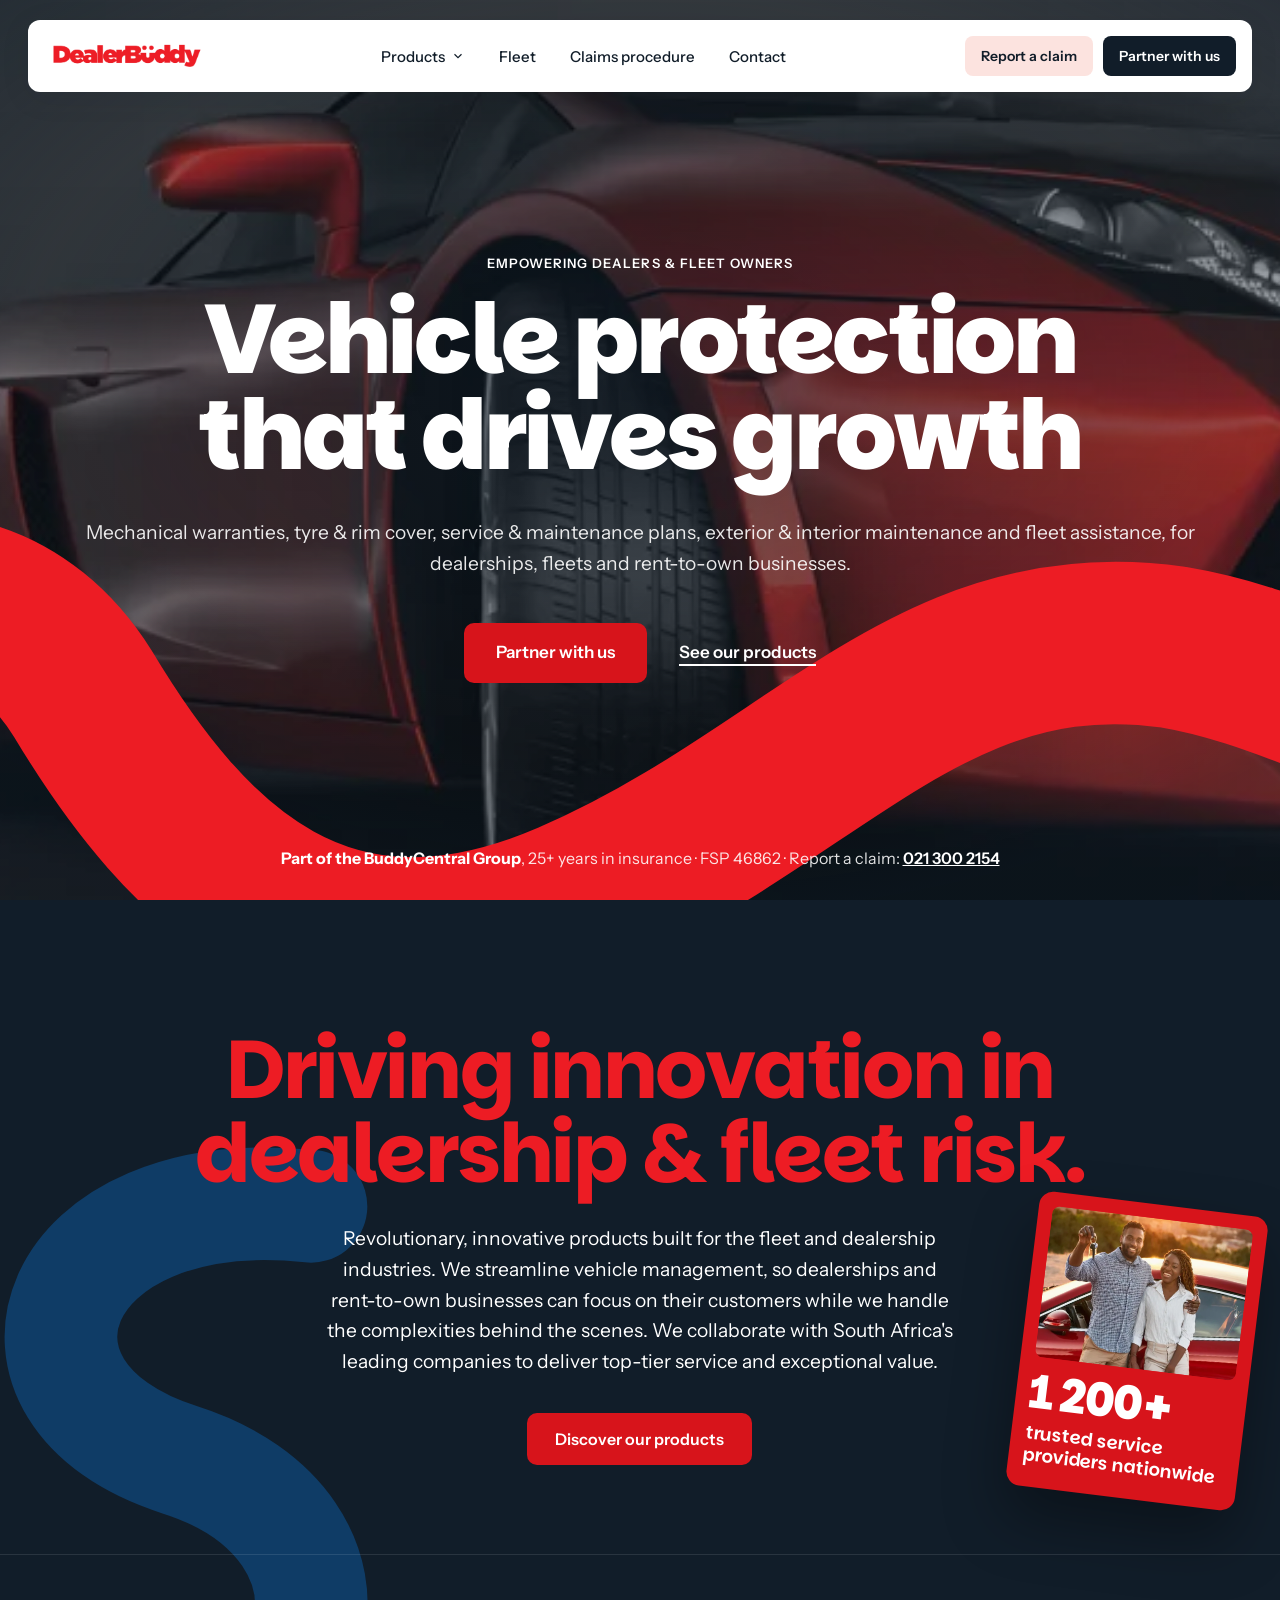
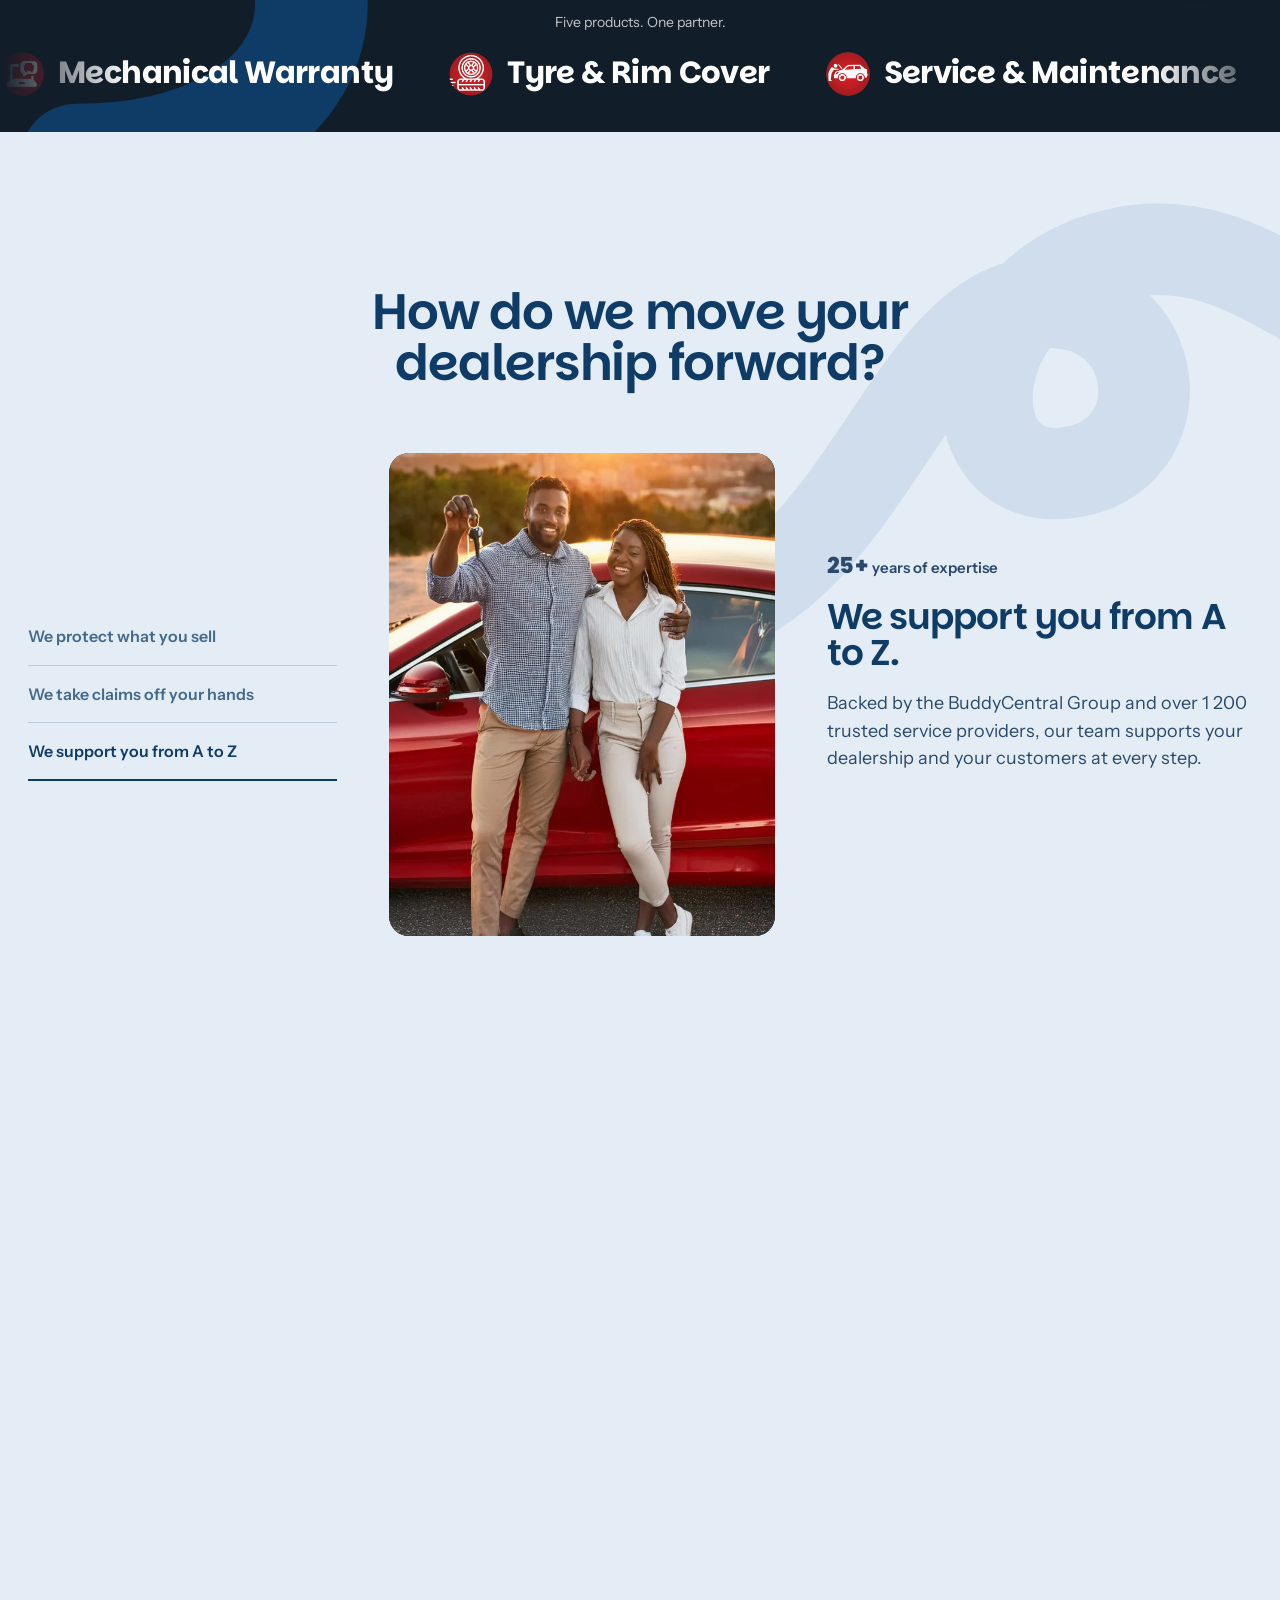
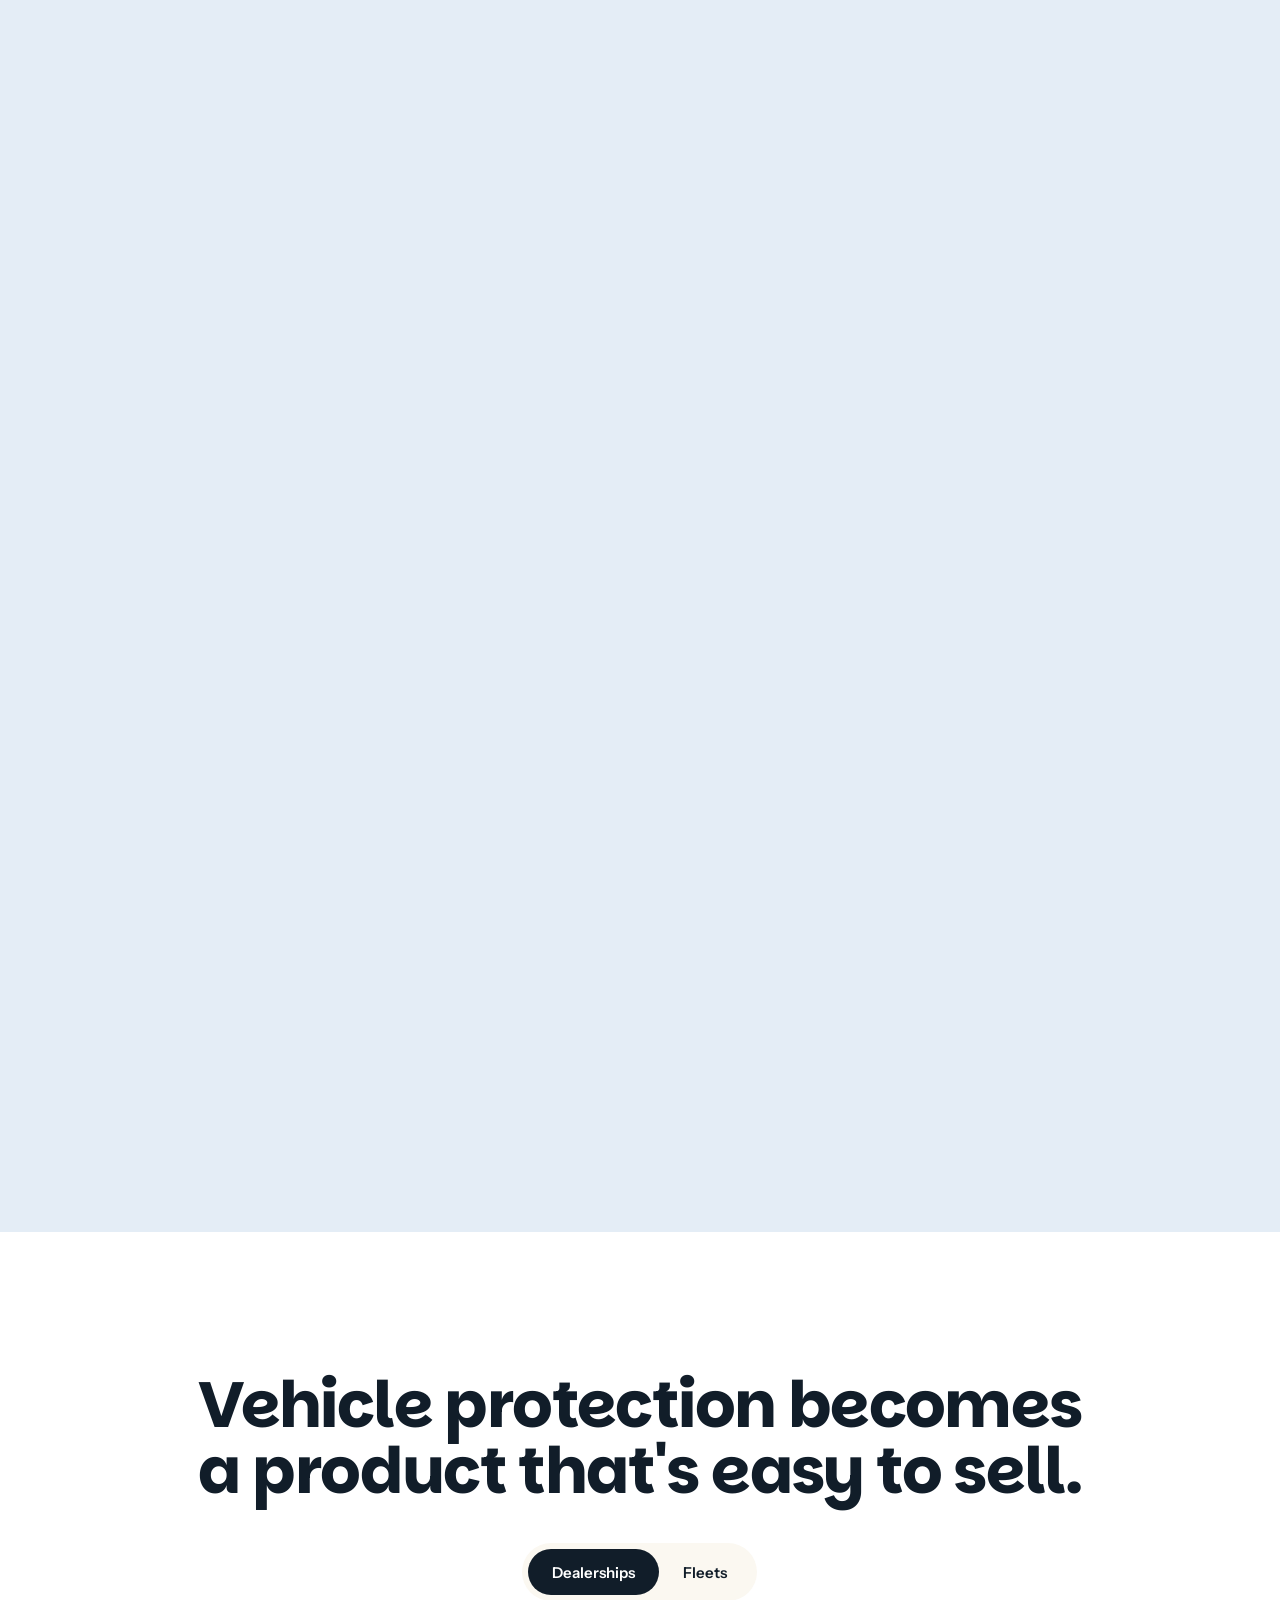
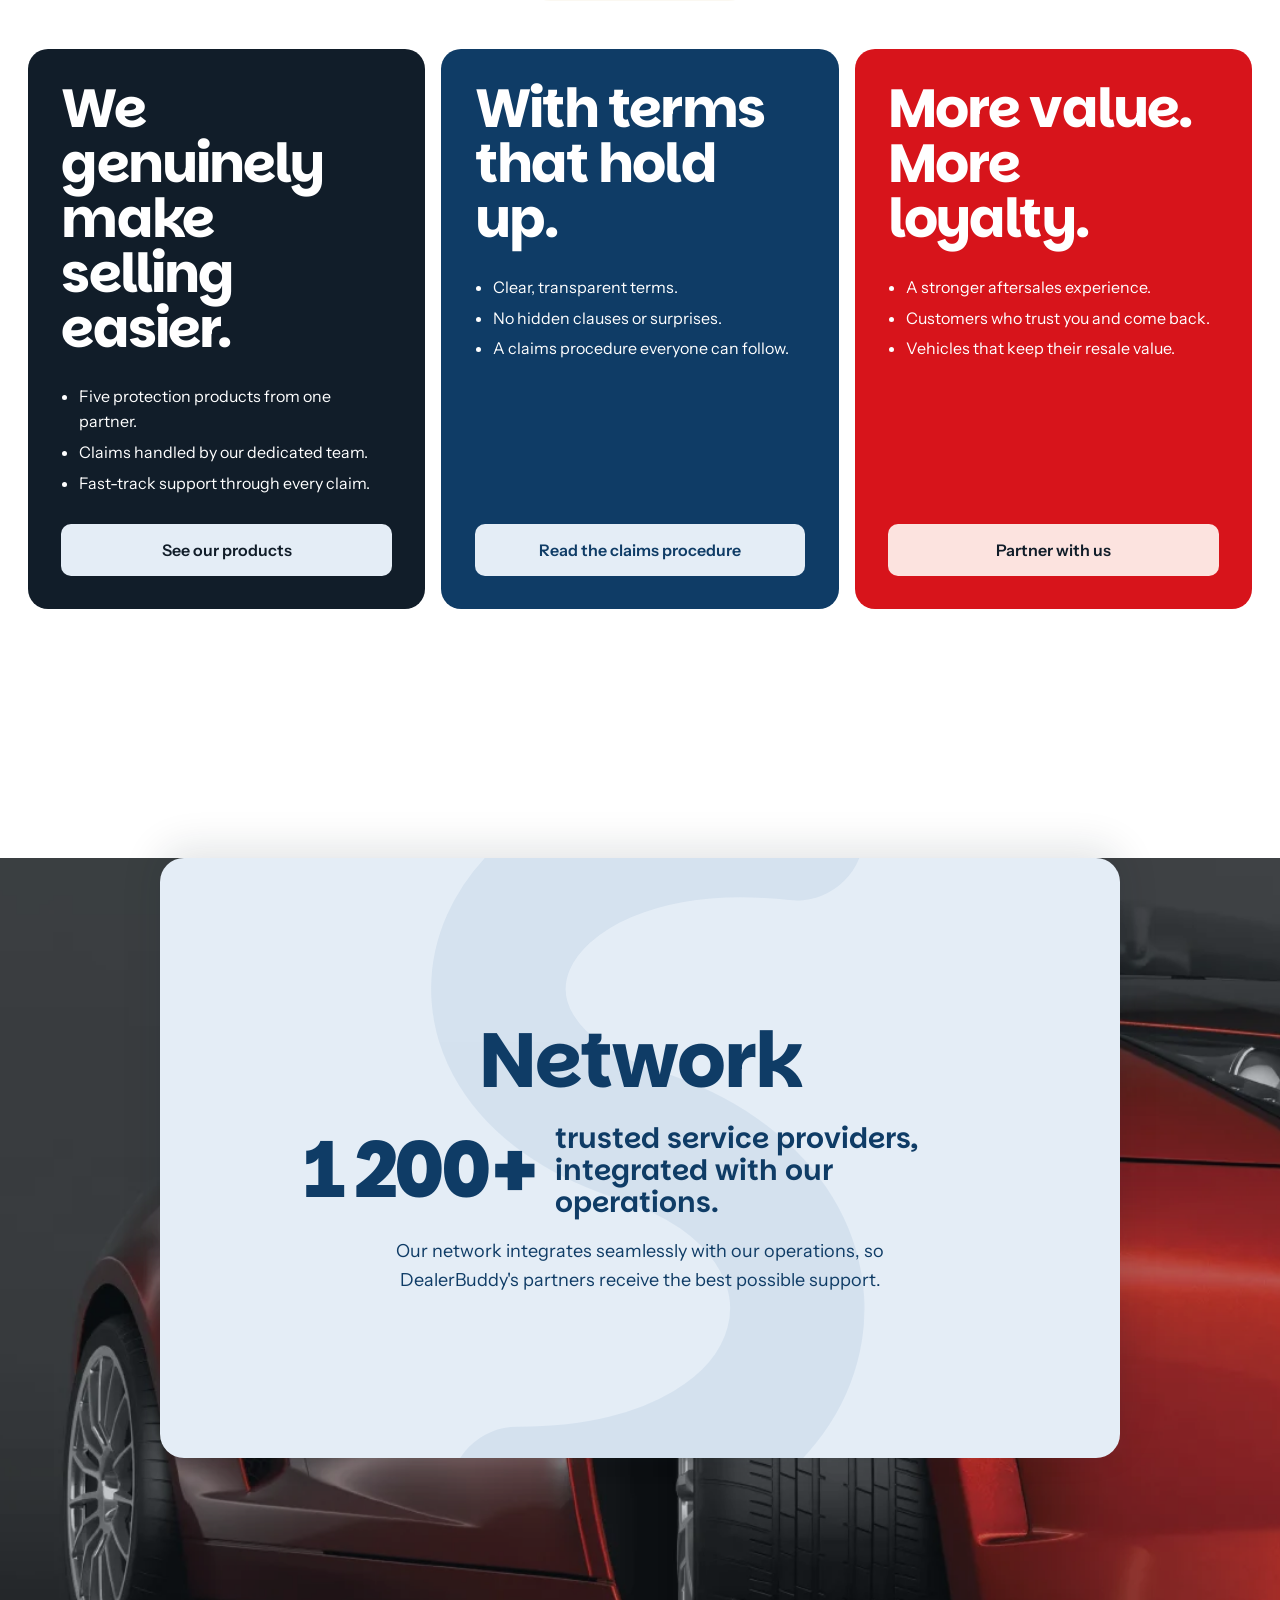
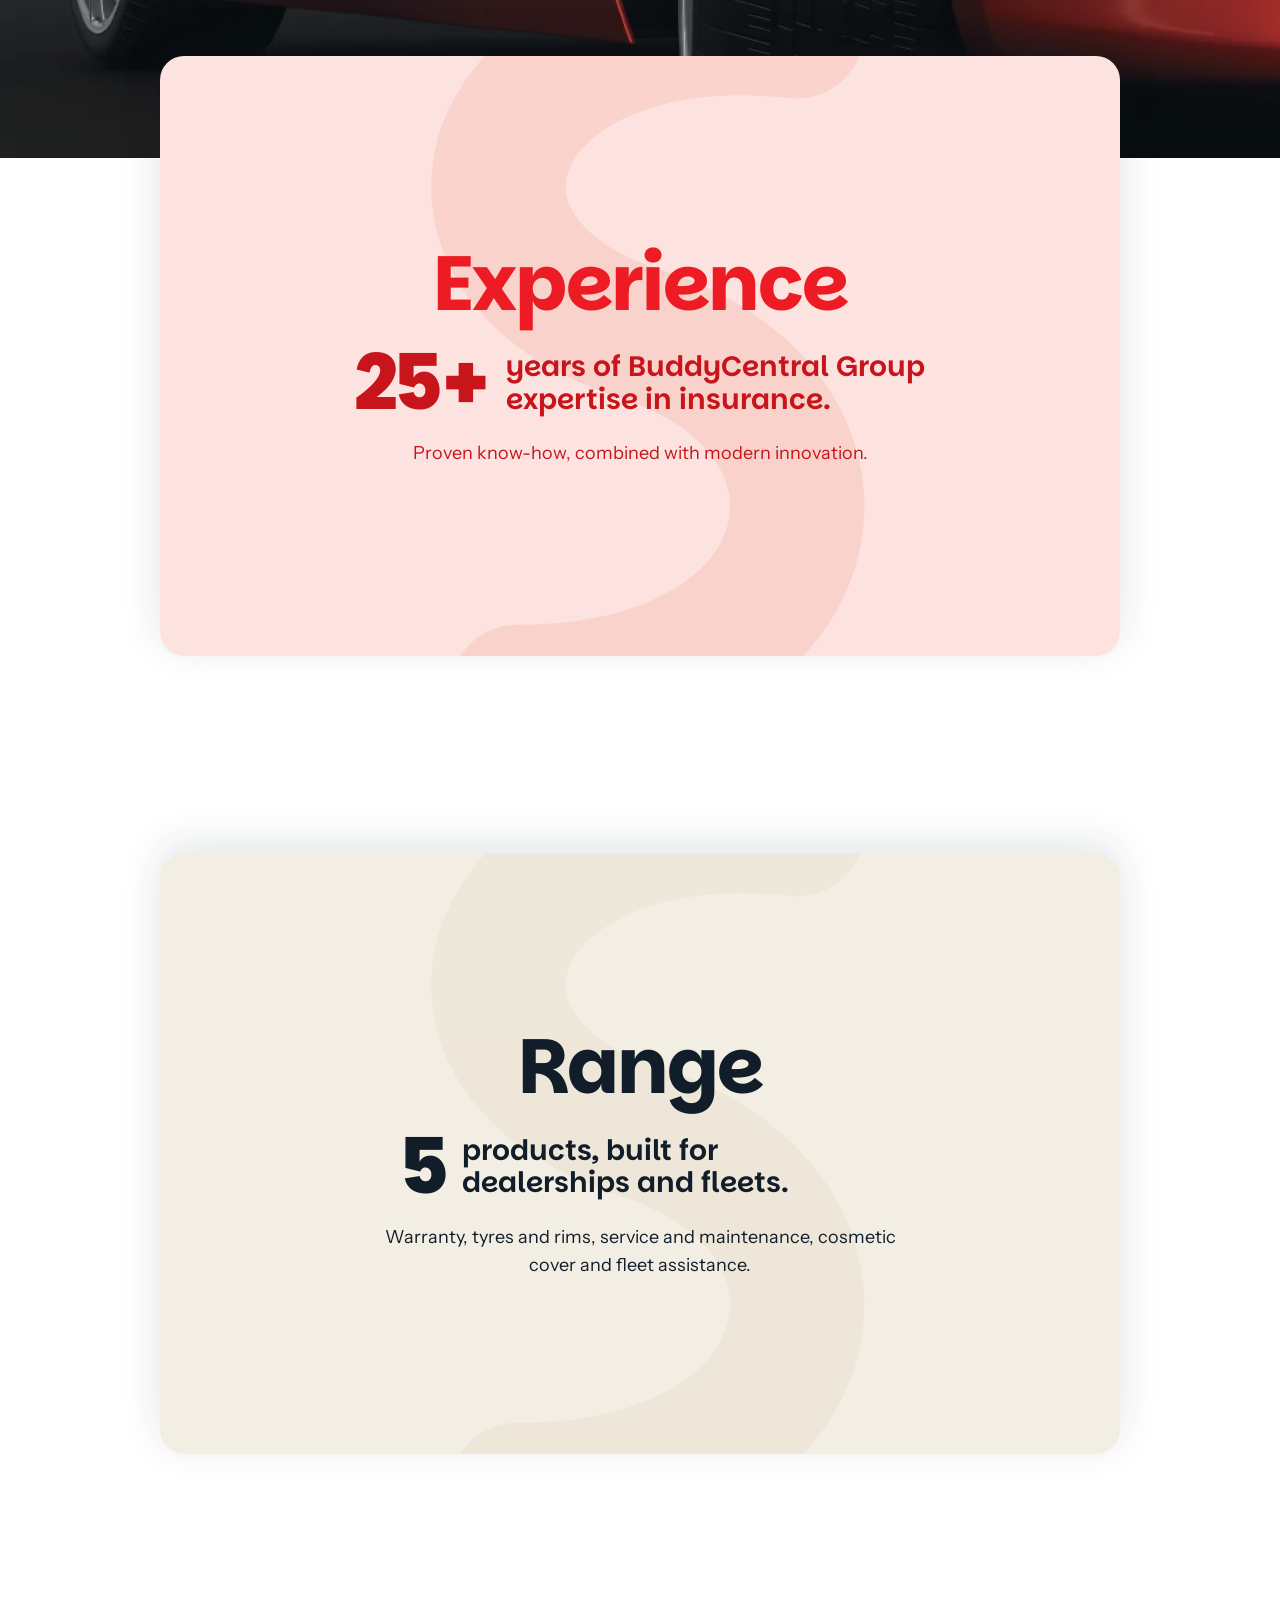
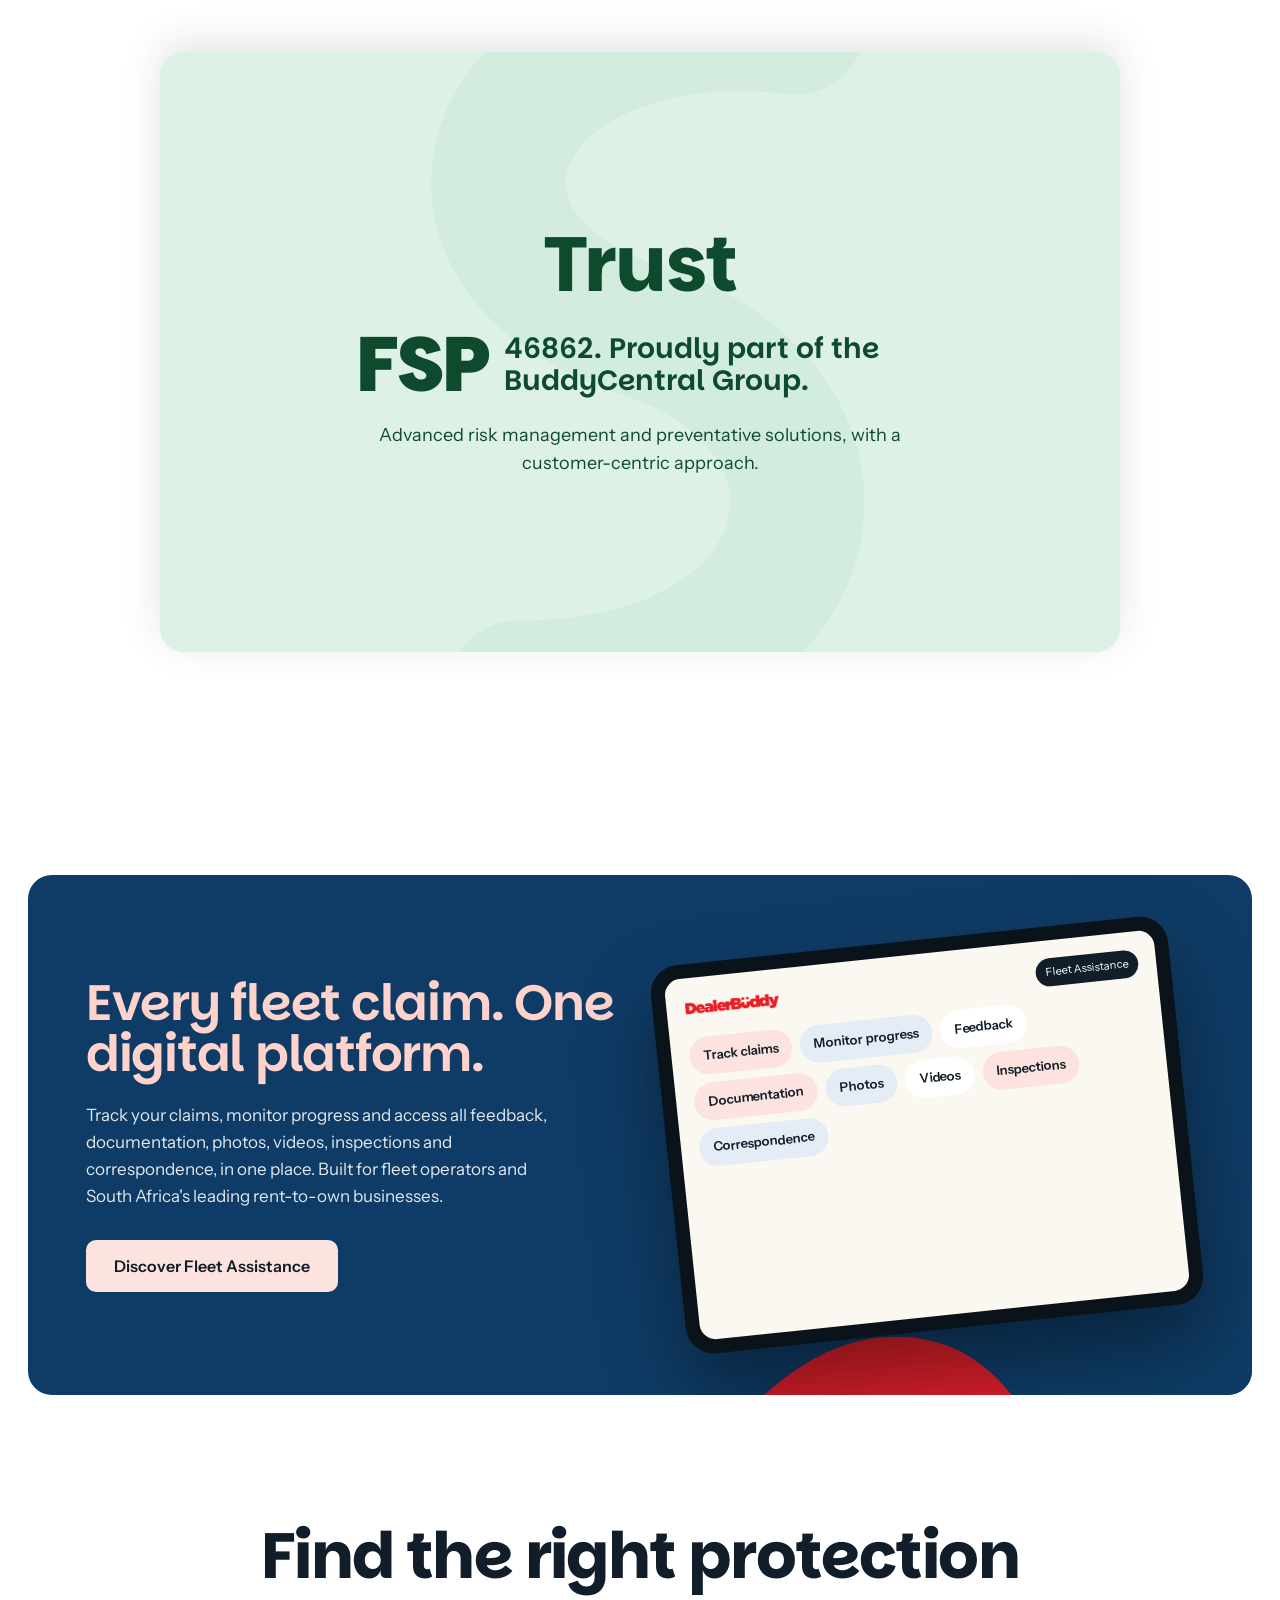
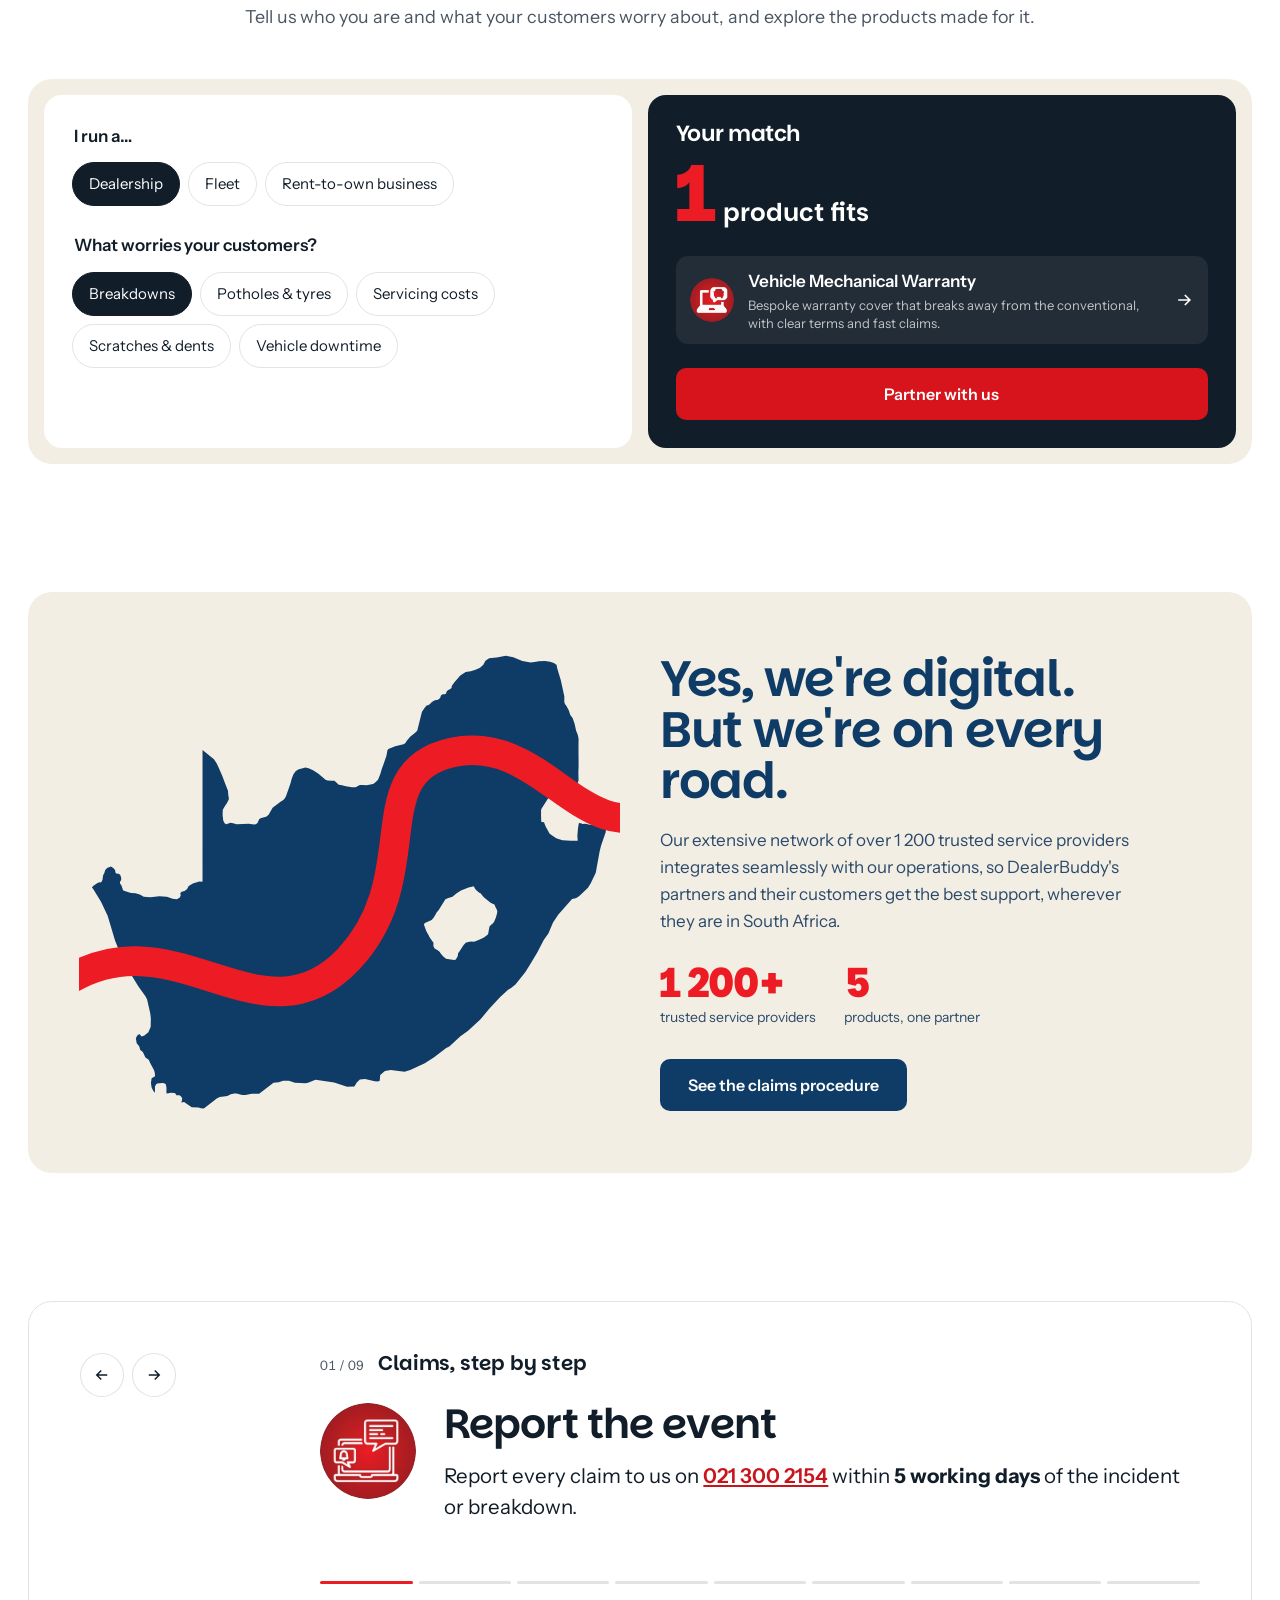
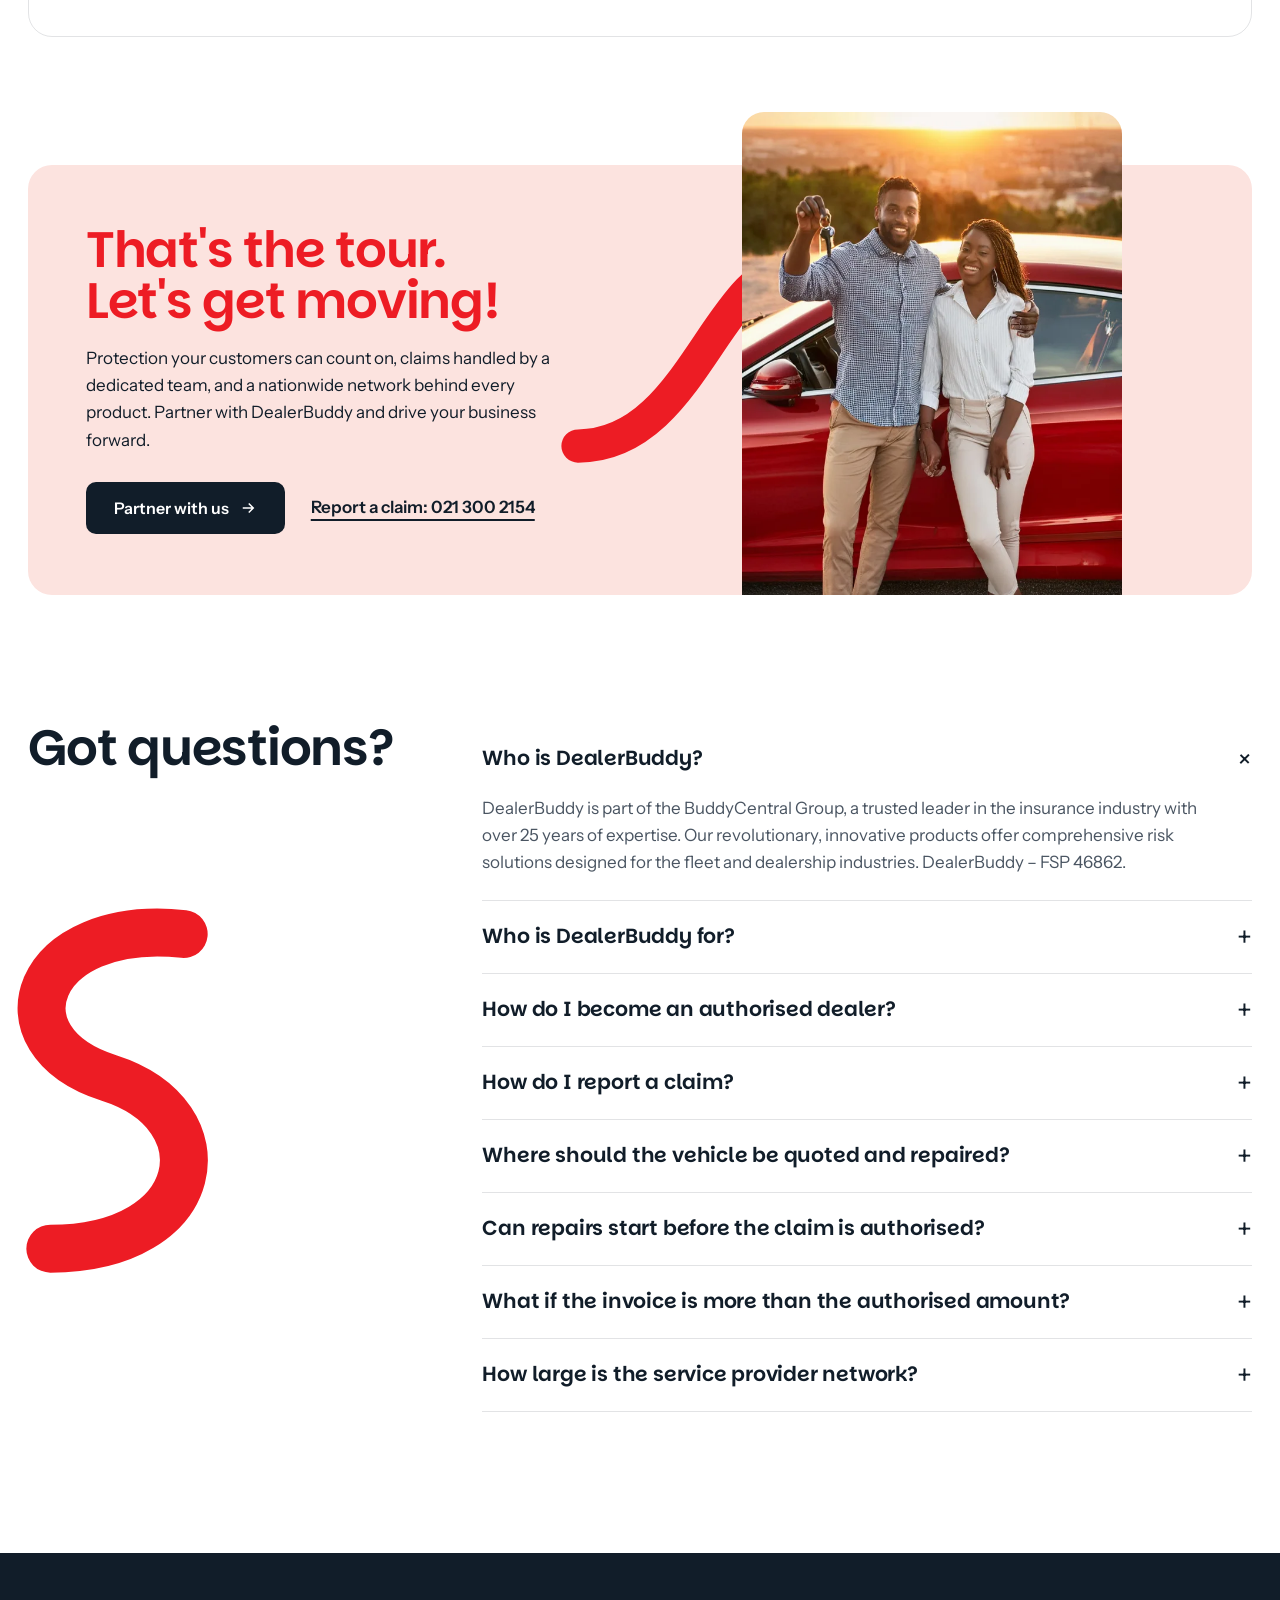
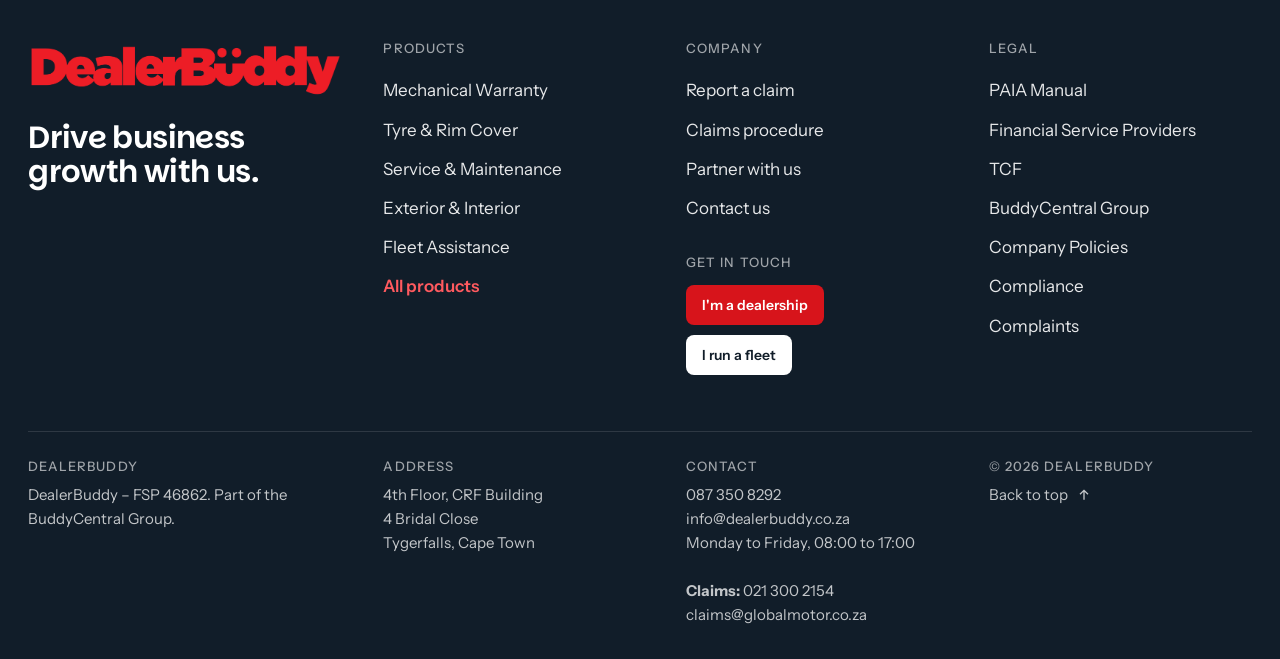
==== commit 06694ffe: "Design-loop round 1: fact fixes, full dealer sign-up requirements, clearer hero Co-Authored-By: Clau" ====
--- a/public/index.html
+++ b/public/index.html
@@ -50,22 +50,23 @@
 
 <section class="hero" aria-labelledby="hero-title">
   <div class="hero-bg"><picture><source media="(max-width:760px)" srcset="assets/img/hero-car-960.webp"><img src="assets/img/hero-car.webp" alt="" width="1929" height="768" fetchpriority="high"></picture></div>
-  <svg class="ribbon draw " viewBox="0 0 1440 900" preserveAspectRatio="xMidYMid slice" aria-hidden="true"><path d="M-120 840 C 120 380, 380 120, 560 300 C 740 480, 600 780, 780 770 C 960 760, 1000 380, 1180 300 C 1320 240, 1460 330, 1580 250" stroke="#ED1C24" stroke-width="150" pathLength="1"/></svg>
+  <svg class="ribbon draw " viewBox="0 0 1440 900" preserveAspectRatio="xMidYMid slice" aria-hidden="true"><path d="M-140 880 C 20 560, 250 500, 350 660 C 440 810, 560 930, 770 840 C 980 750, 1080 590, 1290 620 C 1410 640, 1490 710, 1600 690" stroke="#ED1C24" stroke-width="140" pathLength="1"/></svg>
   <div class="hero-in">
-    <h1 id="hero-title" class="d-xxl"><span>Protection that</span><span>drives your sales<span class="ast">*</span></span></h1>
-    <p class="note">*Part of the BuddyCentral Group, with over 25 years in insurance<br>Five products. One partner. 1 200+ service providers nationwide.</p>
-    <div class="actions"><a class="btn btn-red" href="products.html">Discover our products</a><a class="link-u" href="#how">How it works</a></div>
-  </div>
-  <p class="trust"><b>Empowering dealers &amp; fleet owners</b> across South Africa. Authorised FSP 46862.</p>
+    <p class="kicker hero-kicker">Empowering dealers &amp; fleet owners</p>
+    <h1 id="hero-title" class="d-xxl"><span>Vehicle protection</span><span>that drives growth</span></h1>
+    <p class="note">Mechanical warranties, tyre &amp; rim cover, service &amp; maintenance plans, exterior &amp; interior maintenance and fleet assistance, for dealerships, fleets and rent-to-own businesses.</p>
+    <div class="actions"><a class="btn btn-red" href="partner.html">Partner with us</a><a class="link-u" href="products.html">See our products</a></div>
+  </div>
+  <p class="trust"><b>Part of the BuddyCentral Group</b>, 25+ years in insurance &middot; FSP 46862 &middot; Report a claim: <a href="tel:+27213002154">021 300 2154</a></p>
 </section>
 
 <section class="intro" aria-labelledby="intro-title">
-  <svg class="ribbon draw " viewBox="0 0 600 700" preserveAspectRatio="xMidYMid slice" aria-hidden="true"><path d="M440 60 C 160 30, 80 260, 300 330 C 520 400, 480 650, 190 650" stroke="#1F3247" stroke-width="120" pathLength="1"/></svg>
+  <svg class="ribbon draw " viewBox="0 0 600 700" preserveAspectRatio="xMidYMid slice" aria-hidden="true"><path d="M440 60 C 160 30, 80 260, 300 330 C 520 400, 480 650, 190 650" stroke="#0F3C66" stroke-width="120" pathLength="1"/></svg>
   <div class="wrap intro-in">
     <div class="intro-copy">
-      <h2 id="intro-title" class="d-xl" data-r>Protect every sale.<br>Made simple.</h2>
-      <p data-r>DealerBuddy gives dealerships and fleet owners revolutionary vehicle protection products, hassle-free claims and a customer-first approach, so you can focus on your customers while we handle the complexities behind the scenes.</p>
-      <a class="btn btn-red" href="products.html" data-r>Discover DealerBuddy</a>
+      <h2 id="intro-title" class="d-xl" data-r>Driving innovation in dealership &amp; fleet risk.</h2>
+      <p data-r>Revolutionary, innovative products built for the fleet and dealership industries. We streamline vehicle management, so dealerships and rent-to-own businesses can focus on their customers while we handle the complexities behind the scenes. We collaborate with South Africa's leading companies to deliver top-tier service and exceptional value.</p>
+      <a class="btn btn-red" href="products.html" data-r>Discover our products</a>
     </div>
     <div class="tilt" data-r="scale">
       <img src="assets/img/home-image.webp" alt="A couple holding up the keys to their new car" width="646" height="950" loading="lazy">
@@ -82,7 +83,7 @@
   <div class="how-track">
     <div class="trigs" aria-hidden="true"><div class="trig"></div><div class="trig"></div><div class="trig"></div></div>
     <div class="how-pin">
-      <svg class="ribbon " viewBox="0 0 800 600" preserveAspectRatio="xMidYMid slice" aria-hidden="true"><path d="M-40 520 C 200 520, 250 150, 420 140 C 570 130, 590 330, 450 345 C 310 360, 320 120, 520 80 C 680 50, 760 200, 860 160" stroke="#C9D9EA" stroke-width="110" pathLength="1"/></svg>
+      <svg class="ribbon " viewBox="0 0 800 600" preserveAspectRatio="xMidYMid slice" aria-hidden="true"><path d="M-40 520 C 200 520, 250 150, 420 140 C 570 130, 590 330, 450 345 C 310 360, 320 120, 520 80 C 680 50, 760 200, 860 160" stroke="#B9CDE2" stroke-width="110" pathLength="1"/></svg>
       <div class="wrap">
         <h2 id="how-title" class="d-m">How do we move your dealership forward?</h2>
         <div class="how-grid">
@@ -92,13 +93,13 @@
             <li role="presentation"><button type="button" role="tab" id="how-t3" aria-controls="how-3">We support you from A to Z</button></li>
           </ul>
           <div class="how-media" aria-hidden="true">
-            <figure class="icon-fig"><img src="assets/icons/warranty.webp" alt="" width="320" height="320"></figure>
-            <figure class="icon-fig" style="background:var(--ink)"><img src="assets/icons/claim-4.webp" alt="" width="240" height="240"></figure>
+            <figure><img src="assets/img/hero-car.webp" alt="" width="1929" height="768" loading="lazy" style="object-position:62% 50%"></figure>
+            <figure><img src="assets/img/hero-car.webp" alt="" width="1929" height="768" loading="lazy" style="object-position:36% 60%"></figure>
             <figure><img src="assets/img/home-image.webp" alt="" width="646" height="950" loading="lazy"></figure>
           </div>
           <div class="how-copy">
             <div class="panel" id="how-1" role="tabpanel" aria-labelledby="how-t1"><p class="stat"><b>5</b> products</p><h3>We protect what you sell.</h3><p>Mechanical warranty, tyre and rim cover, service and maintenance plans, exterior and interior maintenance, and fleet assistance: protection your customers value, from one partner.</p></div>
-            <div class="panel" id="how-2" role="tabpanel" aria-labelledby="how-t2"><p class="stat"><b>1</b> dedicated claims centre</p><h3>We take claims off your hands.</h3><p>Report a claim, have the vehicle quoted, and our claims team validates the quote and authorises the repair. Clear rules, fast decisions and no admin burden for your team.</p></div>
+            <div class="panel" id="how-2" role="tabpanel" aria-labelledby="how-t2"><p class="stat"><b>5</b> working days to report a claim</p><h3>We take claims off your hands.</h3><p>Report the event, have the vehicle quoted, and our claims department validates the quote and authorises the repair. Hassle-free claims processing with fast-track support at every step.</p></div>
             <div class="panel" id="how-3" role="tabpanel" aria-labelledby="how-t3"><p class="stat"><b>25+</b> years of expertise</p><h3>We support you from A to Z.</h3><p>Backed by the BuddyCentral Group and over 1 200 trusted service providers, our team supports your dealership and your customers at every step.</p></div>
           </div>
         </div>
@@ -112,7 +113,7 @@
     <h2 id="ben-title" class="d-l" data-r>Vehicle protection becomes a product that's easy to sell.</h2>
     <div class="seg" data-seg role="group" aria-label="Show benefits for"><button type="button" data-for="dealer" aria-pressed="true">Dealerships</button><button type="button" data-for="fleet" aria-pressed="false">Fleets</button></div>
     <div class="cards3" data-pane="dealer">
-      <article class="c3 k-ink" data-r><h3>We genuinely make selling easier.</h3><ul><li>Five protection products from one partner.</li><li>Claims handled by our dedicated team.</li><li>Real-time support for you and your clients.</li></ul><a class="btn" href="products.html">See our products</a></article>
+      <article class="c3 k-ink" data-r><h3>We genuinely make selling easier.</h3><ul><li>Five protection products from one partner.</li><li>Claims handled by our dedicated team.</li><li>Fast-track support through every claim.</li></ul><a class="btn" href="products.html">See our products</a></article>
       <article class="c3 k-blue" data-r><h3>With terms that hold up.</h3><ul><li>Clear, transparent terms.</li><li>No hidden clauses or surprises.</li><li>A claims procedure everyone can follow.</li></ul><a class="btn" href="claims.html">Read the claims procedure</a></article>
       <article class="c3 k-red" data-r><h3>More value. More loyalty.</h3><ul><li>A stronger aftersales experience.</li><li>Customers who trust you and come back.</li><li>Vehicles that keep their resale value.</li></ul><a class="btn" href="partner.html">Partner with us</a></article>
     </div>
@@ -127,10 +128,10 @@
 <section class="stack" aria-label="Why DealerBuddy">
   <div class="stack-bg" aria-hidden="true"><img src="assets/img/hero-car.webp" alt="" width="1929" height="768" loading="lazy"></div>
   <div class="stack-cards">
-    <article class="sc k1" style="--i:0"><svg class="ribbon " viewBox="0 0 600 700" preserveAspectRatio="xMidYMid slice" aria-hidden="true"><path d="M440 60 C 160 30, 80 260, 300 330 C 520 400, 480 650, 190 650" stroke="#C9D9EA" stroke-width="120" pathLength="1"/></svg><h3>Network</h3><div class="big"><b>1 200+</b><span>trusted service providers, integrated with our operations.</span></div><p>Mechanical, maintenance and emergency assistance, wherever your customers drive.</p></article>
-    <article class="sc k2" style="--i:1"><svg class="ribbon " viewBox="0 0 600 700" preserveAspectRatio="xMidYMid slice" aria-hidden="true"><path d="M440 60 C 160 30, 80 260, 300 330 C 520 400, 480 650, 190 650" stroke="#F7C4BC" stroke-width="120" pathLength="1"/></svg><h3>Experience</h3><div class="big"><b>25+</b><span>years of BuddyCentral Group expertise in insurance.</span></div><p>Proven know-how, combined with modern innovation.</p></article>
+    <article class="sc k1" style="--i:0"><svg class="ribbon " viewBox="0 0 600 700" preserveAspectRatio="xMidYMid slice" aria-hidden="true"><path d="M440 60 C 160 30, 80 260, 300 330 C 520 400, 480 650, 190 650" stroke="#B9CDE2" stroke-width="120" pathLength="1"/></svg><h3>Network</h3><div class="big"><b>1 200+</b><span>trusted service providers, integrated with our operations.</span></div><p>Our network integrates seamlessly with our operations, so DealerBuddy's partners receive the best possible support.</p></article>
+    <article class="sc k2" style="--i:1"><svg class="ribbon " viewBox="0 0 600 700" preserveAspectRatio="xMidYMid slice" aria-hidden="true"><path d="M440 60 C 160 30, 80 260, 300 330 C 520 400, 480 650, 190 650" stroke="#F5B5AB" stroke-width="120" pathLength="1"/></svg><h3>Experience</h3><div class="big"><b>25+</b><span>years of BuddyCentral Group expertise in insurance.</span></div><p>Proven know-how, combined with modern innovation.</p></article>
     <article class="sc k3" style="--i:2"><svg class="ribbon " viewBox="0 0 600 700" preserveAspectRatio="xMidYMid slice" aria-hidden="true"><path d="M440 60 C 160 30, 80 260, 300 330 C 520 400, 480 650, 190 650" stroke="#E6DCC8" stroke-width="120" pathLength="1"/></svg><h3>Range</h3><div class="big"><b>5</b><span>products, built for dealerships and fleets.</span></div><p>Warranty, tyres and rims, service and maintenance, cosmetic cover and fleet assistance.</p></article>
-    <article class="sc k4" style="--i:3"><svg class="ribbon " viewBox="0 0 600 700" preserveAspectRatio="xMidYMid slice" aria-hidden="true"><path d="M440 60 C 160 30, 80 260, 300 330 C 520 400, 480 650, 190 650" stroke="#BFE3CF" stroke-width="120" pathLength="1"/></svg><h3>Trust</h3><div class="big"><b>FSP</b><span>46862: an authorised financial services provider.</span></div><p>Compliant with FAIS, FICA and anti-money-laundering requirements.</p></article>
+    <article class="sc k4" style="--i:3"><svg class="ribbon " viewBox="0 0 600 700" preserveAspectRatio="xMidYMid slice" aria-hidden="true"><path d="M440 60 C 160 30, 80 260, 300 330 C 520 400, 480 650, 190 650" stroke="#BFE3CF" stroke-width="120" pathLength="1"/></svg><h3>Trust</h3><div class="big"><b>FSP</b><span>46862. Proudly part of the BuddyCentral Group.</span></div><p>Advanced risk management and preventative solutions, with a customer-centric approach.</p></article>
   </div>
 </section>
 
@@ -145,12 +146,9 @@
       </div>
       <div class="tablet" aria-hidden="true">
         <div class="screen">
-          <div class="bar"><img src="assets/img/logo.webp" alt="" width="1707" height="306"><span>Claims</span></div>
-          <div class="claim-row"><i></i><span><b>Engine repair</b><small>Quote received &middot; inspection booked</small></span><em class="st-rev">In review</em></div>
-          <div class="claim-row"><i style="background:#0D4A2E"></i><span><b>Tyre replacement</b><small>Authorised &middot; fitment partner</small></span><em class="st-ok">Authorised</em></div>
-          <div class="claim-row"><i style="background:#C99A00"></i><span><b>Gearbox</b><small>Awaiting quote</small></span><em class="st-wait">Waiting</em></div>
-          <div class="thumbs"><span></span><span></span><span></span><span></span></div>
-        </div>
+          <div class="bar"><img src="assets/img/logo.webp" alt="" width="1707" height="306"><span>Fleet Assistance</span></div>
+          <div class="caps"><span>Track claims</span><span>Monitor progress</span><span>Feedback</span><span>Documentation</span><span>Photos</span><span>Videos</span><span>Inspections</span><span>Correspondence</span></div>
+</div>
       </div>
     </div>
   </div>
@@ -159,7 +157,7 @@
 <section class="finder" aria-labelledby="fd-title">
   <div class="wrap">
     <h2 id="fd-title" class="d-l center" data-r>Find the right protection</h2>
-    <p class="sub center lede" data-r>Tell us who you are and what your customers worry about. We'll show you which products fit.</p>
+    <p class="sub center lede" data-r>Tell us who you are and what your customers worry about, and explore the products made for it.</p>
     <form class="fd" id="finder" data-r onsubmit="return false">
       <div class="fd-q">
         <fieldset><legend>I run a&hellip;</legend><div class="chips">
@@ -188,12 +186,12 @@
   <div class="wrap">
     <div class="mp" data-r>
       <div class="mp-map" aria-hidden="true">
-        <svg viewBox="-20 -20 840 743"><path class="land" d="M628.6 2.7 L629.2 2.6 L643.1 0.0 L654.8 2.1 L668.8 8.1 L681.9 10.2 L694.2 8.4 L704.1 8.0 L711.8 9.0 L717.8 11.1 L722.2 14.2 L722.5 17.2 L722.8 18.5 L725.1 26.2 L728.6 37.8 L730.9 48.4 L734.1 63.1 L734.0 71.2 L734.8 74.3 L737.6 78.3 L741.1 85.0 L742.3 88.8 L743.4 91.7 L747.1 97.1 L750.0 105.4 L752.4 116.3 L754.5 121.5 L755.3 124.1 L756.2 128.8 L756.1 138.7 L756.1 150.1 L756.2 162.9 L756.2 173.4 L755.9 178.8 L756.1 193.9 L753.0 201.9 L753.4 208.1 L754.4 212.1 L753.1 212.7 L750.6 213.4 L739.4 207.0 L728.4 200.3 L726.8 200.1 L724.5 200.8 L718.3 205.7 L712.5 213.4 L709.8 219.9 L705.5 226.6 L698.6 237.4 L697.9 239.8 L697.9 248.6 L698.2 257.0 L698.8 258.1 L702.5 258.5 L705.2 265.4 L711.3 276.3 L721.5 283.3 L731.1 286.5 L744.3 287.3 L754.9 287.1 L754.3 279.7 L755.3 267.9 L756.6 259.9 L758.1 259.6 L760.8 260.3 L762.4 261.1 L766.6 260.8 L774.1 262.4 L780.1 262.2 L785.5 262.0 L794.7 261.8 L800.0 261.7 L798.2 274.5 L791.2 294.6 L788.9 303.9 L782.9 336.8 L775.1 353.4 L770.8 360.3 L758.2 372.4 L754.7 374.9 L751.6 376.5 L746.1 377.9 L724.5 402.4 L716.5 414.2 L709.3 431.5 L702.3 441.0 L691.8 461.2 L682.5 476.8 L673.6 491.0 L658.1 510.6 L651.3 516.2 L646.7 518.8 L634.4 530.2 L617.1 548.5 L603.9 564.7 L584.1 583.0 L572.6 591.1 L555.4 606.9 L550.6 609.3 L531.2 624.0 L517.3 632.9 L494.7 643.3 L485.8 646.2 L464.4 643.5 L455.4 644.9 L448.0 651.2 L447.3 660.2 L444.2 661.5 L439.4 661.1 L424.5 657.4 L416.4 658.1 L411.6 662.9 L407.8 669.0 L396.5 669.3 L376.5 663.0 L352.8 659.2 L347.4 658.7 L335.9 663.4 L331.9 664.1 L315.3 663.1 L306.0 660.1 L297.2 660.1 L290.4 662.6 L282.2 663.4 L259.9 680.3 L248.5 680.3 L238.6 682.3 L233.7 682.2 L224.5 679.9 L221.1 680.0 L215.8 681.1 L210.6 684.0 L198.7 685.3 L194.0 687.9 L173.9 703.3 L169.3 702.7 L165.6 701.7 L155.1 701.5 L143.3 693.3 L138.7 693.8 L139.9 691.3 L140.3 687.0 L137.8 683.9 L136.1 682.5 L131.5 682.8 L129.0 679.1 L121.9 678.7 L119.4 679.6 L116.0 679.8 L115.7 676.1 L116.0 673.7 L115.8 670.1 L114.9 665.6 L112.2 664.2 L110.0 663.6 L105.0 663.9 L101.5 664.4 L99.9 665.7 L98.0 668.9 L98.0 678.9 L95.5 676.0 L92.7 670.1 L91.8 663.7 L92.8 656.2 L98.2 653.3 L97.8 648.2 L96.6 643.8 L90.6 632.6 L88.3 627.4 L83.2 623.9 L79.2 615.5 L75.2 612.4 L73.5 606.5 L69.6 601.8 L68.3 594.3 L70.5 590.0 L73.9 587.7 L77.3 591.4 L81.6 590.0 L87.8 584.6 L91.4 576.4 L91.6 563.3 L90.7 555.1 L85.8 534.0 L83.5 529.1 L72.6 514.0 L59.9 493.7 L43.8 461.8 L36.1 442.6 L24.5 403.8 L14.2 381.9 L1.6 361.4 L0.0 360.1 L1.9 357.6 L8.7 352.9 L11.8 351.6 L13.4 352.2 L15.0 350.9 L16.5 347.7 L16.9 344.7 L17.6 340.4 L19.2 337.9 L20.8 332.8 L23.6 329.6 L29.6 327.4 L34.2 330.3 L36.1 333.1 L36.8 336.8 L38.8 338.6 L42.1 338.4 L44.3 340.7 L45.7 345.4 L45.4 348.7 L43.6 350.8 L43.8 353.6 L46.2 357.0 L47.1 360.3 L48.7 364.6 L56.9 367.1 L60.9 368.5 L67.8 368.9 L74.4 370.9 L80.6 374.2 L90.7 375.0 L104.8 373.3 L116.4 374.1 L125.5 377.3 L132.1 378.0 L136.2 375.9 L138.0 372.9 L137.4 369.0 L139.4 366.5 L144.0 365.5 L147.7 362.5 L150.5 357.7 L156.9 353.8 L166.9 350.7 L171.9 350.8 L171.9 343.0 L171.9 318.2 L171.9 293.5 L171.9 268.7 L171.9 244.0 L171.9 219.2 L171.9 194.5 L171.9 169.7 L171.9 146.4 L174.3 148.1 L189.7 160.5 L193.8 167.0 L195.9 171.1 L202.5 186.1 L207.5 199.6 L211.5 209.7 L211.8 214.4 L212.4 218.9 L212.9 221.1 L212.5 223.6 L209.7 229.1 L206.8 233.4 L203.4 239.1 L203.1 246.8 L204.1 255.7 L206.2 260.2 L208.9 261.7 L215.3 259.4 L219.3 260.1 L225.0 261.8 L243.7 260.8 L245.9 261.3 L253.0 262.0 L255.4 261.2 L257.5 259.3 L259.9 253.9 L262.1 252.2 L266.1 251.3 L270.7 249.8 L274.6 246.7 L280.8 236.1 L293.1 226.6 L296.9 224.4 L299.3 221.8 L301.4 218.4 L305.7 206.5 L309.0 196.6 L310.1 191.9 L313.0 184.3 L316.5 179.4 L320.0 176.8 L321.7 176.2 L326.1 174.9 L331.8 173.6 L337.8 175.0 L344.3 178.0 L351.5 182.9 L359.0 189.1 L362.4 192.2 L366.1 193.6 L372.6 194.1 L376.9 194.0 L383.6 200.1 L387.0 200.5 L394.6 202.4 L404.0 204.3 L409.8 204.1 L416.2 200.7 L420.7 200.6 L426.6 200.9 L433.1 200.0 L437.8 198.5 L441.4 195.7 L444.6 192.5 L448.3 183.2 L450.4 175.6 L453.7 166.9 L457.7 155.2 L459.1 147.0 L460.6 144.7 L466.4 142.2 L471.2 140.5 L484.2 137.3 L486.9 135.6 L489.3 131.7 L494.9 125.2 L501.9 119.7 L505.5 116.5 L512.1 90.0 L512.9 86.7 L517.7 79.7 L520.7 76.7 L522.6 76.6 L525.3 74.8 L528.8 71.1 L533.0 68.8 L537.8 68.0 L541.0 65.6 L542.4 61.6 L544.9 59.6 L548.4 59.7 L550.4 58.5 L550.9 55.8 L553.1 53.5 L556.9 51.6 L558.9 49.4 L559.1 46.8 L563.6 40.5 L572.4 30.5 L580.8 24.9 L588.6 23.7 L596.1 21.7 L603.1 18.6 L608.2 13.8 L611.5 7.4 L617.2 3.7 L628.6 2.7Z M598.1 442.7 L606.1 439.1 L609.7 437.0 L612.3 435.2 L615.6 432.5 L616.8 425.9 L617.8 420.4 L620.4 417.6 L623.0 415.8 L625.2 412.9 L627.9 406.0 L629.7 399.1 L629.9 396.4 L628.9 393.5 L627.2 390.5 L625.5 386.4 L623.5 385.7 L619.5 383.4 L613.7 378.8 L608.6 374.8 L603.9 368.9 L601.9 367.9 L597.3 364.0 L595.4 361.7 L594.0 359.0 L592.7 358.1 L590.6 358.8 L585.2 360.0 L573.5 364.7 L566.3 369.1 L560.3 374.3 L554.0 376.3 L549.3 378.0 L545.7 384.0 L542.3 389.5 L539.2 394.5 L537.4 396.7 L535.8 398.2 L534.2 401.4 L530.9 406.7 L527.9 410.3 L523.6 412.2 L518.2 414.7 L516.3 416.2 L516.1 418.3 L518.0 423.3 L519.9 428.1 L523.0 433.7 L525.2 437.9 L528.8 442.9 L530.8 445.8 L530.6 450.8 L531.3 452.5 L532.5 454.6 L533.4 455.1 L534.5 455.8 L537.5 457.3 L538.2 458.2 L540.3 459.9 L542.2 463.0 L546.0 467.2 L550.2 470.4 L557.4 471.7 L563.1 472.7 L565.0 472.1 L566.9 469.5 L568.5 466.2 L569.0 462.0 L570.8 459.8 L577.6 449.2 L581.3 445.2 L583.6 444.9 L586.5 444.2 L590.3 443.8 L593.1 444.2 L593.7 444.0 L598.1 442.7Z" fill-rule="evenodd"/><circle class="dot" cx="96.0" cy="655.1" r="9"/><circle class="ping" cx="96.0" cy="655.1" r="9" style="animation-delay:0.00s"/><circle class="dot" cx="564.6" cy="225.6" r="9"/><circle class="ping" cx="564.6" cy="225.6" r="9" style="animation-delay:0.35s"/><circle class="dot" cx="709.2" cy="429.2" r="9"/><circle class="ping" cx="709.2" cy="429.2" r="9" style="animation-delay:0.70s"/><circle class="dot" cx="445.4" cy="657.3" r="9"/><circle class="ping" cx="445.4" cy="657.3" r="9" style="animation-delay:1.05s"/><circle class="dot" cx="475.1" cy="388.0" r="9"/><circle class="ping" cx="475.1" cy="388.0" r="9" style="animation-delay:1.40s"/><circle class="dot" cx="632.8" cy="97.6" r="9"/><circle class="ping" cx="632.8" cy="97.6" r="9" style="animation-delay:1.75s"/><circle class="dot" cx="557.3" cy="603.9" r="9"/><circle class="ping" cx="557.3" cy="603.9" r="9" style="animation-delay:2.10s"/><circle class="dot" cx="706.7" cy="184.9" r="9"/><circle class="ping" cx="706.7" cy="184.9" r="9" style="animation-delay:2.45s"/><circle class="dot" cx="404.5" cy="366.9" r="9"/><circle class="ping" cx="404.5" cy="366.9" r="9" style="animation-delay:2.80s"/><circle class="dot" cx="292.6" cy="657.3" r="9"/><circle class="ping" cx="292.6" cy="657.3" r="9" style="animation-delay:3.15s"/><circle class="dot" cx="234.2" cy="350.8" r="9"/><circle class="ping" cx="234.2" cy="350.8" r="9" style="animation-delay:3.50s"/><circle class="dot" cx="571.5" cy="200.5" r="9"/><circle class="ping" cx="571.5" cy="200.5" r="9" style="animation-delay:3.85s"/></svg>
+        <svg viewBox="-20 -20 840 743"><path class="land" d="M628.6 2.7 L629.2 2.6 L643.1 0.0 L654.8 2.1 L668.8 8.1 L681.9 10.2 L694.2 8.4 L704.1 8.0 L711.8 9.0 L717.8 11.1 L722.2 14.2 L722.5 17.2 L722.8 18.5 L725.1 26.2 L728.6 37.8 L730.9 48.4 L734.1 63.1 L734.0 71.2 L734.8 74.3 L737.6 78.3 L741.1 85.0 L742.3 88.8 L743.4 91.7 L747.1 97.1 L750.0 105.4 L752.4 116.3 L754.5 121.5 L755.3 124.1 L756.2 128.8 L756.1 138.7 L756.1 150.1 L756.2 162.9 L756.2 173.4 L755.9 178.8 L756.1 193.9 L753.0 201.9 L753.4 208.1 L754.4 212.1 L753.1 212.7 L750.6 213.4 L739.4 207.0 L728.4 200.3 L726.8 200.1 L724.5 200.8 L718.3 205.7 L712.5 213.4 L709.8 219.9 L705.5 226.6 L698.6 237.4 L697.9 239.8 L697.9 248.6 L698.2 257.0 L698.8 258.1 L702.5 258.5 L705.2 265.4 L711.3 276.3 L721.5 283.3 L731.1 286.5 L744.3 287.3 L754.9 287.1 L754.3 279.7 L755.3 267.9 L756.6 259.9 L758.1 259.6 L760.8 260.3 L762.4 261.1 L766.6 260.8 L774.1 262.4 L780.1 262.2 L785.5 262.0 L794.7 261.8 L800.0 261.7 L798.2 274.5 L791.2 294.6 L788.9 303.9 L782.9 336.8 L775.1 353.4 L770.8 360.3 L758.2 372.4 L754.7 374.9 L751.6 376.5 L746.1 377.9 L724.5 402.4 L716.5 414.2 L709.3 431.5 L702.3 441.0 L691.8 461.2 L682.5 476.8 L673.6 491.0 L658.1 510.6 L651.3 516.2 L646.7 518.8 L634.4 530.2 L617.1 548.5 L603.9 564.7 L584.1 583.0 L572.6 591.1 L555.4 606.9 L550.6 609.3 L531.2 624.0 L517.3 632.9 L494.7 643.3 L485.8 646.2 L464.4 643.5 L455.4 644.9 L448.0 651.2 L447.3 660.2 L444.2 661.5 L439.4 661.1 L424.5 657.4 L416.4 658.1 L411.6 662.9 L407.8 669.0 L396.5 669.3 L376.5 663.0 L352.8 659.2 L347.4 658.7 L335.9 663.4 L331.9 664.1 L315.3 663.1 L306.0 660.1 L297.2 660.1 L290.4 662.6 L282.2 663.4 L259.9 680.3 L248.5 680.3 L238.6 682.3 L233.7 682.2 L224.5 679.9 L221.1 680.0 L215.8 681.1 L210.6 684.0 L198.7 685.3 L194.0 687.9 L173.9 703.3 L169.3 702.7 L165.6 701.7 L155.1 701.5 L143.3 693.3 L138.7 693.8 L139.9 691.3 L140.3 687.0 L137.8 683.9 L136.1 682.5 L131.5 682.8 L129.0 679.1 L121.9 678.7 L119.4 679.6 L116.0 679.8 L115.7 676.1 L116.0 673.7 L115.8 670.1 L114.9 665.6 L112.2 664.2 L110.0 663.6 L105.0 663.9 L101.5 664.4 L99.9 665.7 L98.0 668.9 L98.0 678.9 L95.5 676.0 L92.7 670.1 L91.8 663.7 L92.8 656.2 L98.2 653.3 L97.8 648.2 L96.6 643.8 L90.6 632.6 L88.3 627.4 L83.2 623.9 L79.2 615.5 L75.2 612.4 L73.5 606.5 L69.6 601.8 L68.3 594.3 L70.5 590.0 L73.9 587.7 L77.3 591.4 L81.6 590.0 L87.8 584.6 L91.4 576.4 L91.6 563.3 L90.7 555.1 L85.8 534.0 L83.5 529.1 L72.6 514.0 L59.9 493.7 L43.8 461.8 L36.1 442.6 L24.5 403.8 L14.2 381.9 L1.6 361.4 L0.0 360.1 L1.9 357.6 L8.7 352.9 L11.8 351.6 L13.4 352.2 L15.0 350.9 L16.5 347.7 L16.9 344.7 L17.6 340.4 L19.2 337.9 L20.8 332.8 L23.6 329.6 L29.6 327.4 L34.2 330.3 L36.1 333.1 L36.8 336.8 L38.8 338.6 L42.1 338.4 L44.3 340.7 L45.7 345.4 L45.4 348.7 L43.6 350.8 L43.8 353.6 L46.2 357.0 L47.1 360.3 L48.7 364.6 L56.9 367.1 L60.9 368.5 L67.8 368.9 L74.4 370.9 L80.6 374.2 L90.7 375.0 L104.8 373.3 L116.4 374.1 L125.5 377.3 L132.1 378.0 L136.2 375.9 L138.0 372.9 L137.4 369.0 L139.4 366.5 L144.0 365.5 L147.7 362.5 L150.5 357.7 L156.9 353.8 L166.9 350.7 L171.9 350.8 L171.9 343.0 L171.9 318.2 L171.9 293.5 L171.9 268.7 L171.9 244.0 L171.9 219.2 L171.9 194.5 L171.9 169.7 L171.9 146.4 L174.3 148.1 L189.7 160.5 L193.8 167.0 L195.9 171.1 L202.5 186.1 L207.5 199.6 L211.5 209.7 L211.8 214.4 L212.4 218.9 L212.9 221.1 L212.5 223.6 L209.7 229.1 L206.8 233.4 L203.4 239.1 L203.1 246.8 L204.1 255.7 L206.2 260.2 L208.9 261.7 L215.3 259.4 L219.3 260.1 L225.0 261.8 L243.7 260.8 L245.9 261.3 L253.0 262.0 L255.4 261.2 L257.5 259.3 L259.9 253.9 L262.1 252.2 L266.1 251.3 L270.7 249.8 L274.6 246.7 L280.8 236.1 L293.1 226.6 L296.9 224.4 L299.3 221.8 L301.4 218.4 L305.7 206.5 L309.0 196.6 L310.1 191.9 L313.0 184.3 L316.5 179.4 L320.0 176.8 L321.7 176.2 L326.1 174.9 L331.8 173.6 L337.8 175.0 L344.3 178.0 L351.5 182.9 L359.0 189.1 L362.4 192.2 L366.1 193.6 L372.6 194.1 L376.9 194.0 L383.6 200.1 L387.0 200.5 L394.6 202.4 L404.0 204.3 L409.8 204.1 L416.2 200.7 L420.7 200.6 L426.6 200.9 L433.1 200.0 L437.8 198.5 L441.4 195.7 L444.6 192.5 L448.3 183.2 L450.4 175.6 L453.7 166.9 L457.7 155.2 L459.1 147.0 L460.6 144.7 L466.4 142.2 L471.2 140.5 L484.2 137.3 L486.9 135.6 L489.3 131.7 L494.9 125.2 L501.9 119.7 L505.5 116.5 L512.1 90.0 L512.9 86.7 L517.7 79.7 L520.7 76.7 L522.6 76.6 L525.3 74.8 L528.8 71.1 L533.0 68.8 L537.8 68.0 L541.0 65.6 L542.4 61.6 L544.9 59.6 L548.4 59.7 L550.4 58.5 L550.9 55.8 L553.1 53.5 L556.9 51.6 L558.9 49.4 L559.1 46.8 L563.6 40.5 L572.4 30.5 L580.8 24.9 L588.6 23.7 L596.1 21.7 L603.1 18.6 L608.2 13.8 L611.5 7.4 L617.2 3.7 L628.6 2.7Z M598.1 442.7 L606.1 439.1 L609.7 437.0 L612.3 435.2 L615.6 432.5 L616.8 425.9 L617.8 420.4 L620.4 417.6 L623.0 415.8 L625.2 412.9 L627.9 406.0 L629.7 399.1 L629.9 396.4 L628.9 393.5 L627.2 390.5 L625.5 386.4 L623.5 385.7 L619.5 383.4 L613.7 378.8 L608.6 374.8 L603.9 368.9 L601.9 367.9 L597.3 364.0 L595.4 361.7 L594.0 359.0 L592.7 358.1 L590.6 358.8 L585.2 360.0 L573.5 364.7 L566.3 369.1 L560.3 374.3 L554.0 376.3 L549.3 378.0 L545.7 384.0 L542.3 389.5 L539.2 394.5 L537.4 396.7 L535.8 398.2 L534.2 401.4 L530.9 406.7 L527.9 410.3 L523.6 412.2 L518.2 414.7 L516.3 416.2 L516.1 418.3 L518.0 423.3 L519.9 428.1 L523.0 433.7 L525.2 437.9 L528.8 442.9 L530.8 445.8 L530.6 450.8 L531.3 452.5 L532.5 454.6 L533.4 455.1 L534.5 455.8 L537.5 457.3 L538.2 458.2 L540.3 459.9 L542.2 463.0 L546.0 467.2 L550.2 470.4 L557.4 471.7 L563.1 472.7 L565.0 472.1 L566.9 469.5 L568.5 466.2 L569.0 462.0 L570.8 459.8 L577.6 449.2 L581.3 445.2 L583.6 444.9 L586.5 444.2 L590.3 443.8 L593.1 444.2 L593.7 444.0 L598.1 442.7Z" fill-rule="evenodd"/><path class="map-ribbon" pathLength="1" d="M-60 520 C 120 380, 260 620, 400 470 C 520 340, 420 180, 560 150 C 700 120, 760 300, 880 240"/></svg>
       </div>
       <div>
         <h2 id="map-title" class="d-m">Yes, we're digital.<br>But we're on every road.</h2>
         <p>Our extensive network of over 1 200 trusted service providers integrates seamlessly with our operations, so DealerBuddy's partners and their customers get the best support, wherever they are in South Africa.</p>
-        <div class="stat"><div><b>1 200+</b><span>service providers</span></div><div><b>9</b><span>steps to a settled claim</span></div></div>
+        <div class="stat"><div><b>1 200+</b><span>trusted service providers</span></div><div><b>5</b><span>products, one partner</span></div></div>
         <a class="btn" href="claims.html">See the claims procedure</a>
       </div>
     </div>
@@ -220,7 +218,7 @@
           <img src="assets/icons/claim-6.webp" alt="" width="96" height="96" loading="lazy">
           <div><h3>No work before authorisation</h3><p>Claims won't be considered if repairs started before authorisation was received.</p></div></div><div class="slide" aria-roledescription="slide" aria-label="Step 7 of 9">
           <img src="assets/icons/claim-7.webp" alt="" width="96" height="96" loading="lazy">
-          <div><h3>Valid invoices only</h3><p>We pay invoices that meet the SARS definition of a valid tax invoice.</p></div></div><div class="slide" aria-roledescription="slide" aria-label="Step 8 of 9">
+          <div><h3>Valid invoices only</h3><p>We only pay invoices that meet the SARS definition of a valid invoice.</p></div></div><div class="slide" aria-roledescription="slide" aria-label="Step 8 of 9">
           <img src="assets/icons/claim-8.webp" alt="" width="96" height="96" loading="lazy">
           <div><h3>The authorised amount</h3><p>We pay the authorised amount. If the invoice is higher, the shortfall is the customer's responsibility.</p></div></div><div class="slide" aria-roledescription="slide" aria-label="Step 9 of 9">
           <img src="assets/icons/claim-8.webp" alt="" width="96" height="96" loading="lazy">
@@ -237,7 +235,7 @@
       <div>
         <h2 id="wu-title" class="d-m">That's the tour.<br>Let's get moving!</h2>
         <p>Protection your customers can count on, claims handled by a dedicated team, and a nationwide network behind every product. Partner with DealerBuddy and drive your business forward.</p>
-        <a class="btn btn-ink" href="partner.html">Partner with us <svg viewBox="0 0 24 24" fill="none" stroke="currentColor" stroke-width="2" aria-hidden="true"><path d="M5 12h14M13 6l6 6-6 6"/></svg></a>
+        <div class="wu-btns"><a class="btn btn-ink" href="partner.html">Partner with us <svg viewBox="0 0 24 24" fill="none" stroke="currentColor" stroke-width="2" aria-hidden="true"><path d="M5 12h14M13 6l6 6-6 6"/></svg></a><a class="link-u" href="tel:+27213002154">Report a claim: 021 300 2154</a></div>
       </div>
       <div class="wu-photo">
         <svg class="ribbon draw " viewBox="0 0 800 600" preserveAspectRatio="xMidYMid slice" aria-hidden="true"><path d="M-40 520 C 200 520, 250 150, 420 140 C 570 130, 590 330, 450 345 C 310 360, 320 120, 520 80 C 680 50, 760 200, 860 160" stroke="#ED1C24" stroke-width="70" pathLength="1"/></svg>
@@ -250,7 +248,7 @@
   <svg class="ribbon draw " viewBox="0 0 600 700" preserveAspectRatio="xMidYMid slice" aria-hidden="true"><path d="M440 60 C 160 30, 80 260, 300 330 C 520 400, 480 650, 190 650" stroke="#ED1C24" stroke-width="90" pathLength="1"/></svg>
   <div class="wrap faq-in">
     <h2 id="faq-title" class="d-m" data-r>Got questions?</h2>
-    <div data-r><details class="qa" open><summary>Who is DealerBuddy?</summary><div class="a"><p>DealerBuddy is part of the BuddyCentral Group, with over 25 years in the insurance industry. We build risk solutions for the dealership and fleet industries: mechanical warranties, tyre and rim cover, service and maintenance plans, exterior and interior maintenance, and fleet assistance. DealerBuddy is an authorised financial services provider, FSP 46862.</p></div></details><details class="qa"><summary>Who can sell DealerBuddy products?</summary><div class="a"><p>Dealerships that register as a DealerBuddy selling dealer. Fleet and rent-to-own businesses can partner with us directly for Fleet Assistance.</p></div></details><details class="qa"><summary>How do I become a selling dealer?</summary><div class="a"><p>Complete the dealer registration form and send it with your supporting documents (company registration, VAT certificate, bank confirmation, director&#x27;s ID, FSP or representative details and more). The full checklist is on our Partner with us page.</p></div></details><details class="qa"><summary>How do I report a claim?</summary><div class="a"><p>Call our claims line on 021 300 2154 within 5 working days of the incident or breakdown. Then take the vehicle for a quote and have the repairer send it to claims@globalmotor.co.za.</p></div></details><details class="qa"><summary>Where should the vehicle be quoted and repaired?</summary><div class="a"><p>If the vehicle is still under the original manufacturer warranty, at a manufacturer-appointed franchised dealer. In all other cases, at an RMI (Retail Motor Industry) registered facility.</p></div></details><details class="qa"><summary>Can repairs start before the claim is authorised?</summary><div class="a"><p>No. Repairs can only begin once our claims department has issued an authorisation number. Claims where work started before authorisation won&#x27;t be considered.</p></div></details><details class="qa"><summary>What if the repair costs more than the authorised amount?</summary><div class="a"><p>We pay the authorised amount. Any shortfall on the invoice is the customer&#x27;s responsibility.</p></div></details><details class="qa"><summary>How large is the service provider network?</summary><div class="a"><p>Over 1 200 trusted service providers nationwide, for mechanical work, maintenance and emergency assistance.</p></div></details></div>
+    <div data-r><details class="qa" open><summary>Who is DealerBuddy?</summary><div class="a"><p>DealerBuddy is part of the BuddyCentral Group, a trusted leader in the insurance industry with over 25 years of expertise. Our revolutionary, innovative products offer comprehensive risk solutions designed for the fleet and dealership industries. DealerBuddy – FSP 46862.</p></div></details><details class="qa"><summary>Who is DealerBuddy for?</summary><div class="a"><p>Dealerships, fleet owners and rent-to-own businesses. Our goal is to streamline vehicle management, so you can focus on your customers while we handle the complexities behind the scenes.</p></div></details><details class="qa"><summary>How do I become an authorised dealer?</summary><div class="a"><p>Complete our dealer sign-up: your dealership and banking details, compliance information, branch and contact details, supporting documents and the products to be loaded. The full list is on our Partner with us page.</p></div></details><details class="qa"><summary>How do I report a claim?</summary><div class="a"><p>Report all claims to us on 021 300 2154 within 5 working days of the incident or breakdown. Then take the vehicle for a quote, and the repairing dealer submits the quote to claims@globalmotor.co.za.</p></div></details><details class="qa"><summary>Where should the vehicle be quoted and repaired?</summary><div class="a"><p>If the vehicle is still under the Original Manufacturer Warranty, at a manufacturer-appointed franchised dealer. In all other cases, at an RMI (Retail Motor Industry) registered facility. Unsure? Our claims department can guide you.</p></div></details><details class="qa"><summary>Can repairs start before the claim is authorised?</summary><div class="a"><p>No. Repairs cannot begin until the claims department has provided authorisation. Claims will not be considered if repairs have already started before authorisation was received.</p></div></details><details class="qa"><summary>What if the invoice is more than the authorised amount?</summary><div class="a"><p>We only pay the authorised amount. If the invoice exceeds it, the shortfall is the responsibility of the customer.</p></div></details><details class="qa"><summary>How large is the service provider network?</summary><div class="a"><p>Over 1 200 trusted service providers that integrate seamlessly with our operations, so DealerBuddy&#x27;s partners receive the best possible support.</p></div></details></div>
   </div>
 </section></main>
 <footer class="ftr">
@@ -258,14 +256,14 @@
     <div class="ftr-in">
       <div class="ftr-brand"><img src="assets/img/logo.webp" alt="DealerBuddy" width="1707" height="306" loading="lazy"><p>Drive business<br>growth with us.</p></div>
       <div><h3>Products</h3><ul><li><a href="mechanical-warranty.html">Mechanical Warranty</a></li><li><a href="tyre-and-rim-cover.html">Tyre &amp; Rim Cover</a></li><li><a href="service-maintenance-plans.html">Service &amp; Maintenance</a></li><li><a href="exterior-interior-maintenance.html">Exterior &amp; Interior</a></li><li><a href="fleet.html">Fleet Assistance</a></li><li><a class="hl" href="products.html">All products</a></li></ul></div>
-      <div><h3>Company</h3><ul><li><a href="claims.html">Claims procedure</a></li><li><a href="partner.html">Partner with us</a></li><li><a href="contact.html">Contact us</a></li></ul>
+      <div><h3>Company</h3><ul><li><a href="claims.html">Report a claim</a></li><li><a href="claims.html">Claims procedure</a></li><li><a href="partner.html">Partner with us</a></li><li><a href="contact.html">Contact us</a></li></ul>
         <h3 style="margin-top:28px">Get in touch</h3><div class="gi"><a class="btn btn-sm btn-red" href="partner.html">I'm a dealership</a><a class="btn btn-sm btn-light" href="fleet.html">I run a fleet</a></div></div>
-      <div><h3>Legal</h3><ul><li><a href="legal.html#paia">PAIA Manual</a></li><li><a href="legal.html#fsp">Financial Service Providers</a></li><li><a href="legal.html#tcf">Treating Customers Fairly</a></li><li><a href="legal.html#group">BuddyCentral Group</a></li><li><a href="legal.html#policies">Company Policies</a></li><li><a href="legal.html#compliance">Compliance</a></li><li><a href="legal.html#complaints">Complaints</a></li></ul></div>
+      <div><h3>Legal</h3><ul><li><a href="legal.html#paia">PAIA Manual</a></li><li><a href="legal.html#fsp">Financial Service Providers</a></li><li><a href="legal.html#tcf">TCF</a></li><li><a href="legal.html#group">BuddyCentral Group</a></li><li><a href="legal.html#policies">Company Policies</a></li><li><a href="legal.html#compliance">Compliance</a></li><li><a href="legal.html#complaints">Complaints</a></li></ul></div>
     </div>
     <div class="ftr-bot">
-      <div><h3>DealerBuddy</h3>Authorised financial services provider, FSP 46862. Part of the BuddyCentral Group.</div>
+      <div><h3>DealerBuddy</h3>DealerBuddy – FSP 46862. Part of the BuddyCentral Group.</div>
       <div><h3>Address</h3><a href="https://www.google.com/maps/search/?api=1&query=CRF%20Building%204%20Bridal%20Close%20Tygerfalls%20Cape%20Town" target="_blank" rel="noopener">4th Floor, CRF Building<br>4 Bridal Close<br>Tygerfalls, Cape Town</a></div>
-      <div><h3>Contact</h3><a href="tel:+27873508292">087 350 8292</a><br><a href="mailto:info@dealerbuddy.co.za">info@dealerbuddy.co.za</a><br>Monday to Friday, 08:00 to 17:00</div>
+      <div><h3>Contact</h3><a href="tel:+27873508292">087 350 8292</a><br><a href="mailto:info@dealerbuddy.co.za">info@dealerbuddy.co.za</a><br>Monday to Friday, 08:00 to 17:00<br><br><b>Claims:</b> <a href="tel:+27213002154">021 300 2154</a><br><a href="mailto:claims@globalmotor.co.za">claims@globalmotor.co.za</a></div>
       <div><h3>&copy; <span data-year>2026</span> DealerBuddy</h3><a class="to-top" href="#main">Back to top <svg width="16" height="16" viewBox="0 0 24 24" fill="none" stroke="currentColor" stroke-width="2" aria-hidden="true"><path d="M12 19V5M6 11l6-6 6 6"/></svg></a></div>
     </div>
   </div>
--- a/public/site.css
+++ b/public/site.css
@@ -98,7 +98,9 @@
 @media (max-width:420px){.hdr-cta .btn-sm{padding:0 12px}}
 
 /* ---------- ribbons ---------- */
-.ribbon{position:absolute;pointer-events:none;overflow:visible}
+.ribbon{position:absolute;z-index:-1;pointer-events:none;overflow:visible}
+/* every panel that holds a ribbon is its own stacking context, so the ribbon stays behind its text */
+.intro,.how-pin,.sc,.fp,.ex,.ch,.mp,.wu{isolation:isolate}
 .ribbon path{fill:none;stroke-linecap:round;stroke-linejoin:round}
 .js .draw path{stroke-dasharray:1;stroke-dashoffset:1}
 .js .draw.in path{animation:draw 2.2s var(--ease) forwards}
@@ -107,10 +109,14 @@
 /* ---------- hero ---------- */
 .hero{position:relative;min-height:100svh;display:grid;place-items:center;padding:150px 0 110px;background:var(--ink);color:#fff;overflow:hidden;isolation:isolate}
 .hero-bg{position:absolute;inset:0;z-index:-2}
-.hero-bg img{width:100%;height:100%;object-fit:cover;object-position:70% 50%;opacity:.55;transform:scale(1.06);animation:heroZoom 14s ease-out forwards}
+.hero-bg img{width:100%;height:100%;object-fit:cover;object-position:70% 50%;opacity:.85;transform:scale(1.06);animation:heroZoom 14s ease-out forwards}
 @keyframes heroZoom{to{transform:scale(1)}}
-.hero::after{content:"";position:absolute;inset:0;z-index:-1;background:radial-gradient(80% 70% at 50% 45%,rgba(17,29,41,.25),rgba(17,29,41,.85))}
-.hero .ribbon{inset:-8% -10%;width:120%;height:116%;z-index:-1}
+.hero::after{content:"";position:absolute;inset:0;z-index:-1;background:radial-gradient(70% 60% at 50% 42%,rgba(17,29,41,.62),rgba(17,29,41,.3) 70%,rgba(17,29,41,.55))}
+.hero .ribbon{z-index:0}
+.hero-in{position:relative;z-index:1}
+.hero-kicker{margin-bottom:22px;color:#fff}
+.hero .trust a{color:#fff;font-weight:600}
+.hero .ribbon{inset:-8% -10%;width:120%;height:116%}
 .hero-in{text-align:center;max-width:1240px;padding:0 var(--gut)}
 .hero h1 span{display:block}
 .hero h1 .ast{display:inline;color:var(--red);font-weight:800}
@@ -128,7 +134,7 @@
 .intro h2{color:var(--red)}
 .intro p{max-width:640px;margin:28px auto 0;font-size:clamp(17px,1.5vw,20px)}
 .intro .btn{margin-top:36px}
-.tilt{position:absolute;right:0;top:46%;width:min(230px,100%);padding:14px 14px 22px;background:var(--red-btn);color:#fff;border-radius:14px;transform:rotate(7deg);box-shadow:0 30px 60px rgba(0,0,0,.35)}
+.tilt{position:absolute;right:0;top:40%;width:min(230px,100%);padding:14px 14px 22px;background:var(--red-btn);color:#fff;border-radius:14px;rotate:7deg;box-shadow:0 30px 60px rgba(0,0,0,.35)}
 .tilt img{border-radius:8px;aspect-ratio:4/3;object-fit:cover;object-position:50% 20%}
 .tilt b{display:block;margin-top:14px;font:800 clamp(34px,3.6vw,52px)/.95 var(--display);letter-spacing:-.03em}
 .tilt span{display:block;margin-top:8px;font:600 18px/1.2 var(--display)}
@@ -178,7 +184,7 @@
 .cards3{display:grid;grid-template-columns:repeat(3,1fr);gap:16px;margin-top:48px}
 .cards3[hidden]{display:none}
 .c3{display:flex;flex-direction:column;min-height:560px;padding:clamp(24px,2.6vw,36px);border-radius:var(--r);color:#fff}
-.c3 h3{font-size:clamp(32px,3vw,46px);font-weight:700}
+.c3 h3{font-size:clamp(38px,4.2vw,60px);font-weight:700;letter-spacing:-.035em}
 .c3 ul{margin:28px 0 0;padding-left:18px;font-size:16px;line-height:1.55}
 .c3 li+li{margin-top:6px}
 .c3 .btn{margin-top:auto;width:100%}
@@ -186,9 +192,9 @@
 .c3.k-ink h3{color:#fff}
 .c3.k-blue{background:var(--blue)}
 .c3.k-red{background:var(--red-btn)}
-.c3.k-ink .btn{background:var(--blush);color:var(--ink)}
+.c3.k-ink .btn{background:var(--ice);color:var(--ink)}
 .c3.k-blue .btn{background:var(--ice);color:var(--blue)}
-.c3.k-red .btn{background:#fff;color:var(--red-text)}
+.c3.k-red .btn{background:var(--blush);color:var(--ink)}
 
 /* ---------- 4. stacked cards over a photo ---------- */
 .stack{position:relative;padding:12vh 0}
@@ -365,7 +371,7 @@
 .wc h3{font-size:clamp(24px,2.2vw,32px);font-weight:600}
 .wc p{margin-top:12px;font-size:16px;color:#fff}
 .wc .num{position:absolute;top:24px;right:26px;font:600 14px/1 var(--sans)}
-.wc.v0{background:var(--red-btn)}.wc.v1{background:var(--ink)}.wc.v2{background:var(--blue)}.wc.v3{background:#8E1016}.wc.v4{background:#22364B}
+.wc.v0{background:var(--red-btn)}.wc.v1{background:var(--ink)}.wc.v2{background:var(--blue)}
 
 .explain{padding:0 0 clamp(80px,10vw,140px)}
 .ex{position:relative;padding:clamp(36px,5vw,72px);border-radius:24px;background:var(--ink);color:#fff;overflow:hidden}
@@ -465,7 +471,6 @@
 .legal{padding:clamp(70px,9vw,120px) 0}
 .lg{display:grid;gap:12px;margin-top:36px}
 .lg article{display:grid;grid-template-columns:minmax(0,.8fr) minmax(0,1.2fr) auto;gap:24px;align-items:center;padding:26px 28px;border-radius:var(--r);background:var(--cream);scroll-margin-top:110px}
-.lg h2{font-size:26px;font-weight:600}
 .lg p{color:var(--muted)}
 
 /* ---------- reveals ---------- */
@@ -492,7 +497,7 @@
   .steps-in{grid-template-columns:1fr 1fr}
 }
 @media (max-width:860px){
-  .tilt{position:relative;right:auto;top:auto;margin:44px auto 0;transform:rotate(4deg)}
+  .tilt{position:relative;right:auto;top:auto;margin:44px auto 0;rotate:4deg}
   .how-pin{position:relative;min-height:0;padding:96px 0}
   .how-track{height:auto}.trigs,.trig{display:none}
   .how-grid{grid-template-columns:1fr}
@@ -529,3 +534,27 @@
 @media (max-width:1240px) and (min-width:861px){.tilt{width:190px;top:52%}.intro-copy{max-width:780px}}
 .mnav .btn,.phero .btn,.hero .btn{white-space:normal;text-align:center;line-height:1.2;padding-block:12px}
 .stp .dl a,.stp.hot .dl a{color:var(--ink)}
+
+/* round-1 additions */
+.caps{display:flex;flex-wrap:wrap;gap:8px;margin-top:6px}
+.caps span{display:inline-flex;align-items:center;min-height:38px;padding:0 14px;border-radius:999px;background:#fff;font-weight:600;font-size:13px;color:var(--ink)}
+.caps span:nth-child(3n+1){background:var(--blush)}.caps span:nth-child(3n+2){background:var(--ice)}
+.mp-map .map-ribbon{fill:none;stroke:var(--red);stroke-width:46;stroke-linecap:round;stroke-dasharray:1;stroke-dashoffset:1}
+.mp.in .map-ribbon,.no-js .map-ribbon{animation:draw 2.4s var(--ease) .2s forwards}
+.wu-btns{display:flex;flex-wrap:wrap;align-items:center;gap:16px 26px;margin-top:28px}
+.wu-btns .btn{margin-top:0}
+.lg article h3{font-size:26px;font-weight:600}
+@media (prefers-reduced-motion:reduce){.mp-map .map-ribbon{stroke-dashoffset:0;animation:none}}
+
+.reg-lede{max-width:720px;margin-top:18px;color:var(--muted)}
+.dl-row{grid-template-columns:repeat(3,minmax(0,1fr));margin-top:28px}
+.stp ul.plain{margin:0;padding-left:18px;display:grid;gap:6px;font-size:16px;color:var(--muted)}
+.stp.hot ul.plain{color:rgba(255,255,255,.88)}
+.req-note{margin-top:18px;font-size:15px;color:var(--muted)}
+.decl{margin-top:16px;padding:clamp(24px,3vw,40px);border-radius:var(--r);background:var(--ink);color:#fff}
+.decl h3{font-size:clamp(24px,2.4vw,32px);font-weight:600;margin-bottom:16px}
+.decl p{max-width:900px;color:rgba(255,255,255,.9)}
+.decl p+p{margin-top:12px}
+.decl .decl-sign{font-size:15px;color:rgba(255,255,255,.75)}
+@media (max-width:860px){.dl-row{grid-template-columns:1fr}}
+.dl-row a{background:var(--cream)}
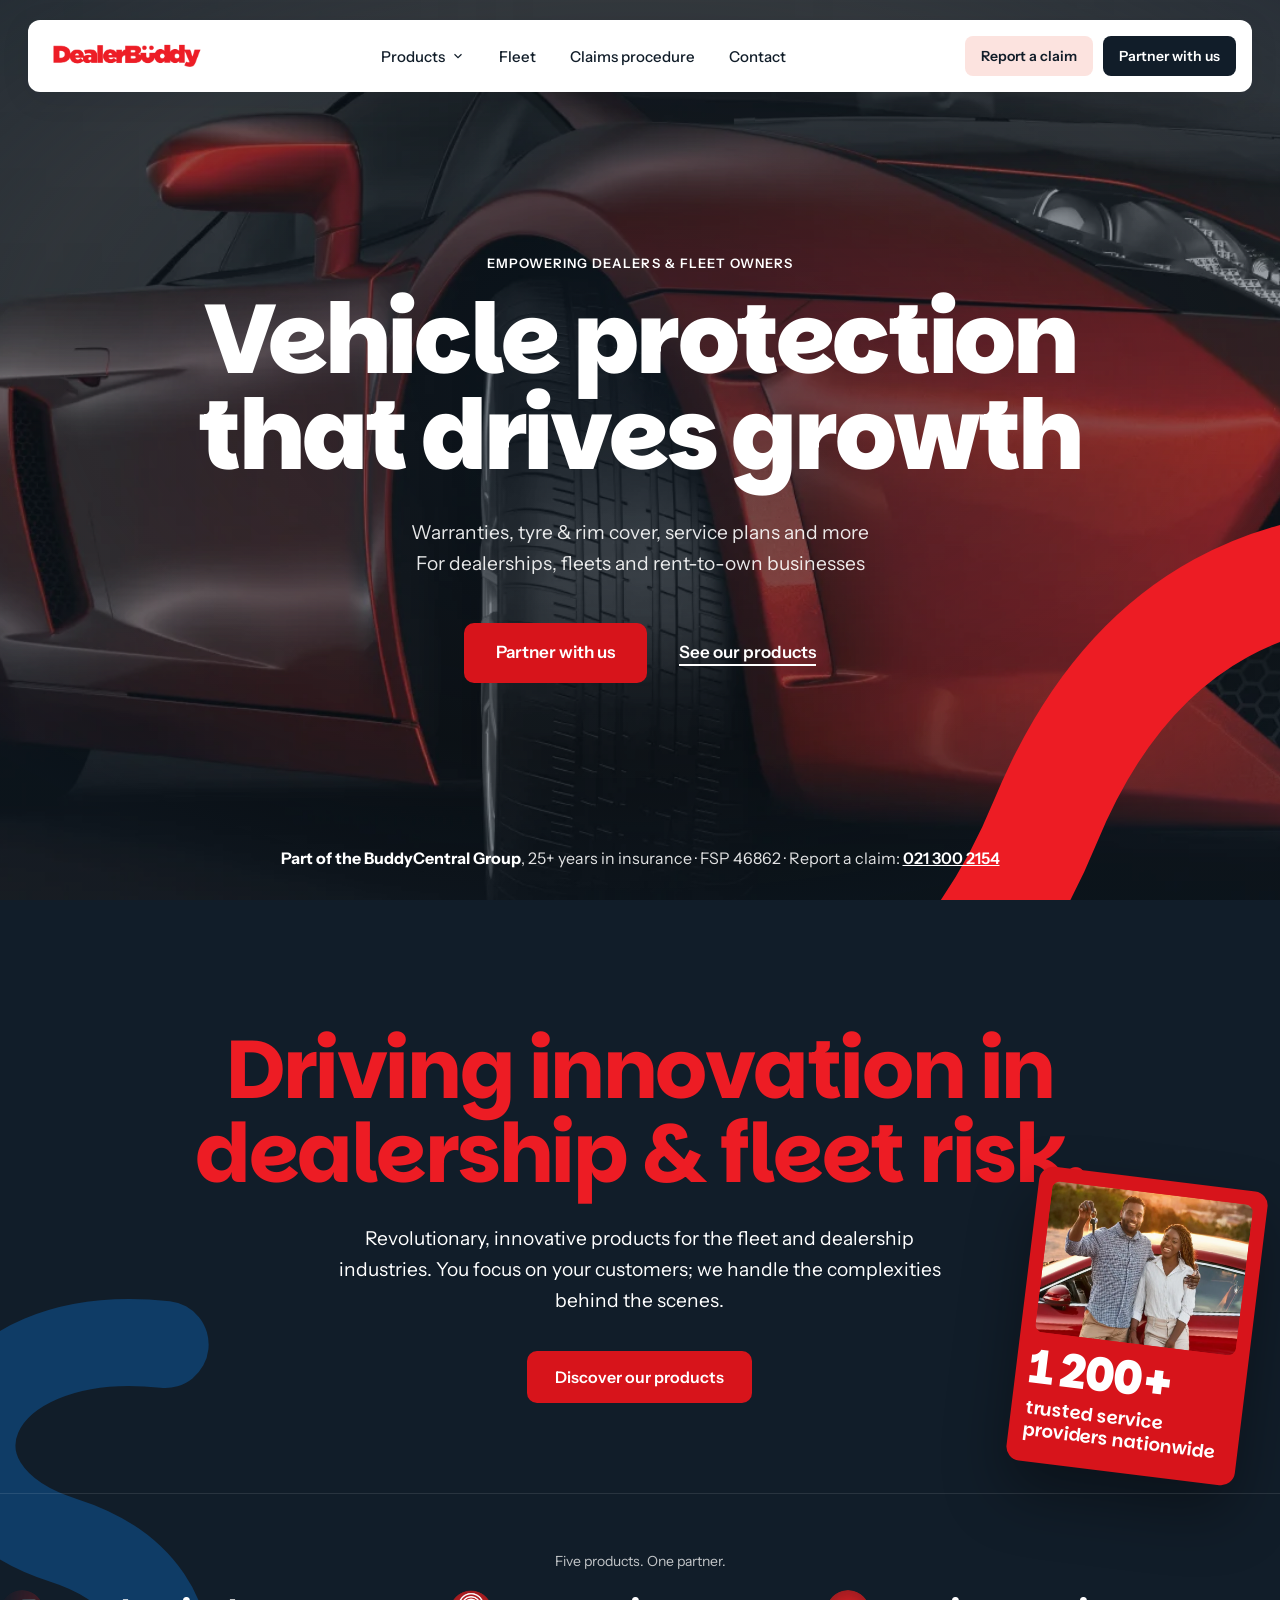
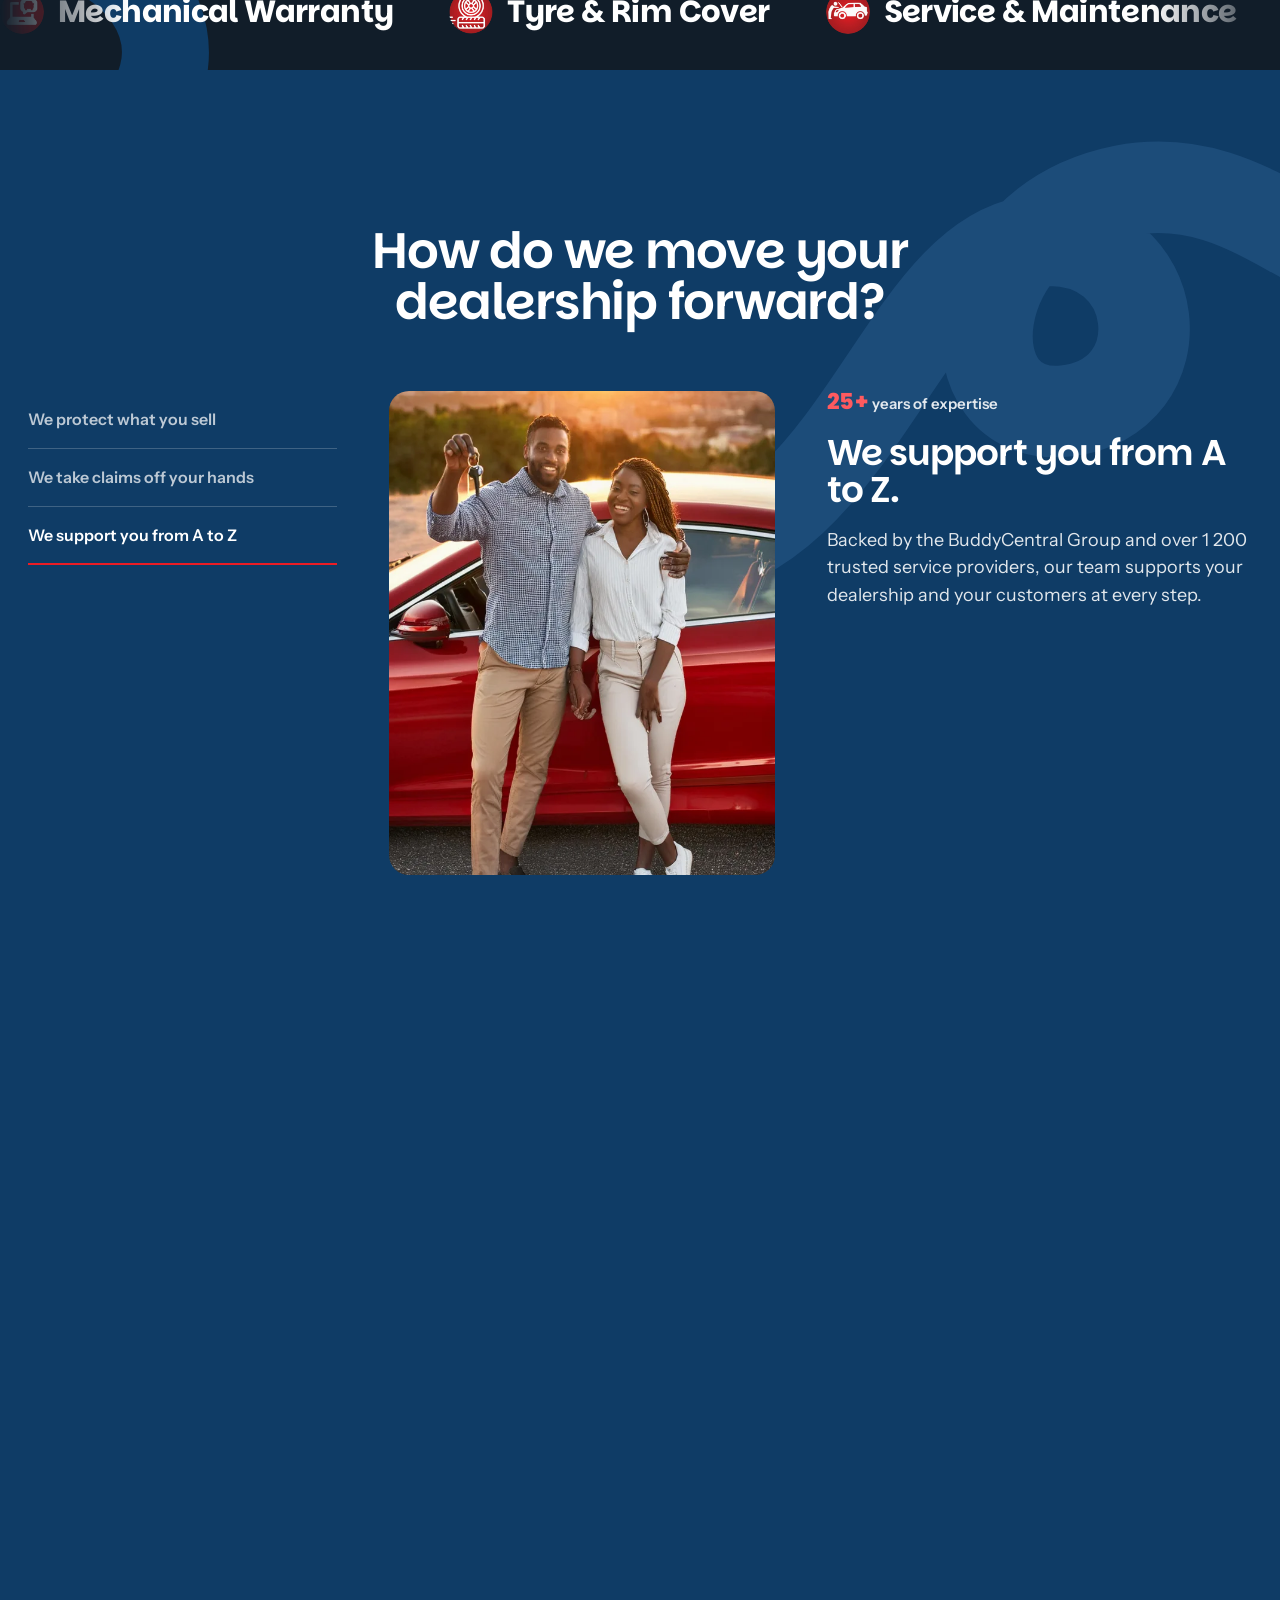
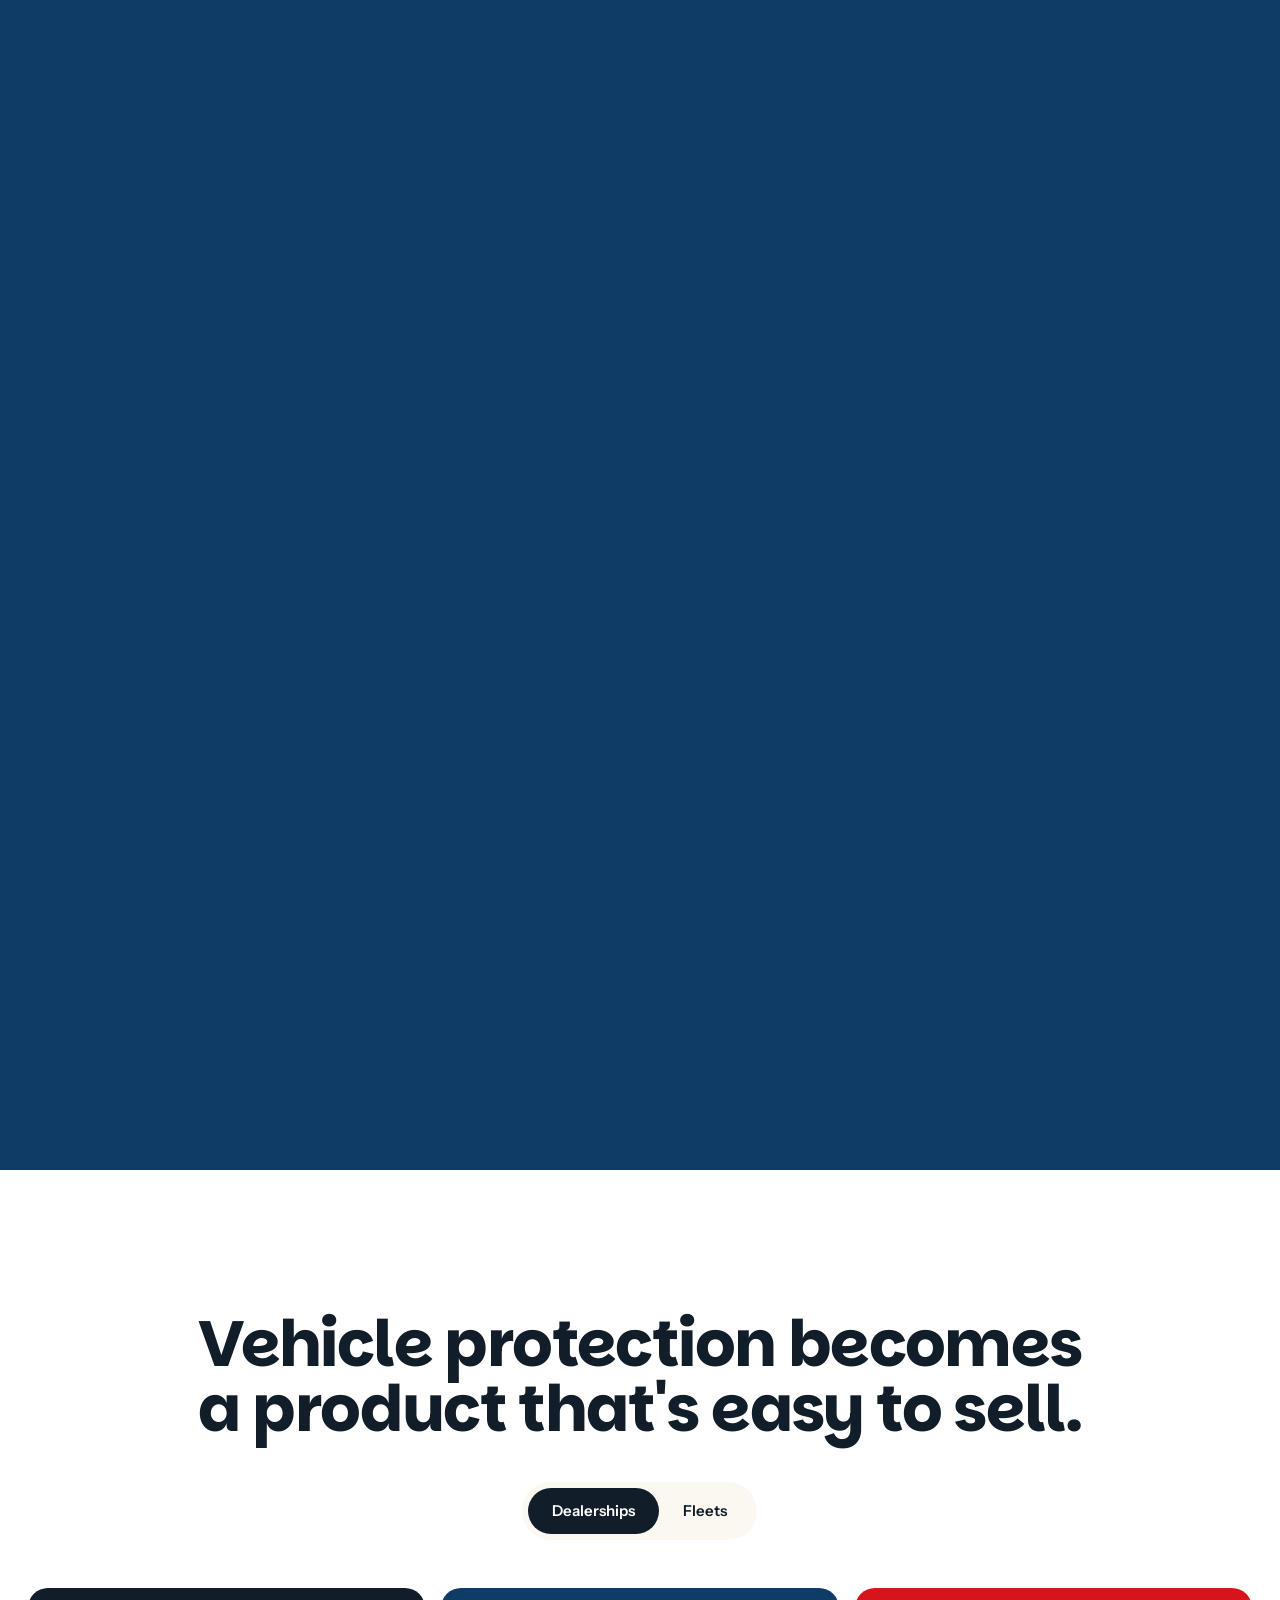
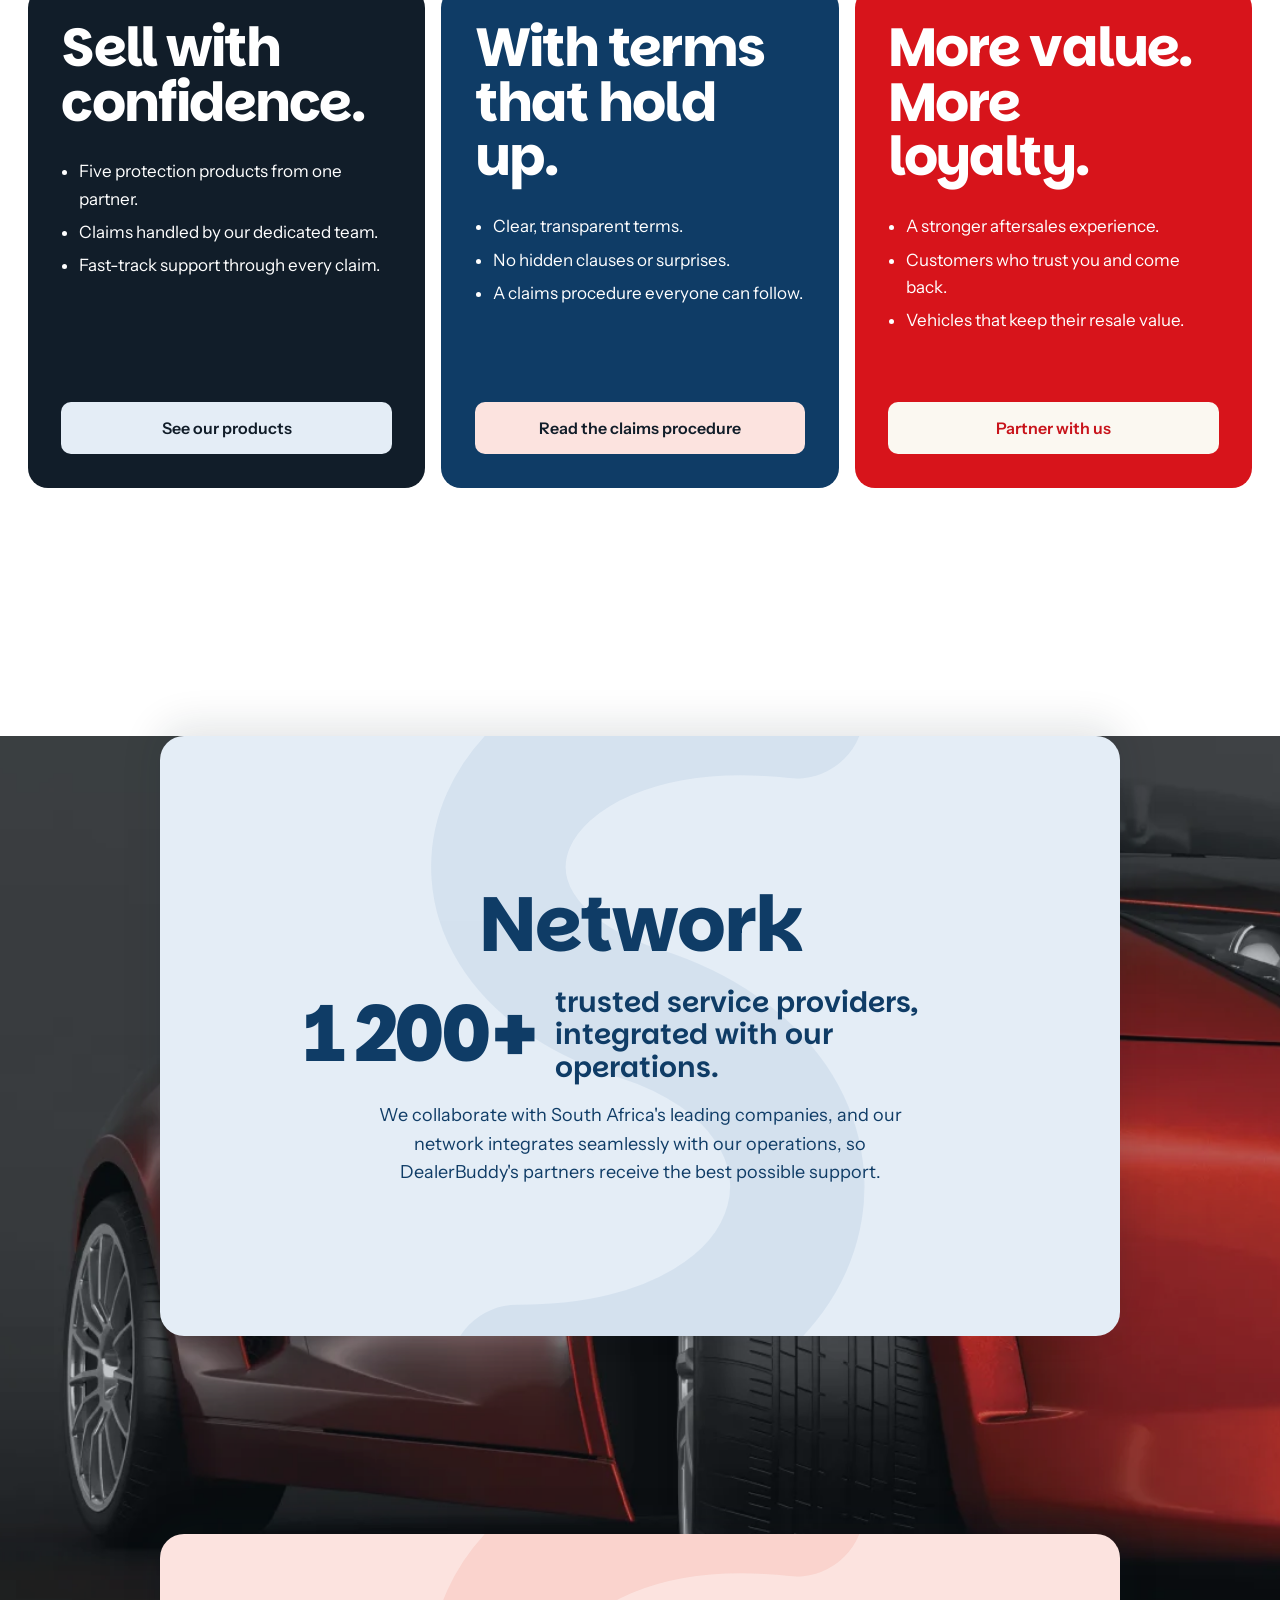
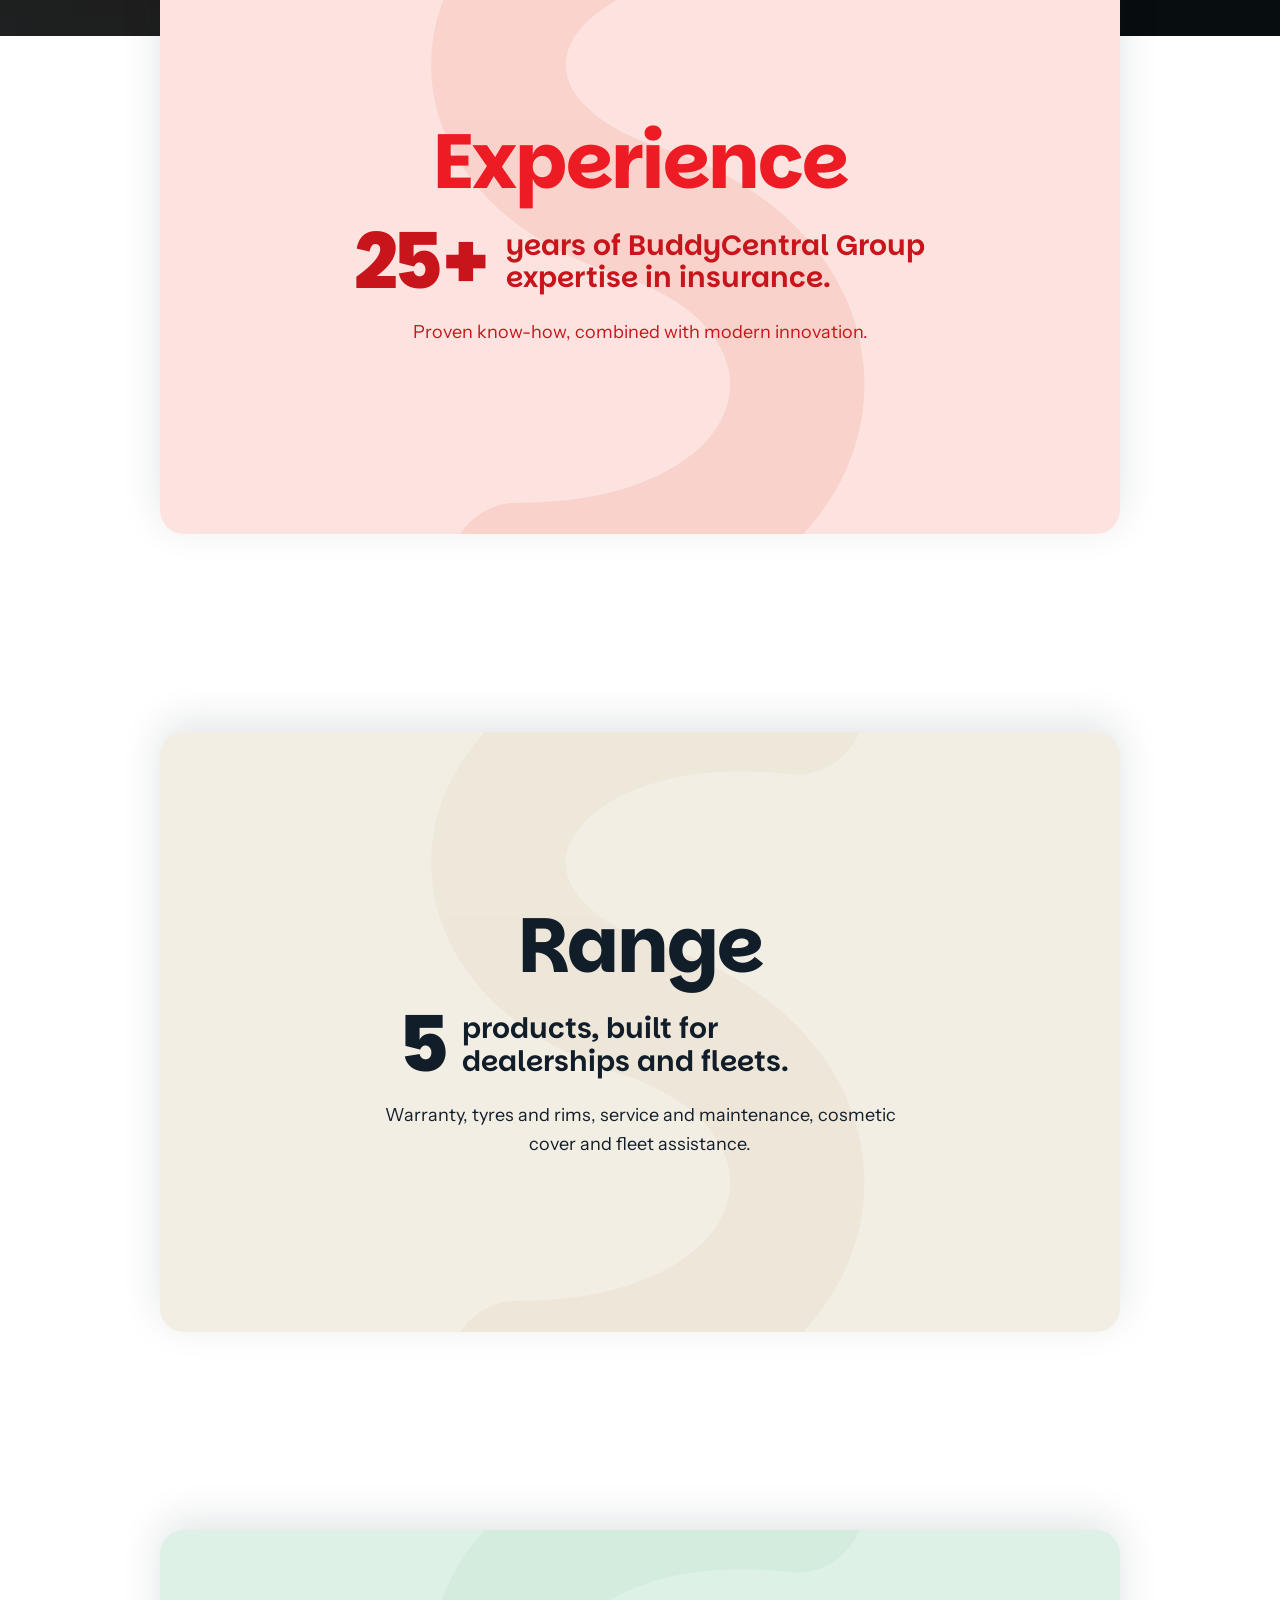
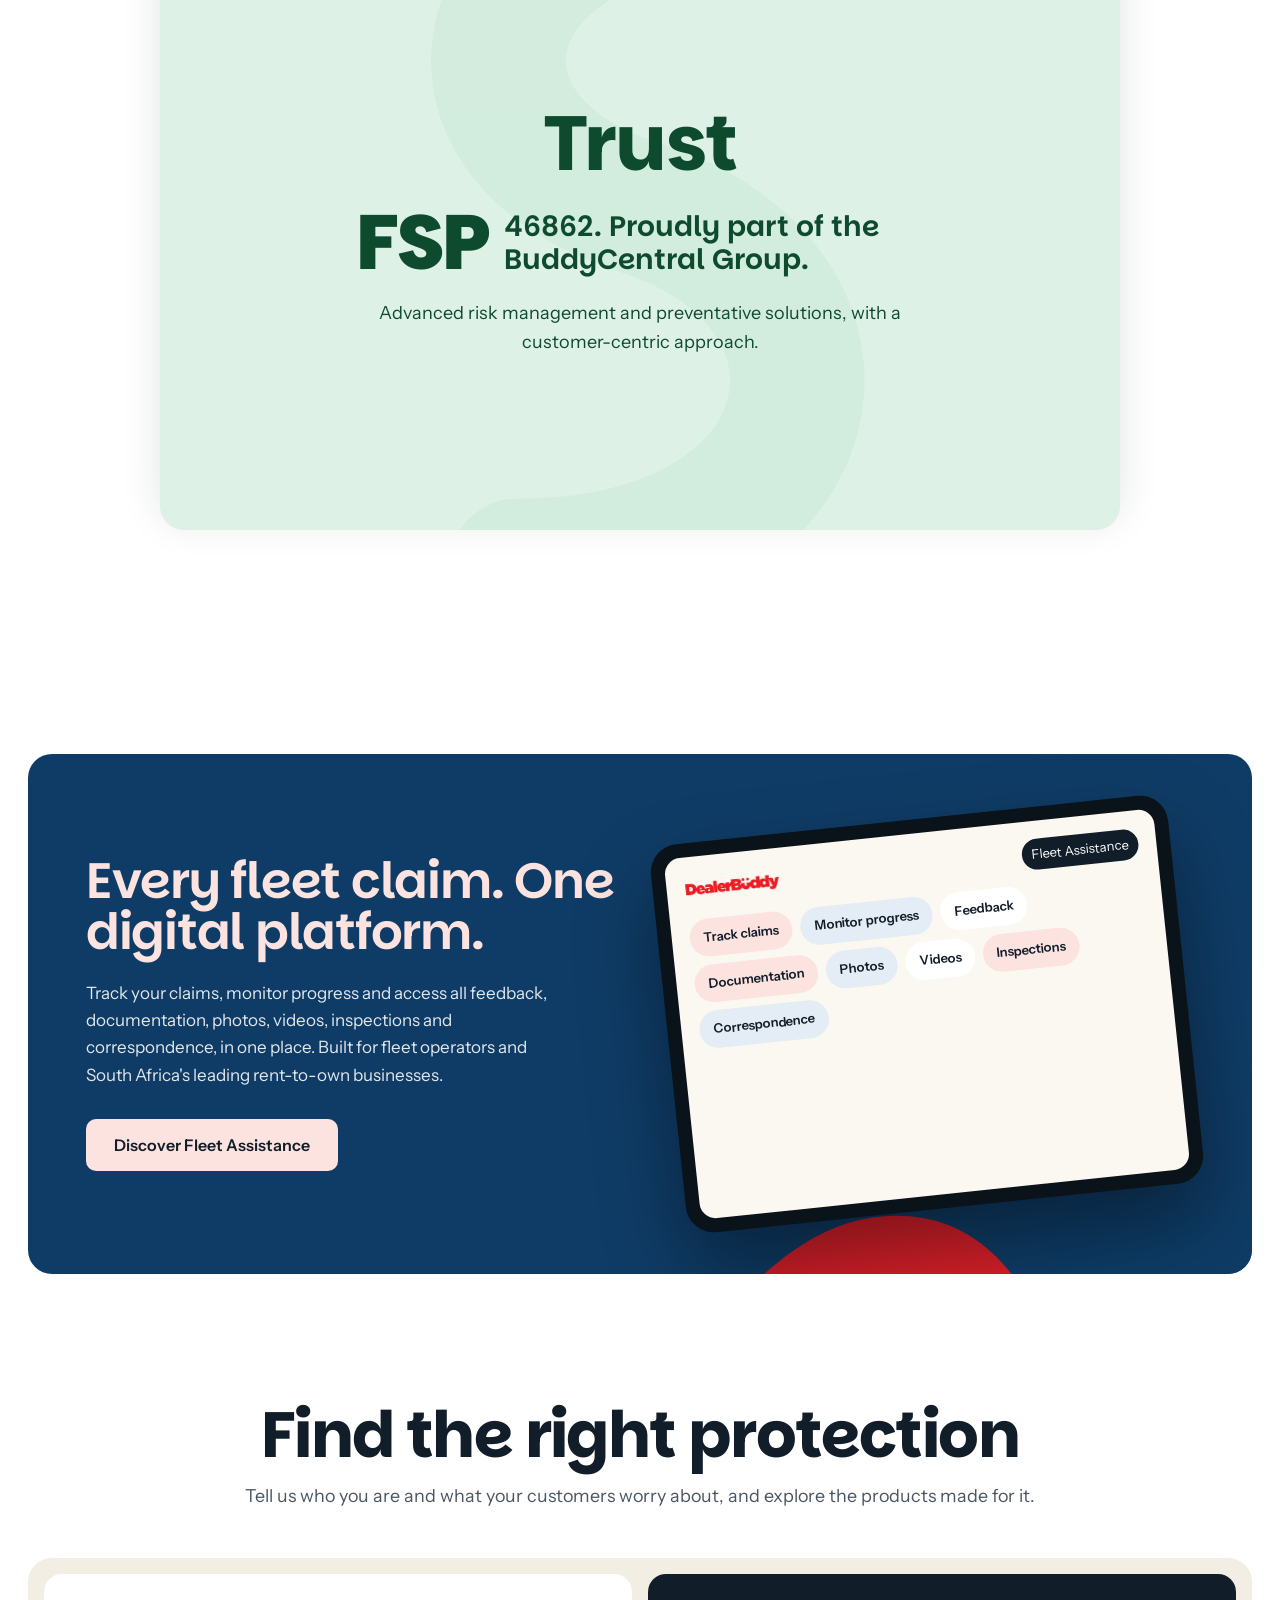
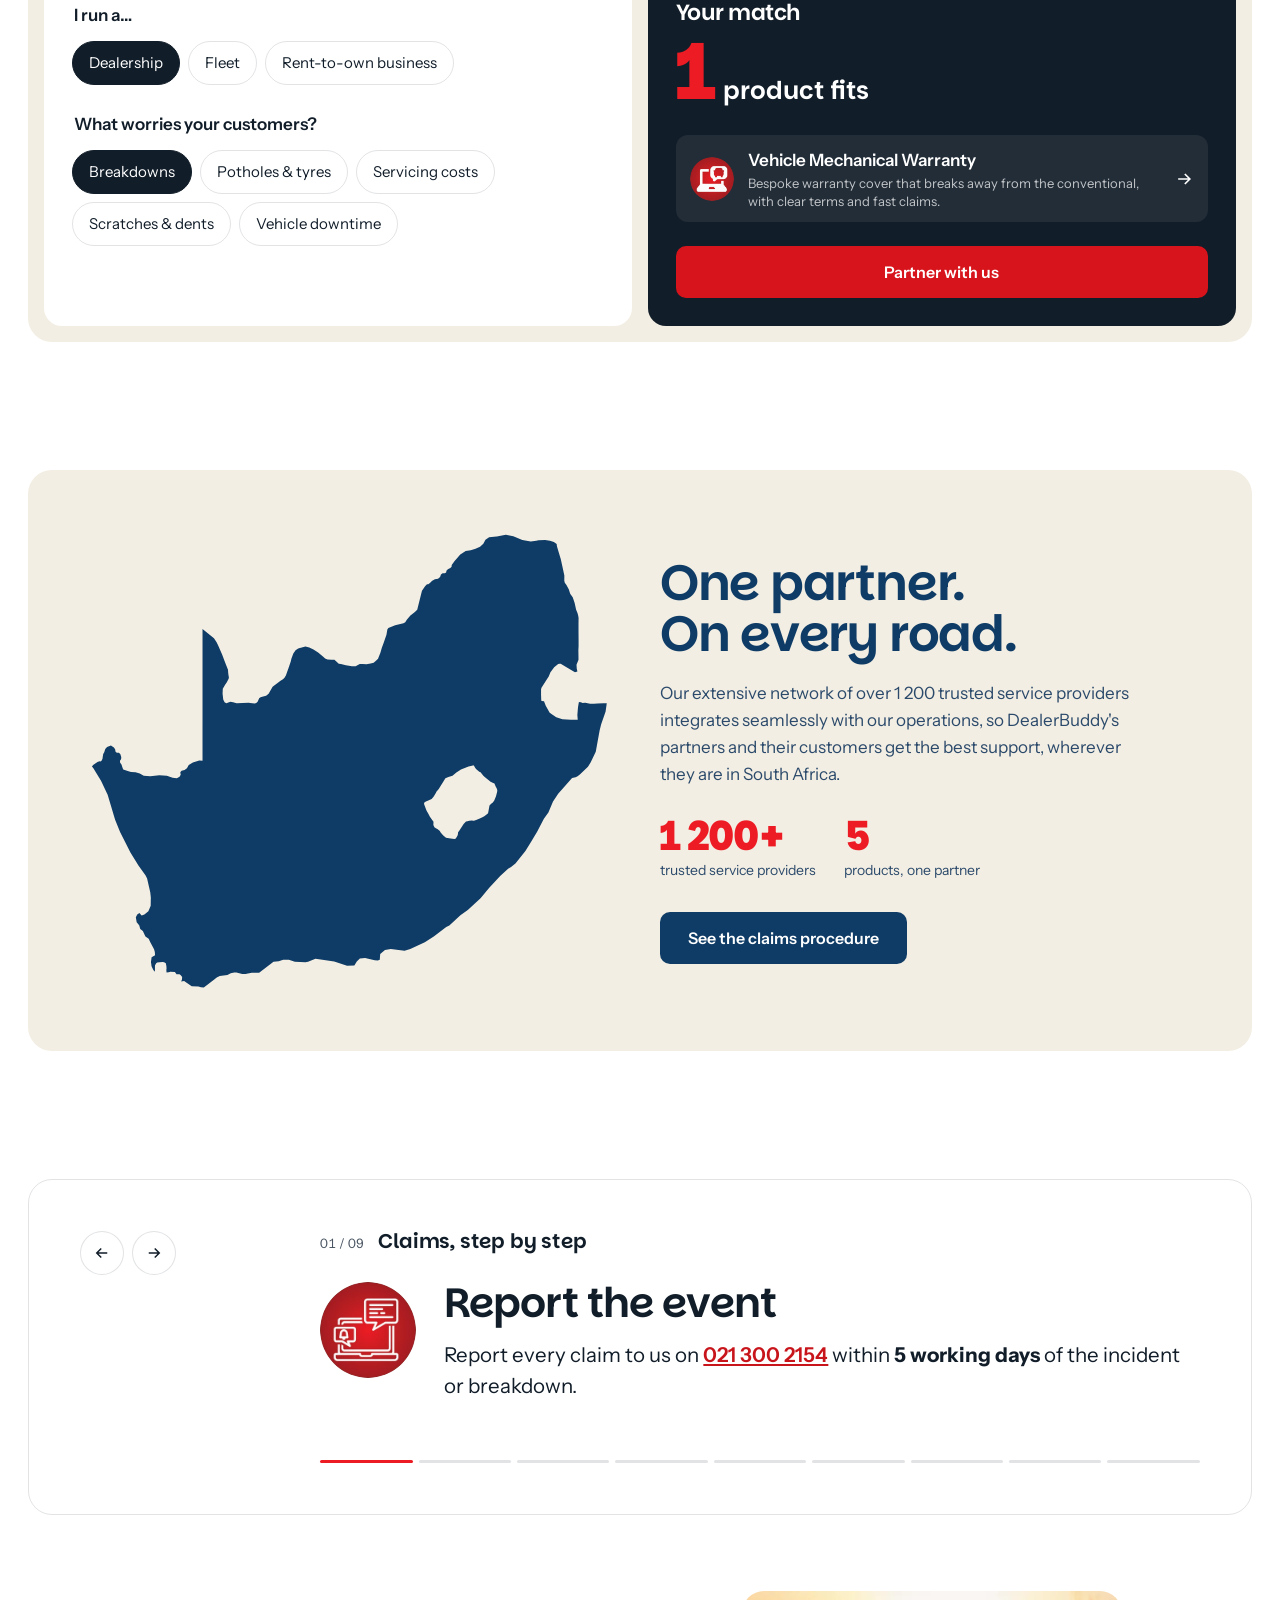
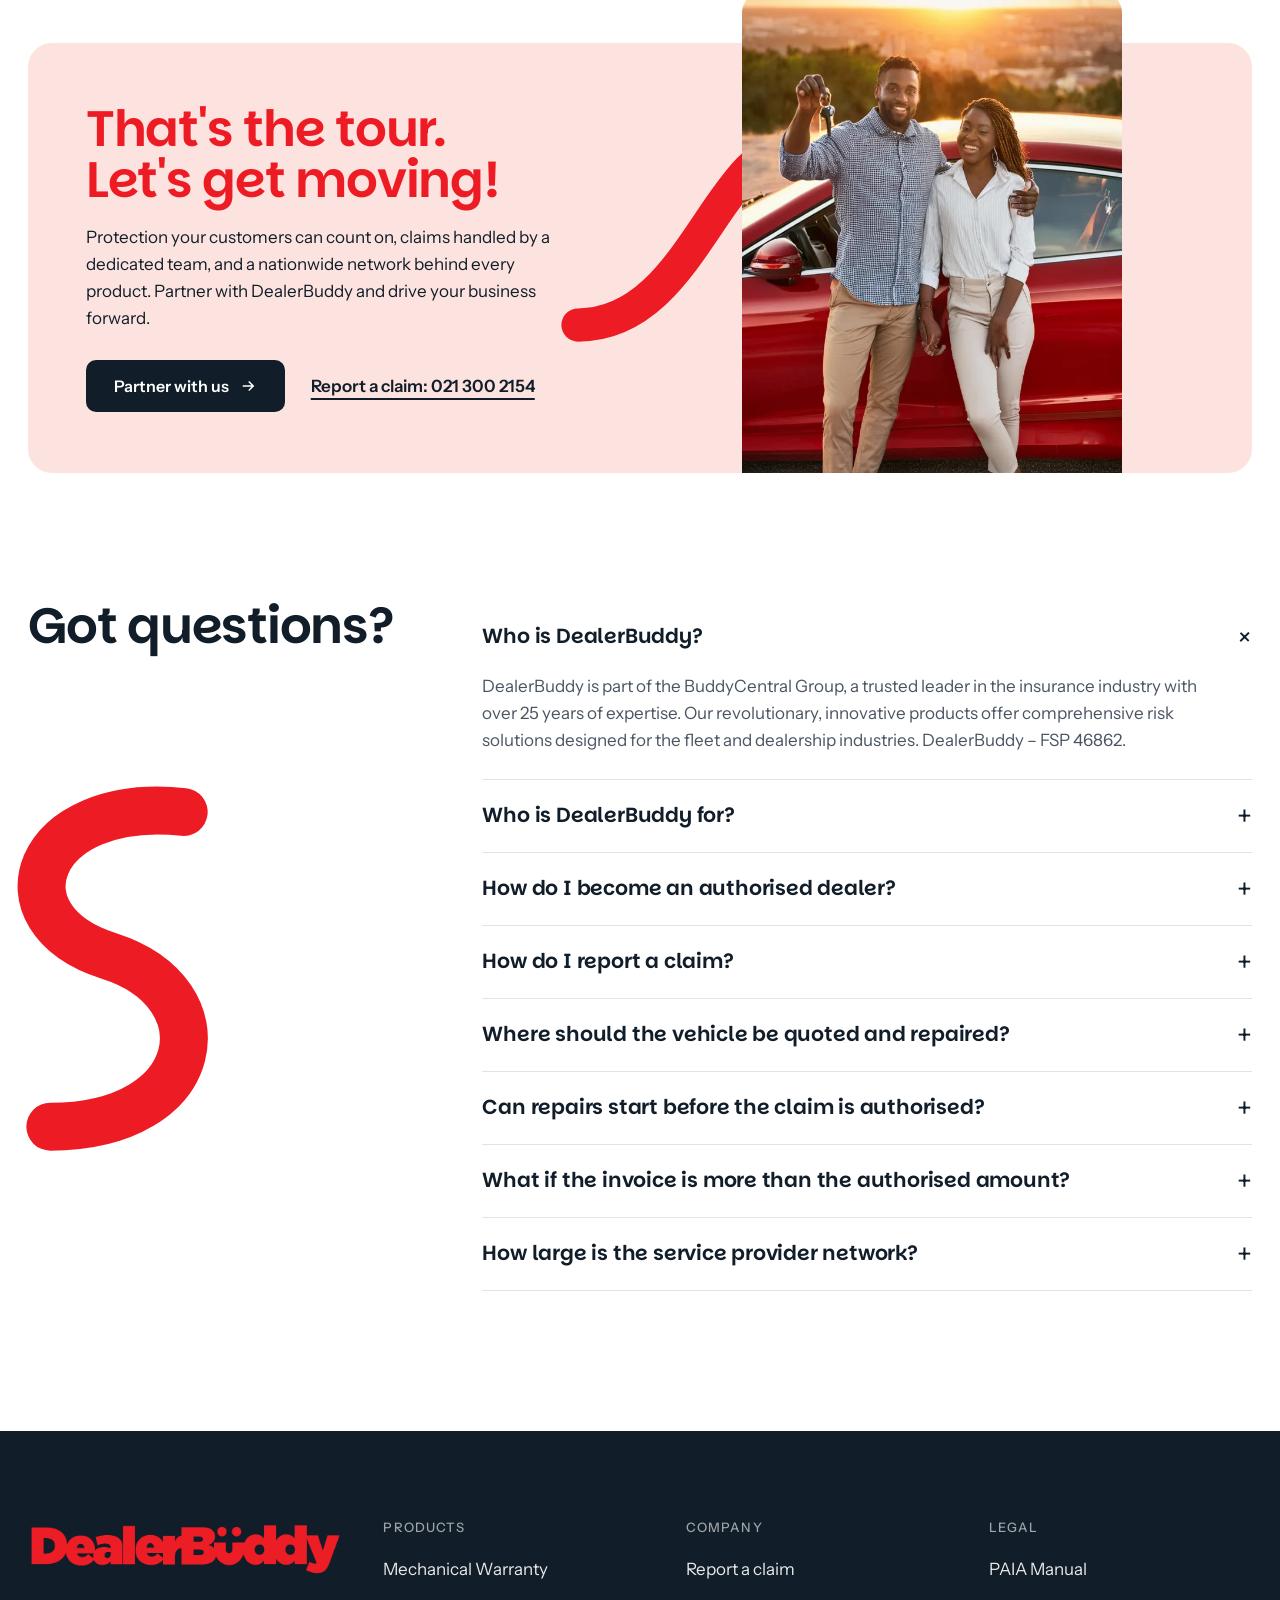
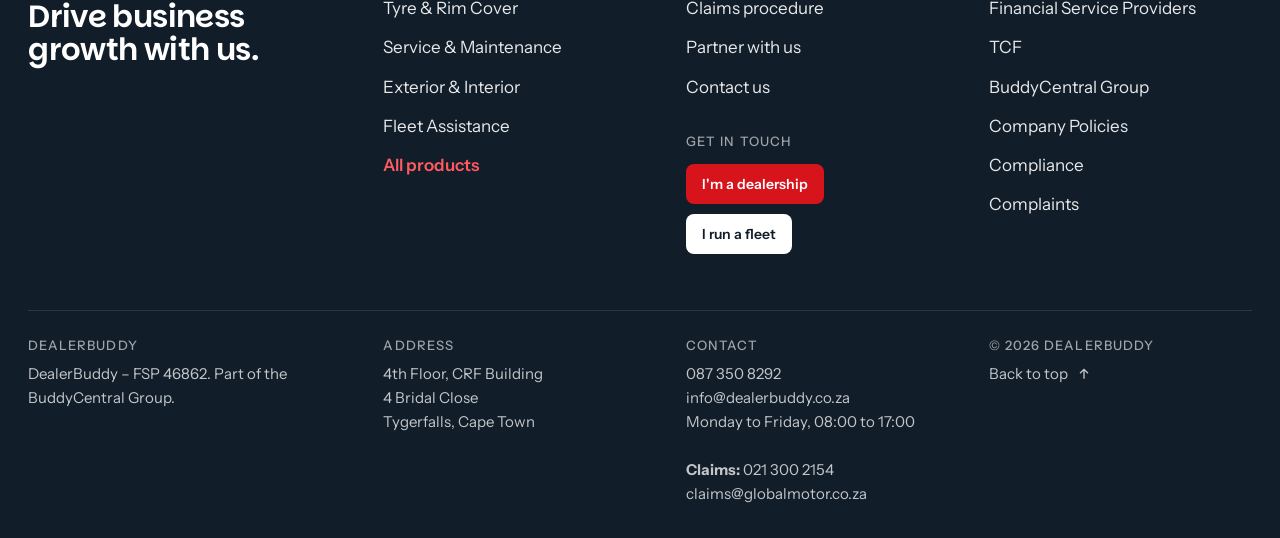
==== commit afa777ab: "Design-loop round 1 critic fixes Co-Authored-By: Claude Opus 5.5 <noreply@anthropic.com> Claude-Sess" ====
--- a/public/index.html
+++ b/public/index.html
@@ -50,11 +50,11 @@
 
 <section class="hero" aria-labelledby="hero-title">
   <div class="hero-bg"><picture><source media="(max-width:760px)" srcset="assets/img/hero-car-960.webp"><img src="assets/img/hero-car.webp" alt="" width="1929" height="768" fetchpriority="high"></picture></div>
-  <svg class="ribbon draw " viewBox="0 0 1440 900" preserveAspectRatio="xMidYMid slice" aria-hidden="true"><path d="M-140 880 C 20 560, 250 500, 350 660 C 440 810, 560 930, 770 840 C 980 750, 1080 590, 1290 620 C 1410 640, 1490 710, 1600 690" stroke="#ED1C24" stroke-width="140" pathLength="1"/></svg>
+  <svg class="ribbon draw " viewBox="0 0 1440 900" preserveAspectRatio="xMidYMid slice" aria-hidden="true"><path d="M-120 170 C 140 120, 270 420, 190 650 C 130 820, 260 1020, 560 1050 C 900 1080, 1090 990, 1180 770 C 1250 600, 1380 520, 1580 560" stroke="#ED1C24" stroke-width="96" pathLength="1"/></svg>
   <div class="hero-in">
     <p class="kicker hero-kicker">Empowering dealers &amp; fleet owners</p>
     <h1 id="hero-title" class="d-xxl"><span>Vehicle protection</span><span>that drives growth</span></h1>
-    <p class="note">Mechanical warranties, tyre &amp; rim cover, service &amp; maintenance plans, exterior &amp; interior maintenance and fleet assistance, for dealerships, fleets and rent-to-own businesses.</p>
+    <p class="note">Warranties, tyre &amp; rim cover, service plans and more<br>For dealerships, fleets and rent-to-own businesses</p>
     <div class="actions"><a class="btn btn-red" href="partner.html">Partner with us</a><a class="link-u" href="products.html">See our products</a></div>
   </div>
   <p class="trust"><b>Part of the BuddyCentral Group</b>, 25+ years in insurance &middot; FSP 46862 &middot; Report a claim: <a href="tel:+27213002154">021 300 2154</a></p>
@@ -65,7 +65,7 @@
   <div class="wrap intro-in">
     <div class="intro-copy">
       <h2 id="intro-title" class="d-xl" data-r>Driving innovation in dealership &amp; fleet risk.</h2>
-      <p data-r>Revolutionary, innovative products built for the fleet and dealership industries. We streamline vehicle management, so dealerships and rent-to-own businesses can focus on their customers while we handle the complexities behind the scenes. We collaborate with South Africa's leading companies to deliver top-tier service and exceptional value.</p>
+      <p data-r>Revolutionary, innovative products for the fleet and dealership industries. You focus on your customers; we handle the complexities behind the scenes.</p>
       <a class="btn btn-red" href="products.html" data-r>Discover our products</a>
     </div>
     <div class="tilt" data-r="scale">
@@ -83,7 +83,7 @@
   <div class="how-track">
     <div class="trigs" aria-hidden="true"><div class="trig"></div><div class="trig"></div><div class="trig"></div></div>
     <div class="how-pin">
-      <svg class="ribbon " viewBox="0 0 800 600" preserveAspectRatio="xMidYMid slice" aria-hidden="true"><path d="M-40 520 C 200 520, 250 150, 420 140 C 570 130, 590 330, 450 345 C 310 360, 320 120, 520 80 C 680 50, 760 200, 860 160" stroke="#B9CDE2" stroke-width="110" pathLength="1"/></svg>
+      <svg class="ribbon " viewBox="0 0 800 600" preserveAspectRatio="xMidYMid slice" aria-hidden="true"><path d="M-40 520 C 200 520, 250 150, 420 140 C 570 130, 590 330, 450 345 C 310 360, 320 120, 520 80 C 680 50, 760 200, 860 160" stroke="#2B5C8C" stroke-width="110" pathLength="1"/></svg>
       <div class="wrap">
         <h2 id="how-title" class="d-m">How do we move your dealership forward?</h2>
         <div class="how-grid">
@@ -99,7 +99,7 @@
           </div>
           <div class="how-copy">
             <div class="panel" id="how-1" role="tabpanel" aria-labelledby="how-t1"><p class="stat"><b>5</b> products</p><h3>We protect what you sell.</h3><p>Mechanical warranty, tyre and rim cover, service and maintenance plans, exterior and interior maintenance, and fleet assistance: protection your customers value, from one partner.</p></div>
-            <div class="panel" id="how-2" role="tabpanel" aria-labelledby="how-t2"><p class="stat"><b>5</b> working days to report a claim</p><h3>We take claims off your hands.</h3><p>Report the event, have the vehicle quoted, and our claims department validates the quote and authorises the repair. Hassle-free claims processing with fast-track support at every step.</p></div>
+            <div class="panel" id="how-2" role="tabpanel" aria-labelledby="how-t2"><p class="stat"><b>5</b> working days to report a claim</p><h3>We take claims off your hands.</h3><p>Report the event, have the vehicle quoted, and our claims department reviews it. If the claim is approved, we issue an authorisation number and the authorised amount. Hassle-free claims processing with fast-track support at every step.</p></div>
             <div class="panel" id="how-3" role="tabpanel" aria-labelledby="how-t3"><p class="stat"><b>25+</b> years of expertise</p><h3>We support you from A to Z.</h3><p>Backed by the BuddyCentral Group and over 1 200 trusted service providers, our team supports your dealership and your customers at every step.</p></div>
           </div>
         </div>
@@ -113,14 +113,14 @@
     <h2 id="ben-title" class="d-l" data-r>Vehicle protection becomes a product that's easy to sell.</h2>
     <div class="seg" data-seg role="group" aria-label="Show benefits for"><button type="button" data-for="dealer" aria-pressed="true">Dealerships</button><button type="button" data-for="fleet" aria-pressed="false">Fleets</button></div>
     <div class="cards3" data-pane="dealer">
-      <article class="c3 k-ink" data-r><h3>We genuinely make selling easier.</h3><ul><li>Five protection products from one partner.</li><li>Claims handled by our dedicated team.</li><li>Fast-track support through every claim.</li></ul><a class="btn" href="products.html">See our products</a></article>
+      <article class="c3 k-ink" data-r><h3>Sell with confidence.</h3><ul><li>Five protection products from one partner.</li><li>Claims handled by our dedicated team.</li><li>Fast-track support through every claim.</li></ul><a class="btn" href="products.html">See our products</a></article>
       <article class="c3 k-blue" data-r><h3>With terms that hold up.</h3><ul><li>Clear, transparent terms.</li><li>No hidden clauses or surprises.</li><li>A claims procedure everyone can follow.</li></ul><a class="btn" href="claims.html">Read the claims procedure</a></article>
       <article class="c3 k-red" data-r><h3>More value. More loyalty.</h3><ul><li>A stronger aftersales experience.</li><li>Customers who trust you and come back.</li><li>Vehicles that keep their resale value.</li></ul><a class="btn" href="partner.html">Partner with us</a></article>
     </div>
     <div class="cards3" data-pane="fleet" hidden>
       <article class="c3 k-ink" data-r><h3>Less downtime. More uptime.</h3><ul><li>Fast-tracked repairs after a claim.</li><li>1 200+ service providers nationwide.</li><li>Mechanical, maintenance and emergency help.</li></ul><a class="btn" href="fleet.html">Discover Fleet Assistance</a></article>
       <article class="c3 k-blue" data-r><h3>Costs you can control.</h3><ul><li>Expert claims assessments.</li><li>No inflated quotes or excessive pricing.</li><li>Proactive risk prevention.</li></ul><a class="btn" href="fleet.html">See how it saves</a></article>
-      <article class="c3 k-red" data-r><h3>Every claim, in one place.</h3><ul><li>Track claims and progress online.</li><li>Photos, videos and inspections.</li><li>All correspondence, together.</li></ul><a class="btn" href="contact.html">Talk to our team</a></article>
+      <article class="c3 k-red" data-r><h3>Every claim, in one place.</h3><ul><li>Track claims and monitor progress.</li><li>Photos, videos and inspections.</li><li>All correspondence, together.</li></ul><a class="btn" href="contact.html">Talk to our team</a></article>
     </div>
   </div>
 </section>
@@ -128,7 +128,7 @@
 <section class="stack" aria-label="Why DealerBuddy">
   <div class="stack-bg" aria-hidden="true"><img src="assets/img/hero-car.webp" alt="" width="1929" height="768" loading="lazy"></div>
   <div class="stack-cards">
-    <article class="sc k1" style="--i:0"><svg class="ribbon " viewBox="0 0 600 700" preserveAspectRatio="xMidYMid slice" aria-hidden="true"><path d="M440 60 C 160 30, 80 260, 300 330 C 520 400, 480 650, 190 650" stroke="#B9CDE2" stroke-width="120" pathLength="1"/></svg><h3>Network</h3><div class="big"><b>1 200+</b><span>trusted service providers, integrated with our operations.</span></div><p>Our network integrates seamlessly with our operations, so DealerBuddy's partners receive the best possible support.</p></article>
+    <article class="sc k1" style="--i:0"><svg class="ribbon " viewBox="0 0 600 700" preserveAspectRatio="xMidYMid slice" aria-hidden="true"><path d="M440 60 C 160 30, 80 260, 300 330 C 520 400, 480 650, 190 650" stroke="#B9CDE2" stroke-width="120" pathLength="1"/></svg><h3>Network</h3><div class="big"><b>1 200+</b><span>trusted service providers, integrated with our operations.</span></div><p>We collaborate with South Africa's leading companies, and our network integrates seamlessly with our operations, so DealerBuddy's partners receive the best possible support.</p></article>
     <article class="sc k2" style="--i:1"><svg class="ribbon " viewBox="0 0 600 700" preserveAspectRatio="xMidYMid slice" aria-hidden="true"><path d="M440 60 C 160 30, 80 260, 300 330 C 520 400, 480 650, 190 650" stroke="#F5B5AB" stroke-width="120" pathLength="1"/></svg><h3>Experience</h3><div class="big"><b>25+</b><span>years of BuddyCentral Group expertise in insurance.</span></div><p>Proven know-how, combined with modern innovation.</p></article>
     <article class="sc k3" style="--i:2"><svg class="ribbon " viewBox="0 0 600 700" preserveAspectRatio="xMidYMid slice" aria-hidden="true"><path d="M440 60 C 160 30, 80 260, 300 330 C 520 400, 480 650, 190 650" stroke="#E6DCC8" stroke-width="120" pathLength="1"/></svg><h3>Range</h3><div class="big"><b>5</b><span>products, built for dealerships and fleets.</span></div><p>Warranty, tyres and rims, service and maintenance, cosmetic cover and fleet assistance.</p></article>
     <article class="sc k4" style="--i:3"><svg class="ribbon " viewBox="0 0 600 700" preserveAspectRatio="xMidYMid slice" aria-hidden="true"><path d="M440 60 C 160 30, 80 260, 300 330 C 520 400, 480 650, 190 650" stroke="#BFE3CF" stroke-width="120" pathLength="1"/></svg><h3>Trust</h3><div class="big"><b>FSP</b><span>46862. Proudly part of the BuddyCentral Group.</span></div><p>Advanced risk management and preventative solutions, with a customer-centric approach.</p></article>
@@ -186,10 +186,10 @@
   <div class="wrap">
     <div class="mp" data-r>
       <div class="mp-map" aria-hidden="true">
-        <svg viewBox="-20 -20 840 743"><path class="land" d="M628.6 2.7 L629.2 2.6 L643.1 0.0 L654.8 2.1 L668.8 8.1 L681.9 10.2 L694.2 8.4 L704.1 8.0 L711.8 9.0 L717.8 11.1 L722.2 14.2 L722.5 17.2 L722.8 18.5 L725.1 26.2 L728.6 37.8 L730.9 48.4 L734.1 63.1 L734.0 71.2 L734.8 74.3 L737.6 78.3 L741.1 85.0 L742.3 88.8 L743.4 91.7 L747.1 97.1 L750.0 105.4 L752.4 116.3 L754.5 121.5 L755.3 124.1 L756.2 128.8 L756.1 138.7 L756.1 150.1 L756.2 162.9 L756.2 173.4 L755.9 178.8 L756.1 193.9 L753.0 201.9 L753.4 208.1 L754.4 212.1 L753.1 212.7 L750.6 213.4 L739.4 207.0 L728.4 200.3 L726.8 200.1 L724.5 200.8 L718.3 205.7 L712.5 213.4 L709.8 219.9 L705.5 226.6 L698.6 237.4 L697.9 239.8 L697.9 248.6 L698.2 257.0 L698.8 258.1 L702.5 258.5 L705.2 265.4 L711.3 276.3 L721.5 283.3 L731.1 286.5 L744.3 287.3 L754.9 287.1 L754.3 279.7 L755.3 267.9 L756.6 259.9 L758.1 259.6 L760.8 260.3 L762.4 261.1 L766.6 260.8 L774.1 262.4 L780.1 262.2 L785.5 262.0 L794.7 261.8 L800.0 261.7 L798.2 274.5 L791.2 294.6 L788.9 303.9 L782.9 336.8 L775.1 353.4 L770.8 360.3 L758.2 372.4 L754.7 374.9 L751.6 376.5 L746.1 377.9 L724.5 402.4 L716.5 414.2 L709.3 431.5 L702.3 441.0 L691.8 461.2 L682.5 476.8 L673.6 491.0 L658.1 510.6 L651.3 516.2 L646.7 518.8 L634.4 530.2 L617.1 548.5 L603.9 564.7 L584.1 583.0 L572.6 591.1 L555.4 606.9 L550.6 609.3 L531.2 624.0 L517.3 632.9 L494.7 643.3 L485.8 646.2 L464.4 643.5 L455.4 644.9 L448.0 651.2 L447.3 660.2 L444.2 661.5 L439.4 661.1 L424.5 657.4 L416.4 658.1 L411.6 662.9 L407.8 669.0 L396.5 669.3 L376.5 663.0 L352.8 659.2 L347.4 658.7 L335.9 663.4 L331.9 664.1 L315.3 663.1 L306.0 660.1 L297.2 660.1 L290.4 662.6 L282.2 663.4 L259.9 680.3 L248.5 680.3 L238.6 682.3 L233.7 682.2 L224.5 679.9 L221.1 680.0 L215.8 681.1 L210.6 684.0 L198.7 685.3 L194.0 687.9 L173.9 703.3 L169.3 702.7 L165.6 701.7 L155.1 701.5 L143.3 693.3 L138.7 693.8 L139.9 691.3 L140.3 687.0 L137.8 683.9 L136.1 682.5 L131.5 682.8 L129.0 679.1 L121.9 678.7 L119.4 679.6 L116.0 679.8 L115.7 676.1 L116.0 673.7 L115.8 670.1 L114.9 665.6 L112.2 664.2 L110.0 663.6 L105.0 663.9 L101.5 664.4 L99.9 665.7 L98.0 668.9 L98.0 678.9 L95.5 676.0 L92.7 670.1 L91.8 663.7 L92.8 656.2 L98.2 653.3 L97.8 648.2 L96.6 643.8 L90.6 632.6 L88.3 627.4 L83.2 623.9 L79.2 615.5 L75.2 612.4 L73.5 606.5 L69.6 601.8 L68.3 594.3 L70.5 590.0 L73.9 587.7 L77.3 591.4 L81.6 590.0 L87.8 584.6 L91.4 576.4 L91.6 563.3 L90.7 555.1 L85.8 534.0 L83.5 529.1 L72.6 514.0 L59.9 493.7 L43.8 461.8 L36.1 442.6 L24.5 403.8 L14.2 381.9 L1.6 361.4 L0.0 360.1 L1.9 357.6 L8.7 352.9 L11.8 351.6 L13.4 352.2 L15.0 350.9 L16.5 347.7 L16.9 344.7 L17.6 340.4 L19.2 337.9 L20.8 332.8 L23.6 329.6 L29.6 327.4 L34.2 330.3 L36.1 333.1 L36.8 336.8 L38.8 338.6 L42.1 338.4 L44.3 340.7 L45.7 345.4 L45.4 348.7 L43.6 350.8 L43.8 353.6 L46.2 357.0 L47.1 360.3 L48.7 364.6 L56.9 367.1 L60.9 368.5 L67.8 368.9 L74.4 370.9 L80.6 374.2 L90.7 375.0 L104.8 373.3 L116.4 374.1 L125.5 377.3 L132.1 378.0 L136.2 375.9 L138.0 372.9 L137.4 369.0 L139.4 366.5 L144.0 365.5 L147.7 362.5 L150.5 357.7 L156.9 353.8 L166.9 350.7 L171.9 350.8 L171.9 343.0 L171.9 318.2 L171.9 293.5 L171.9 268.7 L171.9 244.0 L171.9 219.2 L171.9 194.5 L171.9 169.7 L171.9 146.4 L174.3 148.1 L189.7 160.5 L193.8 167.0 L195.9 171.1 L202.5 186.1 L207.5 199.6 L211.5 209.7 L211.8 214.4 L212.4 218.9 L212.9 221.1 L212.5 223.6 L209.7 229.1 L206.8 233.4 L203.4 239.1 L203.1 246.8 L204.1 255.7 L206.2 260.2 L208.9 261.7 L215.3 259.4 L219.3 260.1 L225.0 261.8 L243.7 260.8 L245.9 261.3 L253.0 262.0 L255.4 261.2 L257.5 259.3 L259.9 253.9 L262.1 252.2 L266.1 251.3 L270.7 249.8 L274.6 246.7 L280.8 236.1 L293.1 226.6 L296.9 224.4 L299.3 221.8 L301.4 218.4 L305.7 206.5 L309.0 196.6 L310.1 191.9 L313.0 184.3 L316.5 179.4 L320.0 176.8 L321.7 176.2 L326.1 174.9 L331.8 173.6 L337.8 175.0 L344.3 178.0 L351.5 182.9 L359.0 189.1 L362.4 192.2 L366.1 193.6 L372.6 194.1 L376.9 194.0 L383.6 200.1 L387.0 200.5 L394.6 202.4 L404.0 204.3 L409.8 204.1 L416.2 200.7 L420.7 200.6 L426.6 200.9 L433.1 200.0 L437.8 198.5 L441.4 195.7 L444.6 192.5 L448.3 183.2 L450.4 175.6 L453.7 166.9 L457.7 155.2 L459.1 147.0 L460.6 144.7 L466.4 142.2 L471.2 140.5 L484.2 137.3 L486.9 135.6 L489.3 131.7 L494.9 125.2 L501.9 119.7 L505.5 116.5 L512.1 90.0 L512.9 86.7 L517.7 79.7 L520.7 76.7 L522.6 76.6 L525.3 74.8 L528.8 71.1 L533.0 68.8 L537.8 68.0 L541.0 65.6 L542.4 61.6 L544.9 59.6 L548.4 59.7 L550.4 58.5 L550.9 55.8 L553.1 53.5 L556.9 51.6 L558.9 49.4 L559.1 46.8 L563.6 40.5 L572.4 30.5 L580.8 24.9 L588.6 23.7 L596.1 21.7 L603.1 18.6 L608.2 13.8 L611.5 7.4 L617.2 3.7 L628.6 2.7Z M598.1 442.7 L606.1 439.1 L609.7 437.0 L612.3 435.2 L615.6 432.5 L616.8 425.9 L617.8 420.4 L620.4 417.6 L623.0 415.8 L625.2 412.9 L627.9 406.0 L629.7 399.1 L629.9 396.4 L628.9 393.5 L627.2 390.5 L625.5 386.4 L623.5 385.7 L619.5 383.4 L613.7 378.8 L608.6 374.8 L603.9 368.9 L601.9 367.9 L597.3 364.0 L595.4 361.7 L594.0 359.0 L592.7 358.1 L590.6 358.8 L585.2 360.0 L573.5 364.7 L566.3 369.1 L560.3 374.3 L554.0 376.3 L549.3 378.0 L545.7 384.0 L542.3 389.5 L539.2 394.5 L537.4 396.7 L535.8 398.2 L534.2 401.4 L530.9 406.7 L527.9 410.3 L523.6 412.2 L518.2 414.7 L516.3 416.2 L516.1 418.3 L518.0 423.3 L519.9 428.1 L523.0 433.7 L525.2 437.9 L528.8 442.9 L530.8 445.8 L530.6 450.8 L531.3 452.5 L532.5 454.6 L533.4 455.1 L534.5 455.8 L537.5 457.3 L538.2 458.2 L540.3 459.9 L542.2 463.0 L546.0 467.2 L550.2 470.4 L557.4 471.7 L563.1 472.7 L565.0 472.1 L566.9 469.5 L568.5 466.2 L569.0 462.0 L570.8 459.8 L577.6 449.2 L581.3 445.2 L583.6 444.9 L586.5 444.2 L590.3 443.8 L593.1 444.2 L593.7 444.0 L598.1 442.7Z" fill-rule="evenodd"/><path class="map-ribbon" pathLength="1" d="M-60 520 C 120 380, 260 620, 400 470 C 520 340, 420 180, 560 150 C 700 120, 760 300, 880 240"/></svg>
-      </div>
-      <div>
-        <h2 id="map-title" class="d-m">Yes, we're digital.<br>But we're on every road.</h2>
+        <svg viewBox="-20 -20 840 743"><path class="land" d="M628.6 2.7 L629.2 2.6 L643.1 0.0 L654.8 2.1 L668.8 8.1 L681.9 10.2 L694.2 8.4 L704.1 8.0 L711.8 9.0 L717.8 11.1 L722.2 14.2 L722.5 17.2 L722.8 18.5 L725.1 26.2 L728.6 37.8 L730.9 48.4 L734.1 63.1 L734.0 71.2 L734.8 74.3 L737.6 78.3 L741.1 85.0 L742.3 88.8 L743.4 91.7 L747.1 97.1 L750.0 105.4 L752.4 116.3 L754.5 121.5 L755.3 124.1 L756.2 128.8 L756.1 138.7 L756.1 150.1 L756.2 162.9 L756.2 173.4 L755.9 178.8 L756.1 193.9 L753.0 201.9 L753.4 208.1 L754.4 212.1 L753.1 212.7 L750.6 213.4 L739.4 207.0 L728.4 200.3 L726.8 200.1 L724.5 200.8 L718.3 205.7 L712.5 213.4 L709.8 219.9 L705.5 226.6 L698.6 237.4 L697.9 239.8 L697.9 248.6 L698.2 257.0 L698.8 258.1 L702.5 258.5 L705.2 265.4 L711.3 276.3 L721.5 283.3 L731.1 286.5 L744.3 287.3 L754.9 287.1 L754.3 279.7 L755.3 267.9 L756.6 259.9 L758.1 259.6 L760.8 260.3 L762.4 261.1 L766.6 260.8 L774.1 262.4 L780.1 262.2 L785.5 262.0 L794.7 261.8 L800.0 261.7 L798.2 274.5 L791.2 294.6 L788.9 303.9 L782.9 336.8 L775.1 353.4 L770.8 360.3 L758.2 372.4 L754.7 374.9 L751.6 376.5 L746.1 377.9 L724.5 402.4 L716.5 414.2 L709.3 431.5 L702.3 441.0 L691.8 461.2 L682.5 476.8 L673.6 491.0 L658.1 510.6 L651.3 516.2 L646.7 518.8 L634.4 530.2 L617.1 548.5 L603.9 564.7 L584.1 583.0 L572.6 591.1 L555.4 606.9 L550.6 609.3 L531.2 624.0 L517.3 632.9 L494.7 643.3 L485.8 646.2 L464.4 643.5 L455.4 644.9 L448.0 651.2 L447.3 660.2 L444.2 661.5 L439.4 661.1 L424.5 657.4 L416.4 658.1 L411.6 662.9 L407.8 669.0 L396.5 669.3 L376.5 663.0 L352.8 659.2 L347.4 658.7 L335.9 663.4 L331.9 664.1 L315.3 663.1 L306.0 660.1 L297.2 660.1 L290.4 662.6 L282.2 663.4 L259.9 680.3 L248.5 680.3 L238.6 682.3 L233.7 682.2 L224.5 679.9 L221.1 680.0 L215.8 681.1 L210.6 684.0 L198.7 685.3 L194.0 687.9 L173.9 703.3 L169.3 702.7 L165.6 701.7 L155.1 701.5 L143.3 693.3 L138.7 693.8 L139.9 691.3 L140.3 687.0 L137.8 683.9 L136.1 682.5 L131.5 682.8 L129.0 679.1 L121.9 678.7 L119.4 679.6 L116.0 679.8 L115.7 676.1 L116.0 673.7 L115.8 670.1 L114.9 665.6 L112.2 664.2 L110.0 663.6 L105.0 663.9 L101.5 664.4 L99.9 665.7 L98.0 668.9 L98.0 678.9 L95.5 676.0 L92.7 670.1 L91.8 663.7 L92.8 656.2 L98.2 653.3 L97.8 648.2 L96.6 643.8 L90.6 632.6 L88.3 627.4 L83.2 623.9 L79.2 615.5 L75.2 612.4 L73.5 606.5 L69.6 601.8 L68.3 594.3 L70.5 590.0 L73.9 587.7 L77.3 591.4 L81.6 590.0 L87.8 584.6 L91.4 576.4 L91.6 563.3 L90.7 555.1 L85.8 534.0 L83.5 529.1 L72.6 514.0 L59.9 493.7 L43.8 461.8 L36.1 442.6 L24.5 403.8 L14.2 381.9 L1.6 361.4 L0.0 360.1 L1.9 357.6 L8.7 352.9 L11.8 351.6 L13.4 352.2 L15.0 350.9 L16.5 347.7 L16.9 344.7 L17.6 340.4 L19.2 337.9 L20.8 332.8 L23.6 329.6 L29.6 327.4 L34.2 330.3 L36.1 333.1 L36.8 336.8 L38.8 338.6 L42.1 338.4 L44.3 340.7 L45.7 345.4 L45.4 348.7 L43.6 350.8 L43.8 353.6 L46.2 357.0 L47.1 360.3 L48.7 364.6 L56.9 367.1 L60.9 368.5 L67.8 368.9 L74.4 370.9 L80.6 374.2 L90.7 375.0 L104.8 373.3 L116.4 374.1 L125.5 377.3 L132.1 378.0 L136.2 375.9 L138.0 372.9 L137.4 369.0 L139.4 366.5 L144.0 365.5 L147.7 362.5 L150.5 357.7 L156.9 353.8 L166.9 350.7 L171.9 350.8 L171.9 343.0 L171.9 318.2 L171.9 293.5 L171.9 268.7 L171.9 244.0 L171.9 219.2 L171.9 194.5 L171.9 169.7 L171.9 146.4 L174.3 148.1 L189.7 160.5 L193.8 167.0 L195.9 171.1 L202.5 186.1 L207.5 199.6 L211.5 209.7 L211.8 214.4 L212.4 218.9 L212.9 221.1 L212.5 223.6 L209.7 229.1 L206.8 233.4 L203.4 239.1 L203.1 246.8 L204.1 255.7 L206.2 260.2 L208.9 261.7 L215.3 259.4 L219.3 260.1 L225.0 261.8 L243.7 260.8 L245.9 261.3 L253.0 262.0 L255.4 261.2 L257.5 259.3 L259.9 253.9 L262.1 252.2 L266.1 251.3 L270.7 249.8 L274.6 246.7 L280.8 236.1 L293.1 226.6 L296.9 224.4 L299.3 221.8 L301.4 218.4 L305.7 206.5 L309.0 196.6 L310.1 191.9 L313.0 184.3 L316.5 179.4 L320.0 176.8 L321.7 176.2 L326.1 174.9 L331.8 173.6 L337.8 175.0 L344.3 178.0 L351.5 182.9 L359.0 189.1 L362.4 192.2 L366.1 193.6 L372.6 194.1 L376.9 194.0 L383.6 200.1 L387.0 200.5 L394.6 202.4 L404.0 204.3 L409.8 204.1 L416.2 200.7 L420.7 200.6 L426.6 200.9 L433.1 200.0 L437.8 198.5 L441.4 195.7 L444.6 192.5 L448.3 183.2 L450.4 175.6 L453.7 166.9 L457.7 155.2 L459.1 147.0 L460.6 144.7 L466.4 142.2 L471.2 140.5 L484.2 137.3 L486.9 135.6 L489.3 131.7 L494.9 125.2 L501.9 119.7 L505.5 116.5 L512.1 90.0 L512.9 86.7 L517.7 79.7 L520.7 76.7 L522.6 76.6 L525.3 74.8 L528.8 71.1 L533.0 68.8 L537.8 68.0 L541.0 65.6 L542.4 61.6 L544.9 59.6 L548.4 59.7 L550.4 58.5 L550.9 55.8 L553.1 53.5 L556.9 51.6 L558.9 49.4 L559.1 46.8 L563.6 40.5 L572.4 30.5 L580.8 24.9 L588.6 23.7 L596.1 21.7 L603.1 18.6 L608.2 13.8 L611.5 7.4 L617.2 3.7 L628.6 2.7Z M598.1 442.7 L606.1 439.1 L609.7 437.0 L612.3 435.2 L615.6 432.5 L616.8 425.9 L617.8 420.4 L620.4 417.6 L623.0 415.8 L625.2 412.9 L627.9 406.0 L629.7 399.1 L629.9 396.4 L628.9 393.5 L627.2 390.5 L625.5 386.4 L623.5 385.7 L619.5 383.4 L613.7 378.8 L608.6 374.8 L603.9 368.9 L601.9 367.9 L597.3 364.0 L595.4 361.7 L594.0 359.0 L592.7 358.1 L590.6 358.8 L585.2 360.0 L573.5 364.7 L566.3 369.1 L560.3 374.3 L554.0 376.3 L549.3 378.0 L545.7 384.0 L542.3 389.5 L539.2 394.5 L537.4 396.7 L535.8 398.2 L534.2 401.4 L530.9 406.7 L527.9 410.3 L523.6 412.2 L518.2 414.7 L516.3 416.2 L516.1 418.3 L518.0 423.3 L519.9 428.1 L523.0 433.7 L525.2 437.9 L528.8 442.9 L530.8 445.8 L530.6 450.8 L531.3 452.5 L532.5 454.6 L533.4 455.1 L534.5 455.8 L537.5 457.3 L538.2 458.2 L540.3 459.9 L542.2 463.0 L546.0 467.2 L550.2 470.4 L557.4 471.7 L563.1 472.7 L565.0 472.1 L566.9 469.5 L568.5 466.2 L569.0 462.0 L570.8 459.8 L577.6 449.2 L581.3 445.2 L583.6 444.9 L586.5 444.2 L590.3 443.8 L593.1 444.2 L593.7 444.0 L598.1 442.7Z" fill-rule="evenodd"/></svg>
+      </div>
+      <div>
+        <h2 id="map-title" class="d-m">One partner.<br>On every road.</h2>
         <p>Our extensive network of over 1 200 trusted service providers integrates seamlessly with our operations, so DealerBuddy's partners and their customers get the best support, wherever they are in South Africa.</p>
         <div class="stat"><div><b>1 200+</b><span>trusted service providers</span></div><div><b>5</b><span>products, one partner</span></div></div>
         <a class="btn" href="claims.html">See the claims procedure</a>
--- a/public/site.css
+++ b/public/site.css
@@ -41,7 +41,7 @@
 .d-xxl{font-size:clamp(52px,7.6vw,110px);font-weight:800;letter-spacing:-.035em;line-height:.98}
 .d-xl{font-size:clamp(44px,6.4vw,96px);font-weight:700;letter-spacing:-.03em}
 .d-l{font-size:clamp(38px,5vw,72px)}
-.d-m{font-size:clamp(32px,3.9vw,56px);font-weight:600}
+.d-m{font-size:clamp(34px,3.9vw,56px);font-weight:600}
 .d-s{font-size:clamp(24px,2.4vw,34px);font-weight:600;line-height:1.1}
 .lede{font-size:clamp(17px,1.4vw,20px);line-height:1.5}
 .kicker{font:600 13px/1 var(--sans);letter-spacing:.08em;text-transform:uppercase}
@@ -128,7 +128,7 @@
 
 /* ---------- 1. intro: "Protect every sale. Made simple." ---------- */
 .intro{position:relative;background:var(--ink);color:#fff;padding:clamp(80px,10vw,140px) 0 0;overflow:hidden}
-.intro .ribbon{left:-8%;top:30%;width:44%;z-index:0}
+.intro .ribbon{left:-12%;top:52%;width:34%}
 .intro-in{position:relative;z-index:1}
 .intro-copy{max-width:1000px;margin:0 auto;text-align:center}
 .intro h2{color:var(--red)}
@@ -148,15 +148,17 @@
 .mq-item img{width:44px;height:44px;border-radius:50%}
 
 /* ---------- 2. how we move you forward: scroll-driven steps ---------- */
-.how{position:relative;background:var(--ice);color:var(--blue)}
+.how{position:relative;background:var(--blue);color:#fff}
+.how h2{color:#fff}
 .how-pin{position:sticky;top:0;min-height:100svh;display:flex;flex-direction:column;justify-content:center;padding:120px 0 60px;overflow:hidden}
 .how .ribbon{right:-6%;top:6%;width:52%;opacity:.5}
 .how h2{text-align:center;max-width:760px;margin:0 auto clamp(36px,5vw,64px)}
-.how-grid{position:relative;display:grid;grid-template-columns:minmax(220px,.8fr) minmax(0,1fr) minmax(0,1.1fr);gap:clamp(24px,4vw,64px);align-items:center}
+.how-grid{position:relative;display:grid;grid-template-columns:minmax(220px,.8fr) minmax(0,1fr) minmax(0,1.1fr);gap:clamp(24px,4vw,64px);align-items:start}
+.how-copy{padding-top:clamp(0px,4vw,60px)}
 .how-tabs{list-style:none;margin:0;padding:0}
-.how-tabs li{position:relative;padding:18px 0;border-bottom:1px solid rgba(15,60,102,.18);font:600 16px/1.3 var(--sans);color:rgba(15,60,102,.75);transition:color .3s}
-.how-tabs li::after{content:"";position:absolute;left:0;bottom:-1px;height:2px;width:0;background:var(--blue);transition:width .5s var(--ease)}
-.how-tabs li.on{color:var(--blue)}
+.how-tabs li{position:relative;padding:18px 0;border-bottom:1px solid rgba(255,255,255,.2);font:600 16px/1.3 var(--sans);color:rgba(255,255,255,.72);transition:color .3s}
+.how-tabs li::after{content:"";position:absolute;left:0;bottom:-1px;height:2px;width:0;background:var(--red);transition:width .5s var(--ease)}
+.how-tabs li.on{color:#fff}
 .how-tabs li.on::after{width:100%}
 .how-tabs button{all:unset;cursor:pointer;display:block;width:100%}
 .how-media{position:relative;aspect-ratio:4/5;border-radius:var(--r);overflow:hidden;background:var(--blue)}
@@ -171,7 +173,9 @@
 .how-copy .stat{font:600 15px/1 var(--sans);margin-bottom:22px}
 .how-copy .stat b{font:800 22px/1 var(--display)}
 .how-copy h3{font-size:clamp(28px,2.8vw,40px);font-weight:600;margin-bottom:18px}
-.how-copy p{font-size:18px;line-height:1.55;color:#2B4A6B}
+.how-copy p{font-size:18px;line-height:1.55;color:rgba(255,255,255,.88)}
+.how-copy h3{color:#fff}
+.how-copy .stat b{color:#FF5A5F}
 .how-track{position:relative;height:300svh}  /* the pin is sticky inside this height: one viewport per step */
 .trigs{position:absolute;inset:0;display:grid;grid-template-rows:repeat(3,1fr);pointer-events:none}
 
@@ -183,9 +187,9 @@
 .seg button[aria-pressed="true"]{background:var(--ink);color:#fff}
 .cards3{display:grid;grid-template-columns:repeat(3,1fr);gap:16px;margin-top:48px}
 .cards3[hidden]{display:none}
-.c3{display:flex;flex-direction:column;min-height:560px;padding:clamp(24px,2.6vw,36px);border-radius:var(--r);color:#fff}
+.c3{display:flex;flex-direction:column;min-height:500px;padding:clamp(24px,2.6vw,36px);border-radius:var(--r);color:#fff}
 .c3 h3{font-size:clamp(38px,4.2vw,60px);font-weight:700;letter-spacing:-.035em}
-.c3 ul{margin:28px 0 0;padding-left:18px;font-size:16px;line-height:1.55}
+.c3 ul{margin:28px 0 32px;padding-left:18px;font-size:17px;line-height:1.6}
 .c3 li+li{margin-top:6px}
 .c3 .btn{margin-top:auto;width:100%}
 .c3.k-ink{background:var(--ink)}
@@ -193,8 +197,8 @@
 .c3.k-blue{background:var(--blue)}
 .c3.k-red{background:var(--red-btn)}
 .c3.k-ink .btn{background:var(--ice);color:var(--ink)}
-.c3.k-blue .btn{background:var(--ice);color:var(--blue)}
-.c3.k-red .btn{background:var(--blush);color:var(--ink)}
+.c3.k-blue .btn{background:var(--blush);color:var(--ink)}
+.c3.k-red .btn{background:var(--cream);color:var(--red-text)}
 
 /* ---------- 4. stacked cards over a photo ---------- */
 .stack{position:relative;padding:12vh 0}
@@ -219,7 +223,7 @@
 /* ---------- 5. feature panel (fleet platform) ---------- */
 .feature{padding:clamp(80px,9vw,130px) 0 0}
 .fp{position:relative;display:grid;grid-template-columns:minmax(0,1fr) minmax(0,1fr);align-items:center;gap:40px;min-height:520px;padding:clamp(32px,4.5vw,64px);border-radius:24px;background:var(--blue);color:#fff;overflow:hidden}
-.fp h2{color:#FFD3CC}
+.fp h2{color:var(--blush)}
 .fp p{margin-top:22px;max-width:480px;font-size:17px;color:rgba(255,255,255,.88)}
 .fp .btn{margin-top:30px}
 .fp .ribbon{right:-10%;bottom:-40%;width:60%;opacity:.9}
@@ -227,7 +231,7 @@
 .screen{height:100%;border-radius:16px;background:var(--cream);color:var(--ink);padding:18px;overflow:hidden;font-size:13px}
 .screen .bar{display:flex;justify-content:space-between;align-items:center;margin-bottom:14px}
 .screen .bar img{width:96px}
-.screen .bar span{padding:5px 10px;border-radius:999px;background:var(--ink);color:#fff;font-size:11px}
+.screen .bar span{padding:5px 10px;border-radius:999px;background:var(--ink);color:#fff;font-size:13px}
 .claim-row{display:grid;grid-template-columns:auto 1fr auto;gap:12px;align-items:center;padding:11px 12px;margin-bottom:8px;border-radius:10px;background:#fff}
 .claim-row i{width:10px;height:10px;border-radius:50%;background:var(--red)}
 .claim-row b{display:block;font-weight:600}
@@ -351,7 +355,7 @@
 .phero p{max-width:640px;margin:26px auto 0;font-size:clamp(17px,1.5vw,20px)}
 .phero .btn{margin-top:34px}
 .t-red{background:var(--red-btn);color:#fff}.t-red h1{color:#fff}.t-red h1 span+span{color:var(--ink)}
-.t-blue{background:var(--blue);color:#fff}.t-blue h1 span+span{color:#FFD3CC}
+.t-blue{background:var(--blue);color:#fff}.t-blue h1 span+span{color:var(--blush)}
 .t-cream{background:var(--sand);color:var(--ink)}.t-cream h1 span+span{color:var(--red)}
 .t-blush{background:var(--blush);color:var(--ink)}.t-blush h1 span+span{color:var(--red)}
 .t-navy{background:var(--ink);color:#fff}.t-navy h1 span+span{color:var(--red)}
@@ -406,14 +410,14 @@
 .steps-in{display:grid;grid-template-columns:repeat(3,minmax(0,1fr));gap:12px;margin-top:44px;counter-reset:s}
 .stp{position:relative;display:flex;flex-direction:column;gap:14px;padding:28px;border-radius:var(--r);background:var(--cream)}
 .stp img{width:72px;height:72px;border-radius:50%}
-.stp .n{position:absolute;top:26px;right:28px;font:800 40px/1 var(--display);color:rgba(17,29,41,.5)}
+.stp .n{position:absolute;top:26px;right:28px;font:800 40px/1 var(--display);color:var(--muted)}
 .stp h3{font-size:24px;font-weight:600}
 .stp p{font-size:16px;color:var(--muted)}
 .stp a{color:var(--red-text);font-weight:600}
 .stp.hot{background:var(--ink);color:#fff}
 .stp.hot p{color:rgba(255,255,255,.85)}
 .stp.hot a{color:var(--red-soft)}
-.stp.hot .n{color:rgba(255,255,255,.45)}
+.stp.hot .n{color:rgba(255,255,255,.7)}
 .claim-call{display:grid;grid-template-columns:repeat(2,minmax(0,1fr));gap:12px;margin-top:36px}
 .cc{display:flex;flex-direction:column;gap:6px;padding:26px 28px;border-radius:var(--r);background:var(--ink);color:#fff;text-decoration:none;transition:transform .3s var(--ease)}
 .cc:hover{transform:translateY(-4px)}
@@ -430,7 +434,7 @@
 .choose span{font-size:14px}
 .choose .a1{background:var(--ink);color:#fff}.choose .a1 b{color:var(--red-soft)}
 .choose .a2{background:var(--red-btn);color:#fff}
-.choose .a3{background:var(--blue);color:#fff}.choose .a3 b{color:#FFD3CC}
+.choose .a3{background:var(--blue);color:#fff}.choose .a3 b{color:var(--blush)}
 .contact{padding:clamp(70px,9vw,120px) 0}
 .ct{display:grid;grid-template-columns:minmax(0,.85fr) minmax(0,1.15fr);gap:16px}
 .ct-info{display:grid;gap:12px;align-content:start}
@@ -461,7 +465,7 @@
 .req-box ul{margin:0;padding:0;list-style:none;display:grid;gap:10px}
 .req-box li{display:flex;gap:10px;font-size:16px}
 .req-box li::before{content:"";flex:none;width:20px;height:20px;margin-top:3px;border-radius:50%;background:var(--red-btn) url("data:image/svg+xml,%3Csvg xmlns='http://www.w3.org/2000/svg' viewBox='0 0 24 24' fill='none' stroke='white' stroke-width='3'%3E%3Cpath d='M5 12l5 5 9-10'/%3E%3C/svg%3E") center/12px no-repeat}
-.req-box.opt li::before{background-color:var(--blue)}
+.req-box.opt li::before{background-color:var(--red-btn)}
 .dl{display:grid;gap:10px;margin-top:20px}
 .dl a{display:flex;justify-content:space-between;align-items:center;gap:12px;padding:16px 18px;border-radius:12px;background:#fff;text-decoration:none;font-weight:600;transition:transform .3s var(--ease)}
 .dl a:hover{transform:translateX(4px)}
